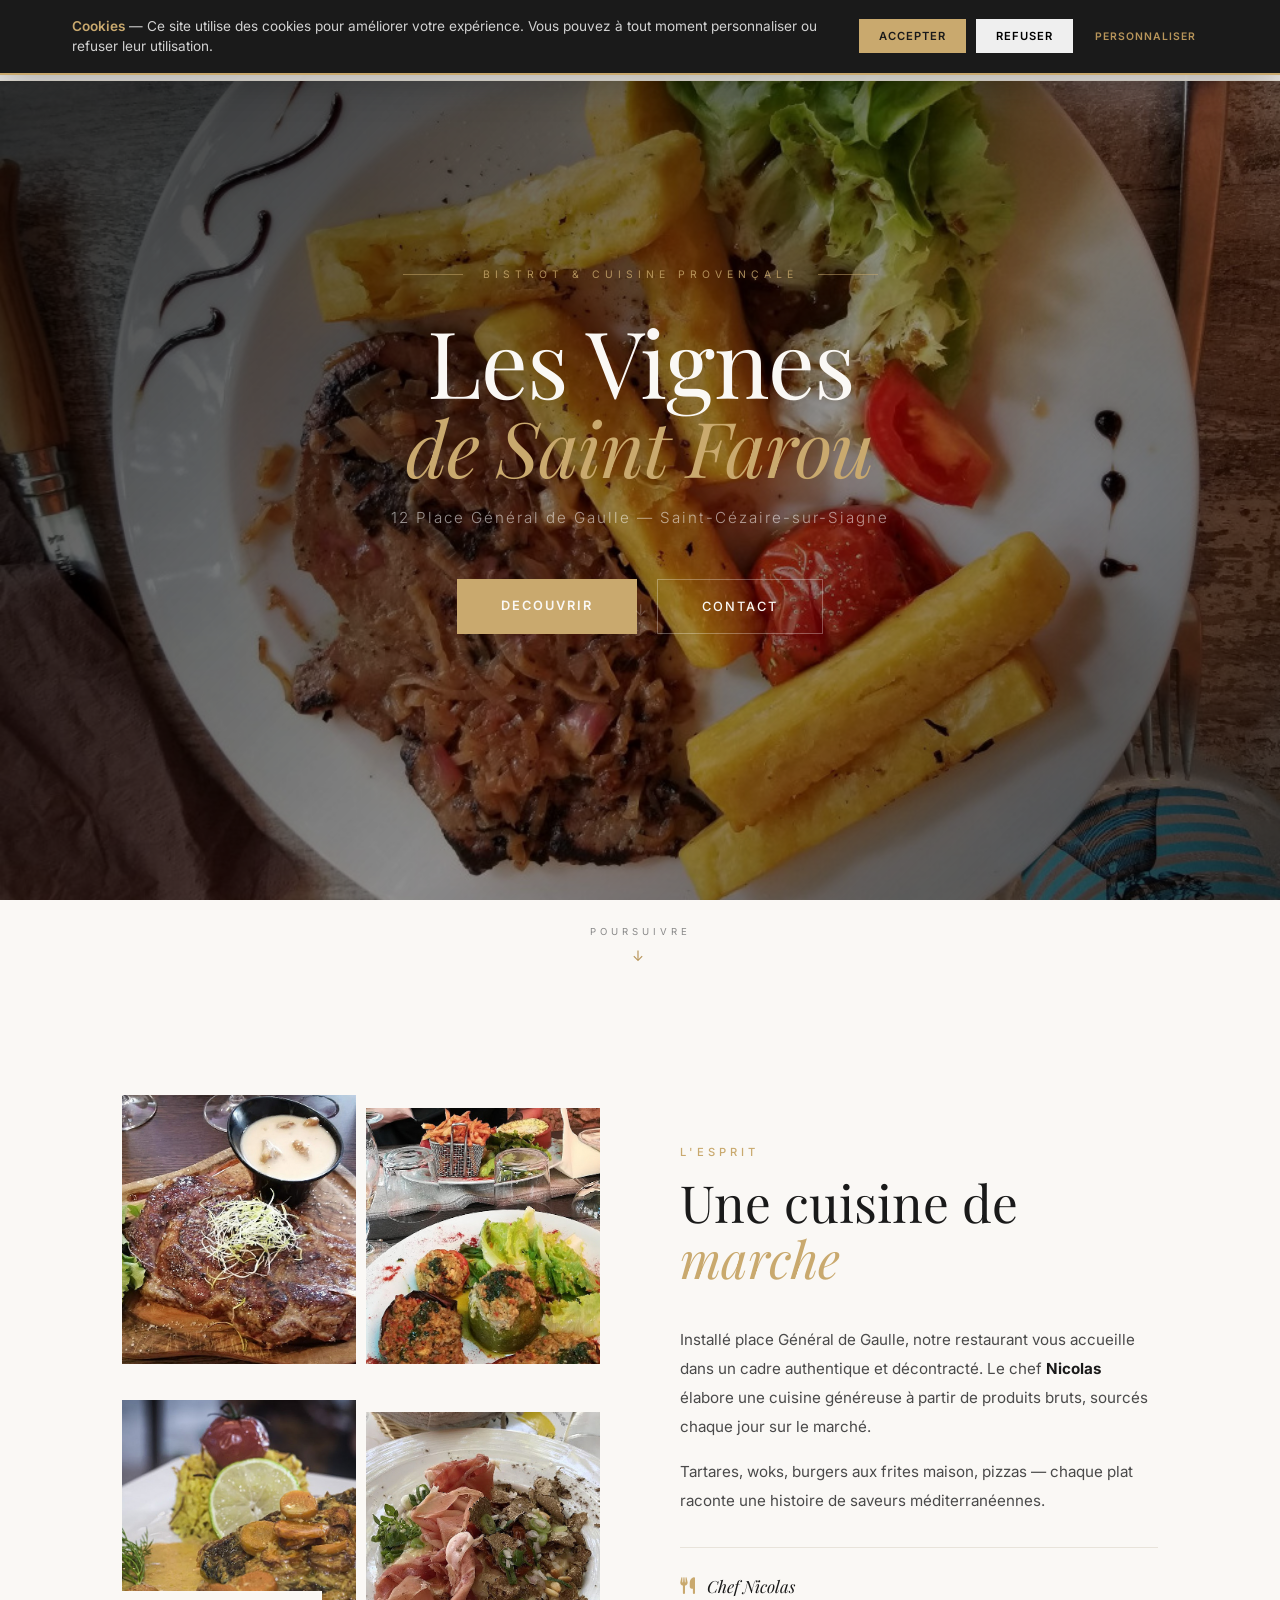
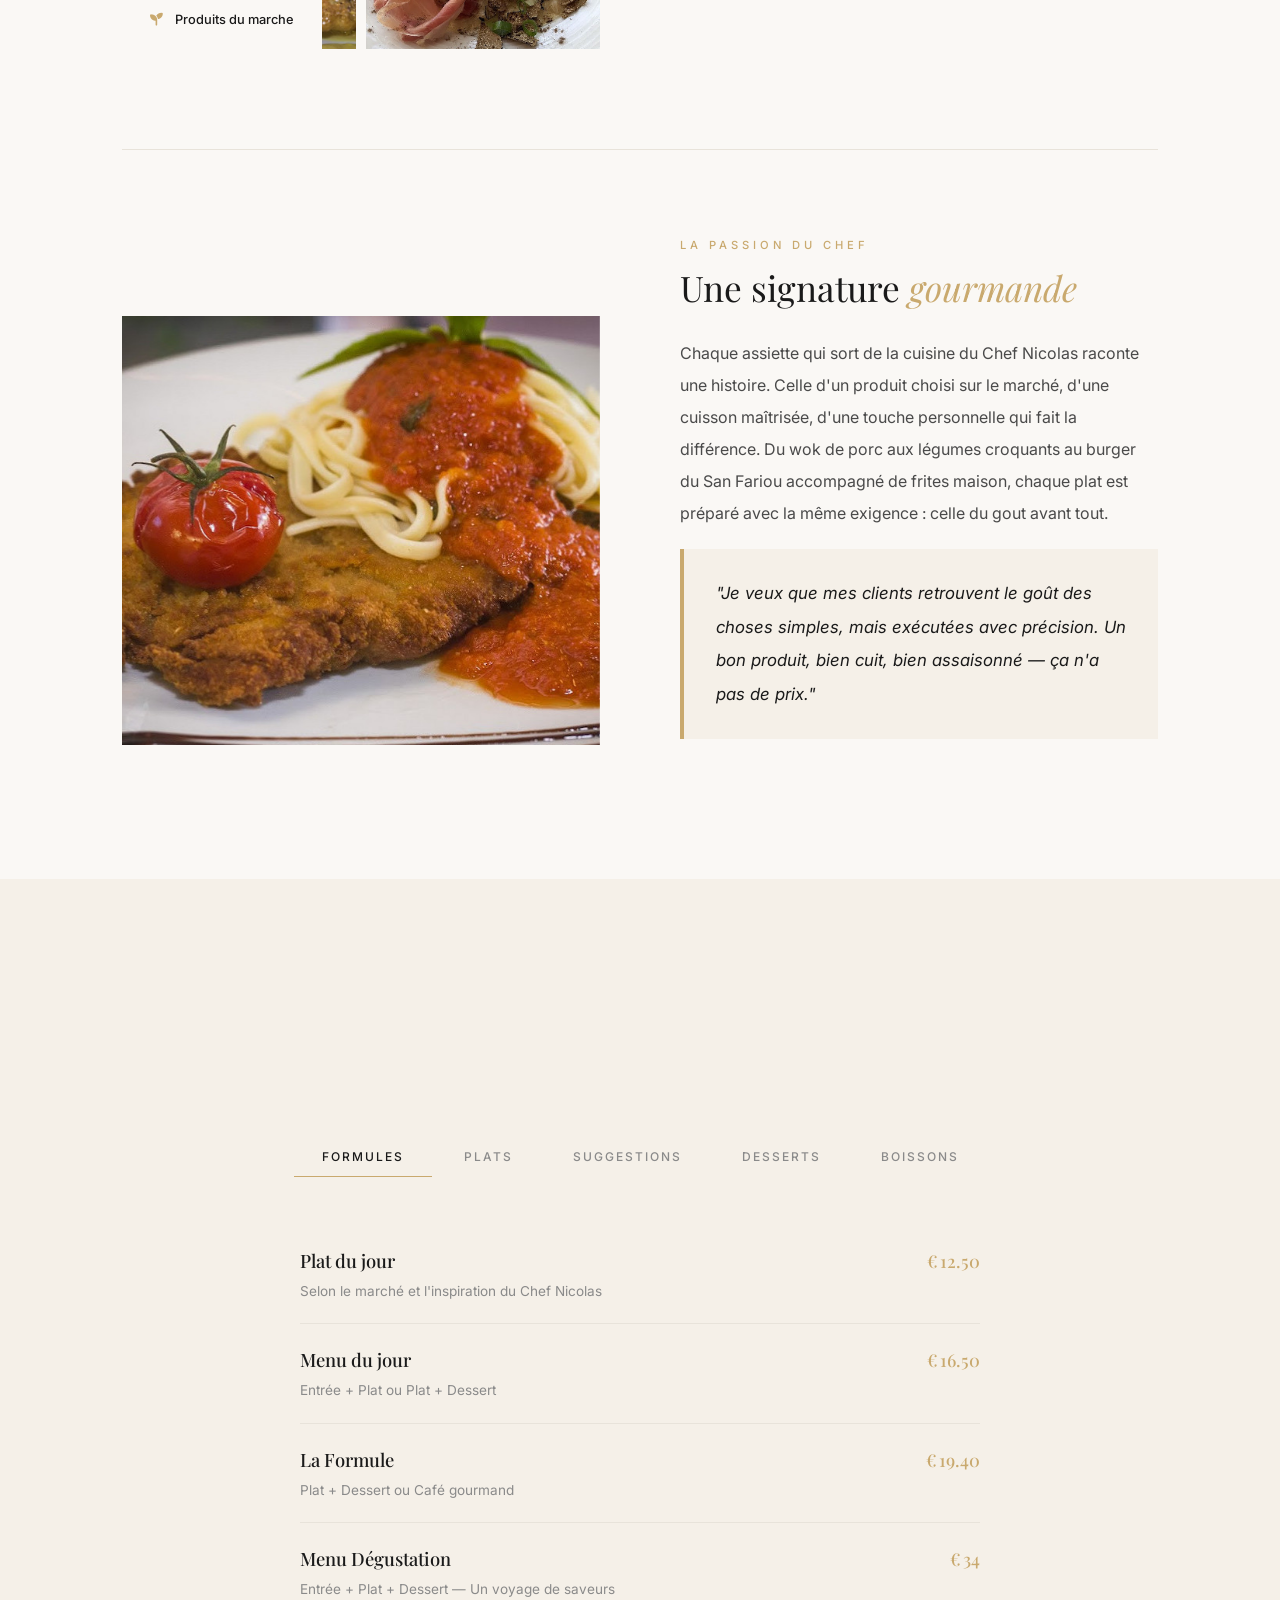
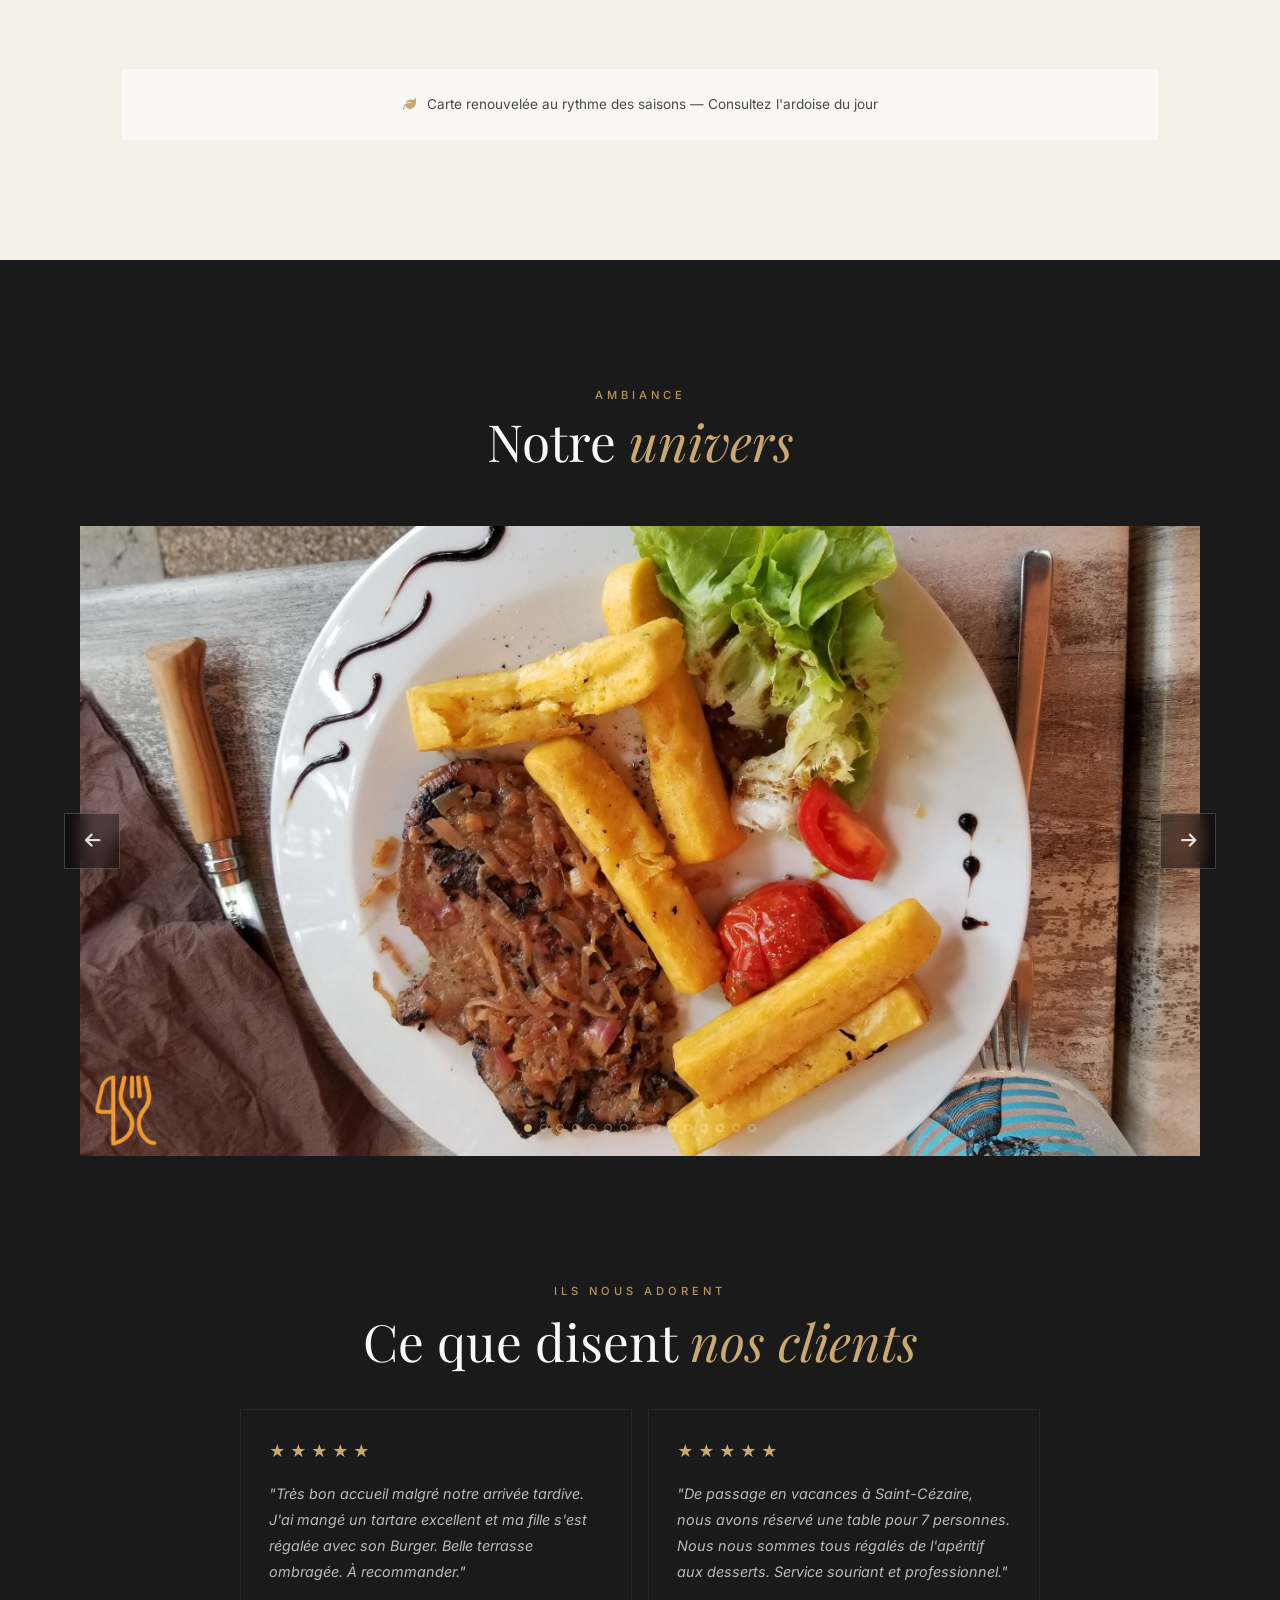
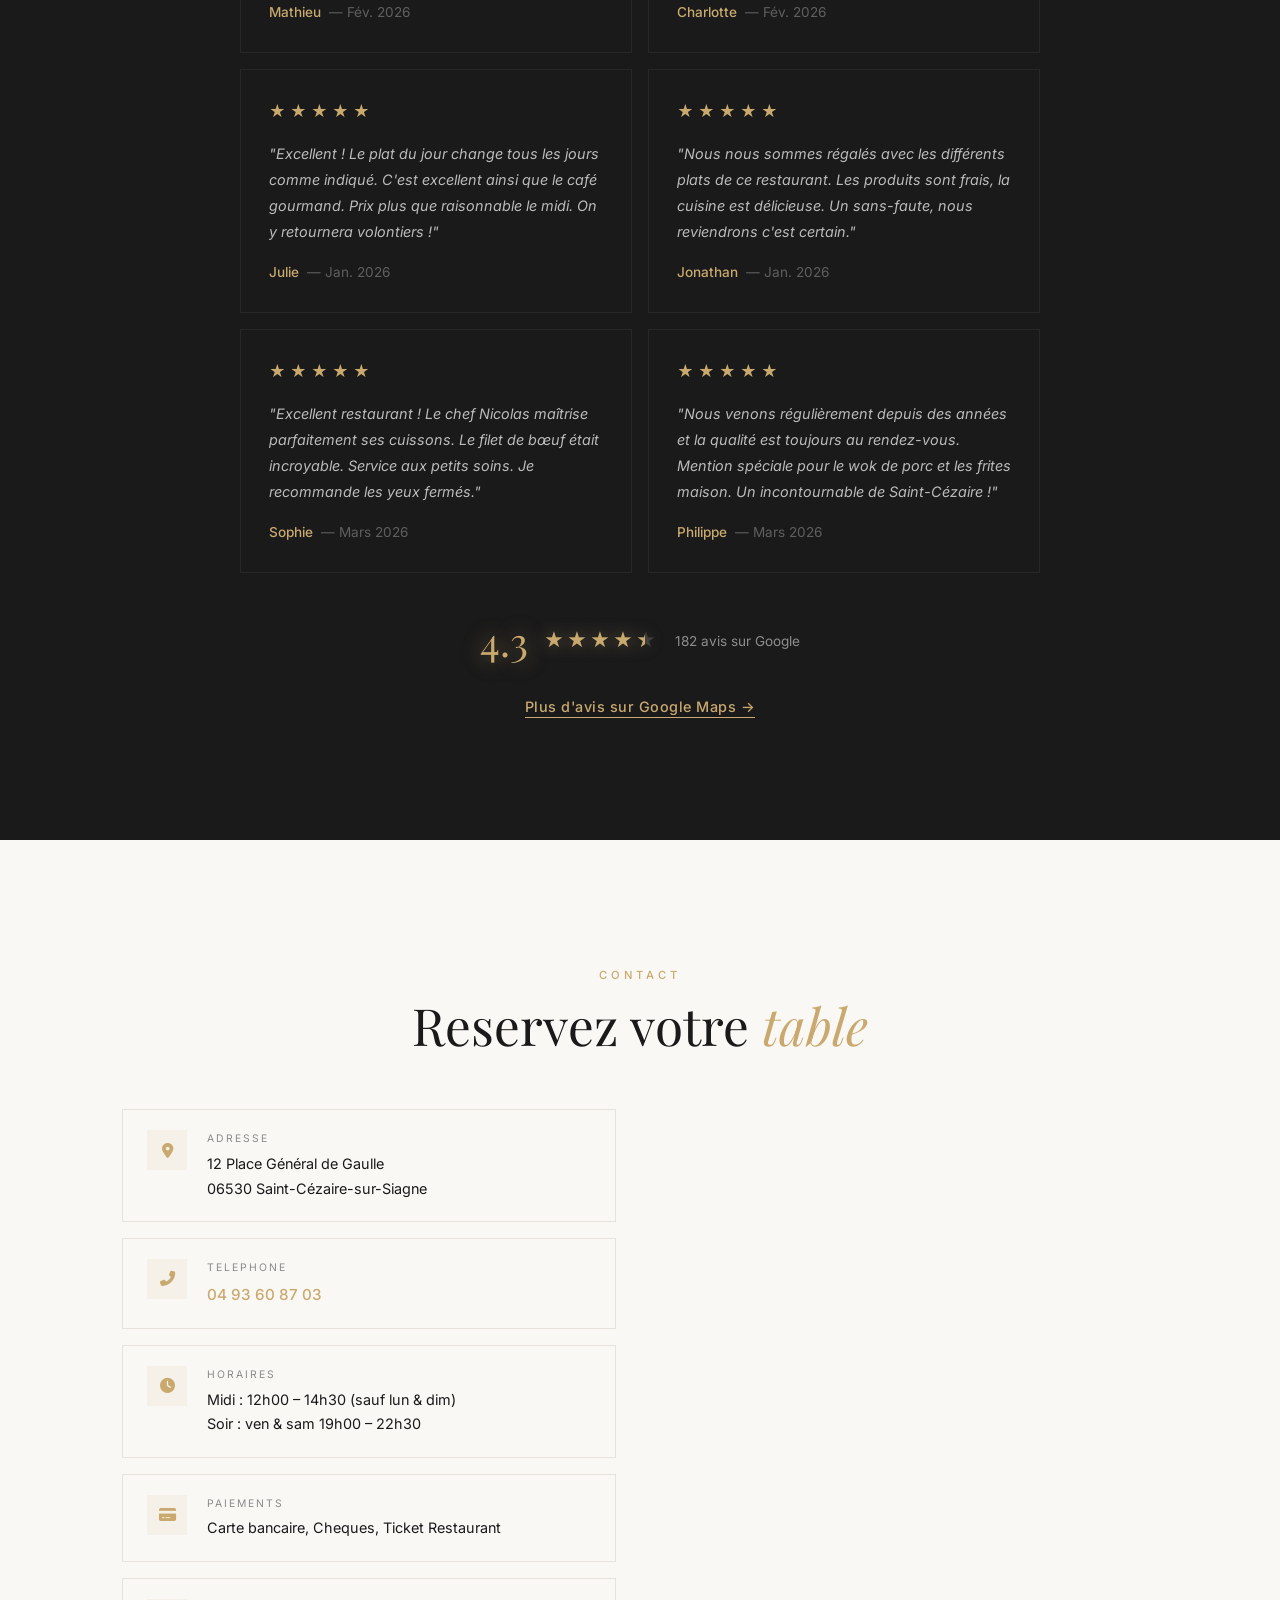
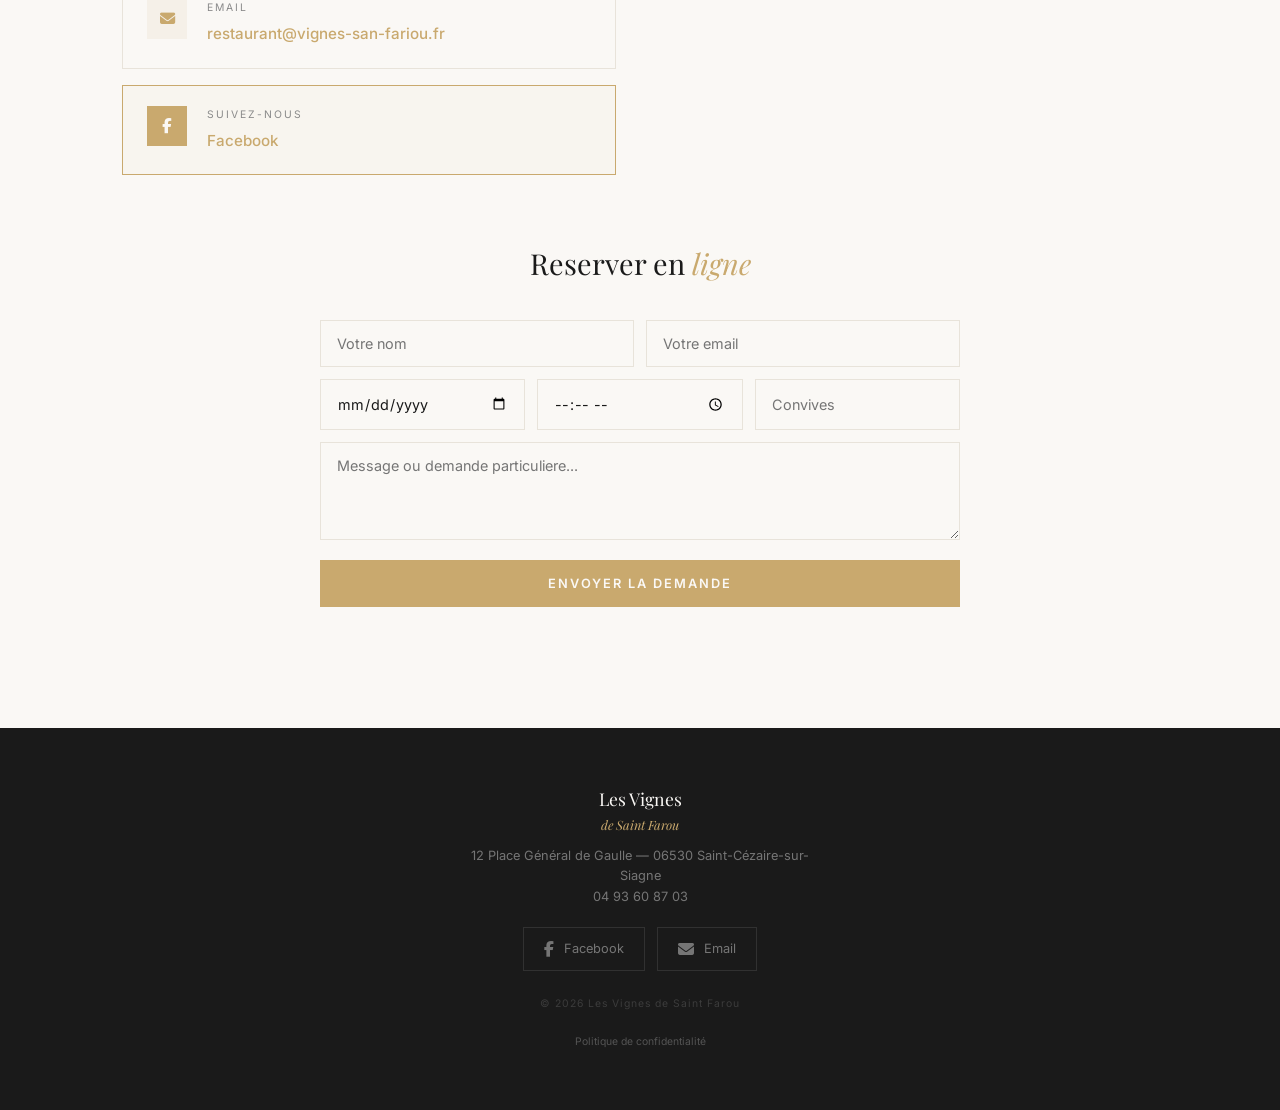
==== index.html @ 9abf5b75 "redirect formspree vers le site" ====
<!DOCTYPE html>
<html lang="fr">
<head>
  <meta charset="UTF-8">
  <meta name="viewport" content="width=device-width, initial-scale=1.0">
  <title>Les Vignes de Saint Farou — Restaurant Bistronomique à Saint-Cézaire-sur-Siagne</title>
  <meta name="description" content="Restaurant bistronomique à Saint-Cézaire-sur-Siagne. Cuisine provençale, produits frais du marché, terrasse ombragée. Menu du jour, plats faits maison, desserts gourmands.">
  <meta name="keywords" content="restaurant Saint-Cézaire, cuisine provençale, bistronomique, Nicolas, terrasse, marché, Alpes-Maritimes">

  <!-- Open Graph -->
  <meta property="og:title" content="Les Vignes de Saint Farou — Restaurant Bistronomique">
  <meta property="og:description" content="Cuisine provençale, produits frais du marché, terrasse ombragée à Saint-Cézaire-sur-Siagne.">
  <meta property="og:type" content="restaurant">
  <meta property="og:url" content="https://mrplrgaming.github.io/les-vignes-de-saint-farou/">
  <meta property="og:image" content="https://mrplrgaming.github.io/les-vignes-de-saint-farou/images/photo10.jpg">
  <meta property="og:locale" content="fr_FR">

  <!-- Twitter Card -->
  <meta name="twitter:card" content="summary_large_image">
  <meta name="twitter:title" content="Les Vignes de Saint Farou — Restaurant Bistronomique">
  <meta name="twitter:description" content="Cuisine provençale, produits frais du marché, terrasse ombragée à Saint-Cézaire-sur-Siagne.">
  <meta name="twitter:image" content="https://mrplrgaming.github.io/les-vignes-de-saint-farou/images/photo10.jpg">

  <link rel="preconnect" href="https://fonts.googleapis.com">
  <link href="https://fonts.googleapis.com/css2?family=Playfair+Display:ital,wght@0,400;0,500;0,600;0,700;1,400;1,500&family=Inter:wght@300;400;500;600&display=swap" rel="stylesheet">
  <link rel="stylesheet" href="https://cdnjs.cloudflare.com/ajax/libs/font-awesome/6.5.0/css/all.min.css">
  <link rel="stylesheet" href="css/style.css">

  <!-- Schema.org Restaurant -->
  <script type="application/ld+json">
  {
    "@context": "https://schema.org",
    "@type": "Restaurant",
    "name": "Les Vignes de Saint Farou",
    "alternateName": "Les Vignes de San Fariou",
    "description": "Restaurant bistronomique proposant une cuisine provençale élaborée à partir de produits frais du marché.",
    "url": "https://mrplrgaming.github.io/les-vignes-de-saint-farou/",
    "telephone": "+33493608703",
    "email": "restaurant@vignes-san-fariou.fr",
    "servesCuisine": "Provençale, Bistronomique",
    "priceRange": "€€",
    "image": "https://mrplrgaming.github.io/les-vignes-de-saint-farou/images/photo10.jpg",
    "address": {
      "@type": "PostalAddress",
      "streetAddress": "12 Place Général de Gaulle",
      "addressLocality": "Saint-Cézaire-sur-Siagne",
      "postalCode": "06530",
      "addressCountry": "FR"
    },
    "geo": {
      "@type": "GeoCoordinates",
      "latitude": 43.64976,
      "longitude": 6.79287
    },
    "openingHours": [
      "Tu-Th 12:00-14:30",
      "Fr-Sa 12:00-14:00, 19:00-22:30"
    ],
    "aggregateRating": {
      "@type": "AggregateRating",
      "ratingValue": "4.4",
      "reviewCount": "182",
      "bestRating": "5"
    }
  }
  </script>
</head>
<body>

  <nav id="navbar">
    <div class="nav-inner">
      <a href="#" class="nav-brand">Les Vignes <span>de Saint Farou</span></a>
      <div class="nav-right">
        <a href="#about" class="nav-link">L'Esprit</a>
        <a href="#menu" class="nav-link">Carte</a>
        <a href="#gallery" class="nav-link">Galerie</a>
        <a href="#reviews" class="nav-link">Avis</a>
        <a href="https://www.facebook.com/VignesSanFariou" target="_blank" class="nav-link nav-social" aria-label="Facebook"><i class="fab fa-facebook-f"></i></a>
        <a href="#contact" class="nav-btn">Reservez</a>
      </div>
      <button class="nav-toggle" id="navToggle" aria-label="Menu">
        <span></span><span></span>
      </button>
    </div>
  </nav>

  <section id="hero">
    <div class="hero-bg"></div>
    <div class="hero-overlay"></div>
    <div class="hero-holder">
      <div class="hero-marquee">
        <div class="hero-line"></div>
        <span>Bistrot & Cuisine Provençale</span>
        <div class="hero-line"></div>
      </div>
      <h1>Les Vignes<br><em>de Saint Farou</em></h1>
      <p class="hero-addr">12 Place Général de Gaulle — Saint-Cézaire-sur-Siagne</p>
      <div class="hero-actions">
        <a href="#menu" class="btn-primary">Decouvrir</a>
        <a href="#contact" class="btn-ghost">Contact</a>
      </div>
      <div class="hero-scroll-down">↓</div>
    </div>
  </section>

  <div class="scroll-hint">Poursuivre <span>↓</span></div>

  <section id="about" class="reveal-left">
    <div class="container">
      <div class="about-grid stagger">
        <div class="about-visual reveal-left">
          <div class="collage">
            <div class="collage-item collage-a"><img src="images/photo25.jpg" alt="" class="parallax-img"></div>
            <div class="collage-item collage-b"><img src="images/photo26.jpg" alt="" class="parallax-img"></div>
            <div class="collage-item collage-c"><img src="images/photo27.jpg" alt="" class="parallax-img"></div>
            <div class="collage-item collage-d"><img src="images/photo28.jpg" alt="" class="parallax-img"></div>
          </div>
          <div class="about-stamp">
            <i class="fas fa-seedling"></i>
            <span>Produits du marche</span>
          </div>
        </div>
        <div class="about-text reveal-right">
          <span class="label">L'Esprit</span>
          <h2>Une cuisine de <em>marche</em></h2>
          <p>
            Installé place Général de Gaulle, notre restaurant vous accueille dans un cadre authentique et décontracté. Le chef <strong>Nicolas</strong> élabore une cuisine généreuse à partir de produits bruts, sourcés chaque jour sur le marché.
          </p>
          <p>
            Tartares, woks, burgers aux frites maison, pizzas — chaque plat raconte une histoire de saveurs méditerranéennes.
          </p>
          <div class="about-sign">
            <i class="fas fa-utensils"></i>
            <span>Chef Nicolas</span>
          </div>
        </div>
      </div>
      <div class="chef-section stagger">
        <div class="chef-image reveal-left">
            <img src="images/photo22.jpg" alt="Plat signé Chef Nicolas" class="parallax-img">
        </div>
        <div class="chef-text reveal-right">
          <span class="label">La Passion du Chef</span>
          <h3>Une signature <em>gourmande</em></h3>
          <p>
            Chaque assiette qui sort de la cuisine du Chef Nicolas raconte une histoire. Celle d'un produit choisi sur le marché, d'une cuisson maîtrisée, d'une touche personnelle qui fait la différence. Du wok de porc aux légumes croquants au burger du San Fariou accompagné de frites maison, chaque plat est préparé avec la même exigence : celle du gout avant tout.
          </p>
          <p>
            "Je veux que mes clients retrouvent le goût des choses simples, mais exécutées avec précision. Un bon produit, bien cuit, bien assaisonné — ça n'a pas de prix."
          </p>
        </div>
      </div>
    </div>
  </section>

  <section id="menu" class="reveal-scale">
    <div class="container">
<div class="menu-head reveal">
      <span class="label">La Carte</span>
      <h2>Saveurs & <em>saisons</em></h2>
      </div>
      <div class="menu-tabs">
        <button class="tab active" data-tab="formules">Formules</button>
        <button class="tab" data-tab="plats">Plats</button>
        <button class="tab" data-tab="suggestions">Suggestions</button>
        <button class="tab" data-tab="desserts">Desserts</button>
        <button class="tab" data-tab="boissons">Boissons</button>
      </div>
      <div class="menu-panel active" id="panel-formules">
        <div class="menu-item">
          <div class="menu-meta">
            <h4>Plat du jour</h4>
            <span class="price">12.50</span>
          </div>
          <p>Selon le marché et l'inspiration du Chef Nicolas</p>
        </div>
        <div class="menu-item">
          <div class="menu-meta">
            <h4>Menu du jour</h4>
            <span class="price">16.50</span>
          </div>
          <p>Entrée + Plat ou Plat + Dessert</p>
        </div>
        <div class="menu-item">
          <div class="menu-meta">
            <h4>La Formule</h4>
            <span class="price">19.40</span>
          </div>
          <p>Plat + Dessert ou Café gourmand</p>
        </div>
        <div class="menu-item">
          <div class="menu-meta">
            <h4>Menu Dégustation</h4>
            <span class="price">34</span>
          </div>
          <p>Entrée + Plat + Dessert — Un voyage de saveurs</p>
        </div>
      </div>
      <div class="menu-panel" id="panel-plats">
        <div class="menu-item">
          <div class="menu-meta">
            <h4>Burger du San Fariou</h4>
            <span class="price">15</span>
          </div>
          <p>Frites maison</p>
        </div>
        <div class="menu-item">
          <div class="menu-meta">
            <h4>Filet de bœuf — Faux-filet</h4>
            <span class="price">24</span>
          </div>
          <p>Accompagnement du moment</p>
        </div>
        <div class="menu-item">
          <div class="menu-meta">
            <h4>Canard au miel et soja</h4>
            <span class="price">20</span>
          </div>
          <p>Purée de carottes maison</p>
        </div>
        <div class="menu-item">
          <div class="menu-meta">
            <h4>Wok de porc</h4>
            <span class="price">19</span>
          </div>
          <p>Légumes croquants, sauce soja</p>
        </div>
        <div class="menu-item">
          <div class="menu-meta">
            <h4>Panisse provençale</h4>
            <span class="price">13</span>
          </div>
          <p>Spécialité niçoise</p>
        </div>
        <div class="menu-item">
          <div class="menu-meta">
            <h4>Farcis végétaliens</h4>
            <span class="price">14</span>
          </div>
          <p>Légumes farcis de saison</p>
        </div>
      </div>
      <div class="menu-panel stagger" id="panel-suggestions">
        <div class="menu-item">
          <div class="menu-meta">
            <h4>Carpaccio de truffes</h4>
            <span class="price">15</span>
          </div>
          <p>Fines tranches, huile d'olive, parmesan</p>
        </div>
        <div class="menu-item">
          <div class="menu-meta">
            <h4>Gratin de légumes</h4>
            <span class="price">14</span>
          </div>
          <p>Légumes de saison gratinés au four</p>
        </div>
        <div class="menu-item">
          <div class="menu-meta">
            <h4>Viande avec sauce</h4>
            <span class="price">18</span>
          </div>
          <p>Suggestion du chef selon arrivage</p>
        </div>
        <div class="menu-item">
          <div class="menu-meta">
            <h4>Fromages affinés</h4>
            <span class="price">11</span>
          </div>
          <p>Sélection du terroir, confit de figues</p>
        </div>
      </div>
      <div class="menu-panel" id="panel-desserts">
        <div class="menu-item">
          <div class="menu-meta">
            <h4>Crème brûlée à la violette</h4>
            <span class="price">9</span>
          </div>
        </div>
        <div class="menu-item">
          <div class="menu-meta">
            <h4>Baba au limoncello</h4>
            <span class="price">10</span>
          </div>
        </div>
        <div class="menu-item">
          <div class="menu-meta">
            <h4>Panna cotta du moment</h4>
            <span class="price">9</span>
          </div>
        </div>
        <div class="menu-item">
          <div class="menu-meta">
            <h4>Café gourmand</h4>
            <span class="price">19</span>
          </div>
          <p>Café + sélection de mini-desserts</p>
        </div>
      </div>
      <div class="menu-panel" id="panel-boissons">
        <div class="menu-item">
          <div class="menu-meta">
            <h4>Vin rouge — Côtes de Provence</h4>
            <span class="price">5 / 24</span>
          </div>
          <p>Verre / Bouteille</p>
        </div>
        <div class="menu-item">
          <div class="menu-meta">
            <h4>Vin rosé — Côtes de Provence</h4>
            <span class="price">5 / 22</span>
          </div>
          <p>Verre / Bouteille</p>
        </div>
        <div class="menu-item">
          <div class="menu-meta">
            <h4>Vin blanc — Bellet AOC</h4>
            <span class="price">7 / 32</span>
          </div>
          <p>Verre / Bouteille</p>
        </div>
        <div class="menu-item">
          <div class="menu-meta">
            <h4>Bières pression & bouteille</h4>
            <span class="price">5–8</span>
          </div>
        </div>
        <div class="menu-item">
          <div class="menu-meta">
            <h4>Spritz & Cocktails</h4>
            <span class="price">8–12</span>
          </div>
        </div>
        <div class="menu-item">
          <div class="menu-meta">
            <h4>Café / Expresso</h4>
            <span class="price">2</span>
          </div>
        </div>
      </div>
      <div class="menu-note">
        <i class="fas fa-leaf"></i>
        <span>Carte renouvelée au rythme des saisons — Consultez l'ardoise du jour</span>
      </div>
    </div>
  </section>

  <section id="gallery" class="reveal-gallery">
    <div class="container">
      <div class="gallery-head">
        <span class="label light">Ambiance</span>
        <h2>Notre <em>univers</em></h2>
      </div>
    </div>
    <div class="gallery-wrap">
      <div class="gallery-track" id="galleryTrack">
        <div class="gallery-slide"><img src="images/photo10.jpg" alt=""></div>
        <div class="gallery-slide"><img src="images/photo11.jpg" alt=""></div>
        <div class="gallery-slide"><img src="images/photo12.jpg" alt=""></div>
        <div class="gallery-slide"><img src="images/photo13.jpg" alt=""></div>
        <div class="gallery-slide"><img src="images/photo14.jpg" alt=""></div>
        <div class="gallery-slide"><img src="images/photo16.jpg" alt=""></div>
        <div class="gallery-slide"><img src="images/photo18.jpg" alt=""></div>
        <div class="gallery-slide"><img src="images/photo19.jpg" alt=""></div>
        <div class="gallery-slide"><img src="images/photo22.jpg" alt=""></div>
        <div class="gallery-slide"><img src="images/photo2.jpg" alt=""></div>
        <div class="gallery-slide"><img src="images/photo5.jpg" alt=""></div>
        <div class="gallery-slide"><img src="images/photo6.jpg" alt=""></div>
        <div class="gallery-slide"><img src="images/photo7.jpg" alt=""></div>
        <div class="gallery-slide"><img src="images/photo29.jpg" alt=""></div>
        <div class="gallery-slide"><img src="images/photo30.jpg" alt=""></div>
      </div>
      <button class="gallery-btn prev" id="galleryPrev"><i class="fas fa-arrow-left"></i></button>
      <button class="gallery-btn next" id="galleryNext"><i class="fas fa-arrow-right"></i></button>
      <div class="gallery-dots" id="galleryDots"></div>
    </div>
  </section>

  <section id="reviews">
    <div class="container">
      <div class="reviews-head">
        <span class="label light">Ils nous adorent</span>
        <h2>Ce que disent <em>nos clients</em></h2>
      </div>
      <div class="reviews-grid stagger">
        <div class="review-card">
          <div class="review-stars">★★★★★</div>
          <p>"Très bon accueil malgré notre arrivée tardive. J'ai mangé un tartare excellent et ma fille s'est régalée avec son Burger. Belle terrasse ombragée. À recommander."</p>
          <div class="review-author">
            <strong>Mathieu</strong>
            <span>— Fév. 2026</span>
          </div>
        </div>
        <div class="review-card">
          <div class="review-stars">★★★★★</div>
          <p>"De passage en vacances à Saint-Cézaire, nous avons réservé une table pour 7 personnes. Nous nous sommes tous régalés de l'apéritif aux desserts. Service souriant et professionnel."</p>
          <div class="review-author">
            <strong>Charlotte</strong>
            <span>— Fév. 2026</span>
          </div>
        </div>
        <div class="review-card">
          <div class="review-stars">★★★★★</div>
          <p>"Excellent ! Le plat du jour change tous les jours comme indiqué. C'est excellent ainsi que le café gourmand. Prix plus que raisonnable le midi. On y retournera volontiers !"</p>
          <div class="review-author">
            <strong>Julie</strong>
            <span>— Jan. 2026</span>
          </div>
        </div>
        <div class="review-card">
          <div class="review-stars">★★★★★</div>
          <p>"Nous nous sommes régalés avec les différents plats de ce restaurant. Les produits sont frais, la cuisine est délicieuse. Un sans-faute, nous reviendrons c'est certain."</p>
          <div class="review-author">
            <strong>Jonathan</strong>
            <span>— Jan. 2026</span>
          </div>
        </div>
        <div class="review-card">
          <div class="review-stars">★★★★★</div>
          <p>"Excellent restaurant ! Le chef Nicolas maîtrise parfaitement ses cuissons. Le filet de bœuf était incroyable. Service aux petits soins. Je recommande les yeux fermés."</p>
          <div class="review-author">
            <strong>Sophie</strong>
            <span>— Mars 2026</span>
          </div>
        </div>
        <div class="review-card">
          <div class="review-stars">★★★★★</div>
          <p>"Nous venons régulièrement depuis des années et la qualité est toujours au rendez-vous. Mention spéciale pour le wok de porc et les frites maison. Un incontournable de Saint-Cézaire !"</p>
          <div class="review-author">
            <strong>Philippe</strong>
            <span>— Mars 2026</span>
          </div>
        </div>
      </div>
      <div class="reviews-avg">
        <span class="big"><span id="ratingNum">0</span></span>
        <div class="stars-wrap">
          <div class="stars-empty">★★★★★</div>
          <div class="stars-fill" id="starsFill" style="width:0%">★★★★★</div>
        </div>
        <span>182 avis sur Google</span>
      </div>
      <div class="reviews-more">
        <a href="https://www.google.com/maps/place/Les+Vignes+de+San+Fariou/@43.6497656,6.7928737,17z/data=!4m8!3m7!1s0x12cc21759bc28ef1:0x9fd8c637d2d4d8bc!8m2!3d43.6497656!4d6.7928737!9m1!1b1!16s%2Fg%2F1tcwbl14?entry=ttu" target="_blank" rel="noopener">Plus d'avis sur Google Maps →</a>
      </div>
    </div>
  </section>

  <section id="contact" class="reveal">
    <div class="container">
      <div class="contact-head">
        <span class="label">Contact</span>
        <h2>Reservez votre <em>table</em></h2>
      </div>
      <div class="contact-grid">
      <div class="contact-cards stagger">
        <div class="contact-item">
            <i class="fas fa-map-marker-alt"></i>
            <div>
              <small>Adresse</small>
              <p>12 Place Général de Gaulle<br>06530 Saint-Cézaire-sur-Siagne</p>
            </div>
          </div>
          <div class="contact-item">
            <i class="fas fa-phone-alt"></i>
            <div>
              <small>Telephone</small>
              <a href="tel:+33493608703">04 93 60 87 03</a>
            </div>
          </div>
          <div class="contact-item">
            <i class="fas fa-clock"></i>
            <div>
              <small>Horaires</small>
              <p>Midi : 12h00 – 14h30 (sauf lun & dim)<br>Soir : ven & sam 19h00 – 22h30</p>
            </div>
          </div>
          <div class="contact-item">
            <i class="fas fa-credit-card"></i>
            <div>
              <small>Paiements</small>
              <p>Carte bancaire, Cheques, Ticket Restaurant</p>
            </div>
          </div>
          <div class="contact-item">
            <i class="fas fa-envelope"></i>
            <div>
              <small>Email</small>
              <a href="mailto:restaurant@vignes-san-fariou.fr">restaurant@vignes-san-fariou.fr</a>
            </div>
          </div>
          <div class="contact-item contact-social">
            <i class="fab fa-facebook-f"></i>
            <div>
              <small>Suivez-nous</small>
              <a href="https://www.facebook.com/VignesSanFariou" target="_blank" rel="noopener">Facebook</a>
            </div>
          </div>
        </div>
        <div class="contact-map reveal reveal-right">
          <iframe src="https://maps.google.com/maps?q=12+Place+G%C3%A9n%C3%A9ral+de+Gaulle,+06530+Saint-C%C3%A9zaire-sur-Siagne&t=m&z=16&output=embed" width="100%" height="100%" style="border:0;" allowfullscreen="" loading="lazy" title="Carte Saint-Cézaire-sur-Siagne"></iframe>
        </div>
      </div>

      <div class="contact-form reveal">
        <h3>Reserver en <em>ligne</em></h3>
        <form action="https://formspree.io/f/xaqgvgzp" method="POST">
          <input type="text" name="_gotcha" style="display:none">
          <input type="hidden" name="_next" value="https://mrplrgaming.github.io/les-vignes-de-saint-farou/">
          <div class="form-row">
            <input type="text" name="nom" placeholder="Votre nom" required>
            <input type="email" name="email" placeholder="Votre email" required>
          </div>
          <div class="form-row">
            <input type="date" name="date" required>
            <input type="time" name="heure" required>
            <input type="number" name="convives" placeholder="Convives" min="1" max="20" required>
          </div>
          <textarea name="message" placeholder="Message ou demande particuliere..." rows="4"></textarea>
          <button type="submit" class="btn-primary">Envoyer la demande</button>
        </form>
      </div>
    </div>
  </section>

  <footer id="footer">
    <div class="container">
      <div class="footer-inner">
        <div class="footer-brand">Les Vignes <span>de Saint Farou</span></div>
        <p>12 Place Général de Gaulle — 06530 Saint-Cézaire-sur-Siagne<br>04 93 60 87 03</p>
        <div class="footer-social">
          <a href="https://www.facebook.com/VignesSanFariou" target="_blank" rel="noopener"><i class="fab fa-facebook-f"></i><span>Facebook</span></a>
          <a href="mailto:restaurant@vignes-san-fariou.fr"><i class="fas fa-envelope"></i><span>Email</span></a>
        </div>
        <div class="footer-copy">© 2026 Les Vignes de Saint Farou</div>
        <div class="footer-legal">
          <a href="confidentialite.html">Politique de confidentialité</a>
        </div>
      </div>
    </div>
  </footer>

  <div id="cookieNotice" class="cookie-notice">
    <div class="cookie-notice-inner">
      <p><strong>Cookies</strong> — Ce site utilise des cookies pour améliorer votre expérience. Vous pouvez à tout moment personnaliser ou refuser leur utilisation.</p>
      <div class="cookie-notice-actions">
        <button id="cookieOk">Accepter</button>
        <button id="cookieNope">Refuser</button>
        <button id="cookieCustomize">Personnaliser</button>
      </div>
    </div>
  </div>

  <div id="cookiePanel" class="cookie-panel">
    <div class="cookie-panel-overlay"></div>
    <div class="cookie-panel-inner">
      <div class="cookie-panel-header">
        <h3>Personnaliser les cookies</h3>
        <button id="cookiePanelClose" class="cookie-panel-x">&times;</button>
      </div>
      <div class="cookie-panel-body">
        <p class="cookie-panel-desc">
          En activant ou désactivant les catégories ci-dessous, vous contrôlez les cookies que nous sommes susceptibles d'utiliser. Votre choix sera conservé pendant 12 mois.
        </p>
        <div class="cookie-group">
          <div class="cookie-group-head">
            <div>
              <strong>Cookie de consentement (obligatoire)</strong>
              <small>Nécessaire au bon fonctionnement du site — enregistre votre préférence de consentement</small>
            </div>
            <label class="toggle disabled">
              <input type="checkbox" checked disabled>
              <span class="slider"></span>
            </label>
          </div>
        </div>
        <div class="cookie-group">
          <div class="cookie-group-head">
            <div>
              <strong>Google Maps</strong>
              <small>Affiche la carte interactive de notre restaurant. Donnée hébergée par Google Ireland Ltd.</small>
            </div>
            <label class="toggle">
              <input type="checkbox" id="mapsCheck" checked>
              <span class="slider"></span>
            </label>
          </div>
        </div>
        <div class="cookie-group">
          <div class="cookie-group-head">
            <div>
              <strong>Facebook</strong>
              <small>Permet le partage sur Facebook et l'affichage de notre page. Donnée hébergée par Meta Platforms Inc.</small>
            </div>
            <label class="toggle">
              <input type="checkbox" id="fbCheck" checked>
              <span class="slider"></span>
            </label>
          </div>
        </div>
        <div class="cookie-group">
          <div class="cookie-group-head">
            <div>
              <strong>Analytics</strong>
              <small>Nous aide à comprendre comment vous utilisez le site pour l'améliorer. Données anonymisées.</small>
            </div>
            <label class="toggle">
              <input type="checkbox" id="analyticsCheck">
              <span class="slider"></span>
            </label>
          </div>
        </div>
        <div class="cookie-group">
          <div class="cookie-group-head">
            <div>
              <strong>Polices & contenus externes (obligatoire)</strong>
              <small>Google Fonts et autres ressources nécessaires à l'affichage du site</small>
            </div>
            <label class="toggle">
              <input type="checkbox" id="fontsCheck" checked disabled>
              <span class="slider"></span>
            </label>
          </div>
        </div>
        <div class="cookie-group">
          <div class="cookie-group-head">
            <div>
              <strong>Réservation en ligne</strong>
              <small>Session nécessaire pour le formulaire de réservation de table</small>
            </div>
            <label class="toggle">
              <input type="checkbox" id="bookingCheck" checked disabled>
              <span class="slider"></span>
            </label>
          </div>
        </div>
        <div class="cookie-group">
          <div class="cookie-group-head">
            <div>
              <strong>Préférences d'affichage</strong>
              <small>Mémorise vos préférences de langue et d'affichage</small>
            </div>
            <label class="toggle">
              <input type="checkbox" id="prefsCheck" checked>
              <span class="slider"></span>
            </label>
          </div>
        </div>
        <div class="cookie-group">
          <div class="cookie-group-head">
            <div>
              <strong>Sécurité & anti-spam</strong>
              <small>Protège le site contre les accès frauduleux et les robots</small>
            </div>
            <label class="toggle">
              <input type="checkbox" id="securityCheck" checked disabled>
              <span class="slider"></span>
            </label>
          </div>
        </div>
      </div>
      <div class="cookie-panel-footer">
        <button id="panelAll" class="cookie-btn cookie-btn-primary">Tout accepter</button>
        <button id="panelSave" class="cookie-btn cookie-btn-secondary">Confirmer</button>
        <button id="panelNone" class="cookie-btn cookie-btn-ghost">Tout refuser</button>
      </div>
    </div>
  </div>

  <script src="js/script.js"></script>
</body>
</html>
---- css/style.css ----
*,
*::before,
*::after {
  margin: 0;
  padding: 0;
  box-sizing: border-box;
}

:root {
  --gold: #c9a96e;
  --gold-dim: #b8955a;
  --cream: #f5f0e8;
  --ivory: #faf8f5;
  --charcoal: #1a1a1a;
  --dark: #2a2a2a;
  --text: #4a4a4a;
  --text-light: #8a8a8a;
  --border: #e8e3da;
  --font-serif: 'Playfair Display', Georgia, serif;
  --font-sans: 'Inter', -apple-system, sans-serif;
  --transition: 0.6s cubic-bezier(0.22, 1, 0.36, 1);
  --perspective: 1000px;
}

html { scroll-behavior: smooth; perspective: var(--perspective); }

body {
  font-family: var(--font-sans);
  color: var(--text);
  background: var(--ivory);
  line-height: 1.7;
  -webkit-font-smoothing: antialiased;
  transform-style: preserve-3d;
}

/* Scroll reveal base */
.reveal {
  opacity: 0;
  transform: translateY(50px) rotateX(10deg);
  transition: opacity 0.8s cubic-bezier(0.22, 1, 0.36, 1),
              transform 0.8s cubic-bezier(0.22, 1, 0.36, 1);
  will-change: opacity, transform;
}

.reveal.visible {
  opacity: 1;
  transform: translateY(0) rotateX(0);
}

.reveal-left {
  opacity: 0;
  transform: translateX(-60px) rotateY(15deg);
  transition: opacity 0.8s cubic-bezier(0.22, 1, 0.36, 1),
              transform 0.8s cubic-bezier(0.22, 1, 0.36, 1);
}

.reveal-left.visible {
  opacity: 1;
  transform: translateX(0) rotateY(0);
}

.reveal-right {
  opacity: 0;
  transform: translateX(60px) rotateY(-15deg);
  transition: opacity 0.8s cubic-bezier(0.22, 1, 0.36, 1),
              transform 0.8s cubic-bezier(0.22, 1, 0.36, 1);
}

.reveal-right.visible {
  opacity: 1;
  transform: translateX(0) rotateY(0);
}

.reveal-scale {
  opacity: 0;
  transform: scale(0.9) rotateX(10deg);
  transition: opacity 0.8s cubic-bezier(0.22, 1, 0.36, 1),
              transform 0.8s cubic-bezier(0.22, 1, 0.36, 1);
}

.reveal-scale.visible {
  opacity: 1;
  transform: scale(1) rotateX(0);
}

.stagger > * {
  opacity: 0;
  transform: translateY(40px) rotateX(10deg);
  transition: opacity 0.6s cubic-bezier(0.22, 1, 0.36, 1),
              transform 0.6s cubic-bezier(0.22, 1, 0.36, 1);
}

.stagger.visible > * {
  opacity: 1;
  transform: translateY(0) rotateX(0);
}

.stagger.visible > *:nth-child(1) { transition-delay: 0.1s; }
.stagger.visible > *:nth-child(2) { transition-delay: 0.2s; }
.stagger.visible > *:nth-child(3) { transition-delay: 0.3s; }
.stagger.visible > *:nth-child(4) { transition-delay: 0.4s; }
.stagger.visible > *:nth-child(5) { transition-delay: 0.5s; }
.stagger.visible > *:nth-child(6) { transition-delay: 0.6s; }
.stagger.visible > *:nth-child(7) { transition-delay: 0.7s; }

.parallax-img {
  will-change: transform;
  transition: transform 0.1s linear;
}

.reveal-gallery {
  opacity: 0;
  transform: translateY(40px);
  transition: opacity 0.8s ease,
              transform 0.8s ease;
}

.reveal-gallery.visible {
  opacity: 1;
  transform: translateY(0);
}

.reveal-reviews {
  opacity: 0;
  transform: translateY(40px);
  transition: opacity 0.8s ease,
              transform 0.8s ease;
}

.reveal-reviews.visible {
  opacity: 1;
  transform: translateY(0);
}

.container { max-width: 1100px; margin: 0 auto; padding: 0 32px; }

img { max-width: 100%; height: auto; }

.label {
  display: inline-block;
  font-size: 0.7rem;
  font-weight: 500;
  letter-spacing: 4px;
  text-transform: uppercase;
  color: var(--gold);
  margin-bottom: 12px;
}

.label.light { color: var(--gold-dim); }

h2 {
  font-family: var(--font-serif);
  font-size: 3.2rem;
  font-weight: 400;
  color: var(--charcoal);
  line-height: 1.1;
  margin-bottom: 40px;
}

h2 em {
  font-style: italic;
  color: var(--gold);
}

/* Nav */
nav {
  position: fixed;
  top: 0;
  left: 0;
  right: 0;
  z-index: 1000;
  padding: 20px 0;
  transition: padding 0.4s cubic-bezier(0.22, 1, 0.36, 1),
              box-shadow 0.4s cubic-bezier(0.22, 1, 0.36, 1),
              border-color 0.4s cubic-bezier(0.22, 1, 0.36, 1);
  background: rgba(250, 248, 245, 0.92);
  backdrop-filter: blur(20px);
  border-bottom: 1px solid var(--border);
}

nav.scrolled {
  padding: 12px 0;
  box-shadow: 0 2px 30px rgba(0,0,0,0.06);
}

.nav-inner {
  max-width: 1200px;
  margin: 0 auto;
  padding: 0 32px;
  display: flex;
  align-items: center;
  justify-content: space-between;
}

.nav-brand {
  font-family: var(--font-serif);
  font-size: 1.1rem;
  color: var(--charcoal);
  text-decoration: none;
  line-height: 1.2;
}

.nav-brand span {
  display: block;
  font-size: 0.75rem;
  font-weight: 400;
  font-style: italic;
  letter-spacing: 0;
  color: var(--gold);
}

.nav-right {
  display: flex;
  align-items: center;
  gap: 28px;
}

.nav-link {
  text-decoration: none;
  color: var(--text);
  font-size: 0.8rem;
  font-weight: 500;
  letter-spacing: 1px;
  text-transform: uppercase;
  transition: var(--transition);
  position: relative;
}

.nav-link::after {
  content: '';
  position: absolute;
  bottom: -4px;
  left: 0;
  width: 0;
  height: 1px;
  background: var(--gold);
  transition: var(--transition);
}

.nav-link:hover::after { width: 100%; }
.nav-link:hover { color: var(--gold); }

.nav-social { font-size: 0.9rem !important; }
.nav-social::after { display: none !important; }
.nav-social:hover { color: var(--gold) !important; transform: scale(1.15); }

.nav-btn {
  text-decoration: none;
  font-size: 0.75rem;
  font-weight: 600;
  letter-spacing: 2px;
  text-transform: uppercase;
  color: var(--ivory);
  background: var(--gold);
  padding: 10px 24px;
  border-radius: 0;
  transition: var(--transition);
}

.nav-btn:hover {
  background: var(--charcoal);
  color: var(--ivory);
}

.nav-toggle {
  display: none;
  flex-direction: column;
  gap: 6px;
  background: none;
  border: none;
  cursor: pointer;
  padding: 4px;
  z-index: 1001;
}

.nav-toggle span {
  display: block;
  width: 26px;
  height: 1.5px;
  background: var(--charcoal);
  transition: var(--transition);
}

/* Hero */
#hero {
  position: relative;
  height: 100vh;
  min-height: 680px;
  display: flex;
  align-items: center;
  justify-content: center;
  overflow: hidden;
}

.hero-bg {
  position: absolute;
  inset: 0;
  background: url('../images/photo10.jpg') center/cover no-repeat;
  will-change: transform;
  transform: translateZ(0) scale(1);
  transform-origin: center center;
}

.hero-bg.dezoom {
  animation: heroDezoom 5s cubic-bezier(0.22, 1, 0.36, 1) forwards;
}

@keyframes heroDezoom {
  from { transform: translateZ(0) scale(1.35); }
  to { transform: translateZ(0) scale(1); }
}

.hero-overlay {
  position: absolute;
  inset: 0;
  background: linear-gradient(135deg, rgba(0,0,0,0.82) 0%, rgba(0,0,0,0.35) 60%, rgba(0,0,0,0.7) 100%);
  z-index: 1;
}

.hero-holder {
  position: relative;
  z-index: 2;
  text-align: center;
  max-width: 780px;
  padding: 0 24px;
}

.hero-marquee {
  display: flex;
  align-items: center;
  gap: 20px;
  justify-content: center;
  margin-bottom: 32px;
}

.hero-line {
  width: 60px;
  height: 1px;
  background: var(--gold);
  opacity: 0.5;
}

.hero-marquee span {
  font-size: 0.65rem;
  letter-spacing: 5px;
  text-transform: uppercase;
  color: var(--gold);
  opacity: 0.8;
}

.hero-holder h1 {
  font-family: var(--font-serif);
  font-size: 5.8rem;
  font-weight: 400;
  line-height: 1;
  color: var(--ivory);
  margin-bottom: 20px;
  letter-spacing: -1px;
}

.hero-holder h1 em {
  font-style: italic;
  color: var(--gold);
  display: block;
  font-size: 4.8rem;
}

.hero-addr {
  font-size: 0.95rem;
  color: rgba(255,255,255,0.55);
  font-weight: 300;
  letter-spacing: 2px;
  margin-bottom: 48px;
}

.hero-actions {
  display: flex;
  gap: 20px;
  justify-content: center;
}

.btn-primary {
  display: inline-block;
  padding: 16px 44px;
  background: var(--gold);
  color: var(--ivory);
  text-decoration: none;
  font-size: 0.8rem;
  font-weight: 600;
  letter-spacing: 2px;
  text-transform: uppercase;
  transition: var(--transition);
}

.btn-primary:hover {
  background: var(--ivory);
  color: var(--charcoal);
}

.btn-ghost {
  display: inline-block;
  padding: 16px 44px;
  background: transparent;
  color: var(--ivory);
  text-decoration: none;
  font-size: 0.8rem;
  font-weight: 500;
  letter-spacing: 2px;
  text-transform: uppercase;
  border: 1px solid rgba(255,255,255,0.3);
  transition: var(--transition);
}

.btn-ghost:hover {
  border-color: var(--gold);
  color: var(--gold);
}

.hero-scroll-down {
  position: absolute;
  bottom: 16px;
  left: 50%;
  transform: translateX(-50%);
  font-size: 1rem;
  color: rgba(255,255,255,0.2);
  animation: arrowBounce 2s ease-in-out infinite;
  line-height: 1;
}

@keyframes arrowBounce {
  0%, 100% { transform: translateX(-50%) translateY(0); opacity: 0.2; }
  50% { transform: translateX(-50%) translateY(4px); opacity: 0.5; }
}

.scroll-hint {
  text-align: center;
  padding: 24px 0 0;
  font-size: 0.6rem;
  letter-spacing: 4px;
  text-transform: uppercase;
  color: var(--text-light);
  display: flex;
  flex-direction: column;
  align-items: center;
  gap: 4px;
}

.scroll-hint span {
  font-size: 0.9rem;
  color: var(--gold-dim);
  animation: hintArrow 1.8s ease-in-out infinite;
}

@keyframes hintArrow {
  0%, 100% { transform: translateY(0); opacity: 0.4; }
  50% { transform: translateY(4px); opacity: 0.8; }
}

/* About */
#about { padding: 120px 0; }

.about-grid {
  display: grid;
  grid-template-columns: 1fr 1fr;
  gap: 80px;
  align-items: center;
}

.about-visual { position: relative; }

.collage {
  display: grid;
  grid-template-columns: 1fr 1fr;
  grid-template-rows: 1fr 1fr;
  gap: 10px;
  height: 560px;
}

.collage-item {
  overflow: hidden;
}

.collage-item img {
  width: 100%;
  height: 100%;
  object-fit: cover;
  display: block;
  transition: var(--transition);
}

.collage-item:hover img { transform: scale(1.06); }

.about-stamp {
  position: absolute;
  bottom: 0;
  left: 0;
  background: var(--ivory);
  padding: 18px 28px;
  display: flex;
  align-items: center;
  gap: 12px;
  font-size: 0.8rem;
  font-weight: 500;
  color: var(--charcoal);
}

.about-stamp i { color: var(--gold); }

.about-text p {
  font-size: 0.95rem;
  line-height: 1.9;
  color: var(--text);
  margin-bottom: 16px;
}

.about-text p strong { color: var(--charcoal); }

.about-sign {
  display: flex;
  align-items: center;
  gap: 12px;
  margin-top: 32px;
  padding-top: 24px;
  border-top: 1px solid var(--border);
  font-family: var(--font-serif);
  font-style: italic;
  font-size: 1.05rem;
  color: var(--charcoal);
}

.about-sign i { color: var(--gold); }

.chef-section {
  display: grid;
  grid-template-columns: 1fr 1fr;
  gap: 80px;
  align-items: center;
  margin-top: 100px;
  padding-top: 80px;
  border-top: 1px solid var(--border);
}

.chef-image {
  overflow: hidden;
}

.chef-image img {
  width: 100%;
  height: 500px;
  object-fit: cover;
  display: block;
  transition: var(--transition);
}

.chef-image:hover img { transform: scale(1.04); }

.chef-text h3 {
  font-family: var(--font-serif);
  font-size: 2.2rem;
  font-weight: 400;
  color: var(--charcoal);
  margin-bottom: 28px;
  line-height: 1.2;
}

.chef-text h3 em {
  font-style: italic;
  color: var(--gold);
}

.chef-text p {
  font-size: 1rem;
  line-height: 2;
  color: var(--text);
  margin-bottom: 20px;
}

.chef-text p:last-child {
  font-style: italic;
  padding: 28px 32px;
  background: var(--cream);
  color: var(--charcoal);
  border-left: 4px solid var(--gold);
  font-size: 1.05rem;
}

/* Menu */
#menu {
  padding: 120px 0;
  background: var(--cream);
}

.menu-head { text-align: center; }
.menu-head .label { margin-bottom: 8px; }
.menu-head h2 { margin-bottom: 48px; }

.menu-tabs {
  display: flex;
  justify-content: center;
  gap: 4px;
  margin-bottom: 48px;
  flex-wrap: wrap;
}

.tab {
  padding: 12px 28px;
  background: transparent;
  border: none;
  font-family: var(--font-sans);
  font-size: 0.75rem;
  font-weight: 500;
  letter-spacing: 2px;
  text-transform: uppercase;
  color: var(--text-light);
  cursor: pointer;
  transition: var(--transition);
  border-bottom: 1px solid transparent;
}

.tab:hover { color: var(--charcoal); }

.tab.active {
  color: var(--charcoal);
  border-bottom-color: var(--gold);
}

.menu-panel {
  display: none;
  max-width: 680px;
  margin: 0 auto;
}

.menu-panel.active { display: block; }

.menu-item {
  padding: 20px 0;
  border-bottom: 1px solid var(--border);
  transition: var(--transition);
  opacity: 0;
  transform: translateY(20px);
}

.menu-panel.active .menu-item {
  animation: menuItemIn 0.5s cubic-bezier(0.22, 1, 0.36, 1) forwards;
}

@keyframes menuItemIn {
  from { opacity: 0; transform: translateY(20px); }
  to { opacity: 1; transform: translateY(0); }
}

.menu-item:last-child { border-bottom: none; }

.menu-item:hover {
  padding-left: 12px;
  padding-right: 12px;
  background: rgba(201, 169, 110, 0.04);
  border-radius: 8px;
}

.menu-meta {
  display: flex;
  justify-content: space-between;
  align-items: baseline;
  margin-bottom: 4px;
}

.menu-meta h4 {
  font-family: var(--font-serif);
  font-size: 1.15rem;
  font-weight: 500;
  color: var(--charcoal);
  transition: var(--transition);
}

.menu-item:hover .menu-meta h4 {
  color: var(--gold);
}

.price {
  font-family: var(--font-serif);
  font-size: 1.1rem;
  color: var(--gold);
  font-weight: 500;
  white-space: nowrap;
  transition: var(--transition);
}

.menu-item:hover .price {
  transform: scale(1.05);
}

.price::before { content: '€'; margin-right: 2px; }

.menu-item p {
  font-size: 0.85rem;
  color: var(--text-light);
}

.menu-note {
  text-align: center;
  margin-top: 48px;
  padding: 24px;
  background: var(--ivory);
  display: flex;
  align-items: center;
  justify-content: center;
  gap: 10px;
  font-size: 0.85rem;
  color: var(--text);
}

.menu-note i { color: var(--gold); }

/* Gallery */
#gallery {
  padding: 120px 0 0;
  background: var(--charcoal);
}

.gallery-head { text-align: center; }
.gallery-head .label { margin-bottom: 8px; }
.gallery-head h2 { color: var(--ivory); margin-bottom: 56px; }

.gallery-wrap {
  position: relative;
  max-width: 1200px;
  margin: 0 auto;
  overflow: hidden;
}

.gallery-track { display: flex; transition: transform 0.7s cubic-bezier(0.22, 1, 0.36, 1); }

.gallery-slide {
  min-width: 100%;
  display: flex;
  align-items: center;
  justify-content: center;
  transform-style: preserve-3d;
  transition: transform 0.7s cubic-bezier(0.22, 1, 0.36, 1);
}

.gallery-slide img {
  width: 100%;
  height: auto;
  max-height: 70vh;
  object-fit: contain;
  display: block;
  transition: var(--transition);
}

.gallery-slide:hover img {
  transform: scale(1.02) rotateY(2deg);
}

.gallery-btn {
  position: absolute;
  top: 50%;
  transform: translateY(-50%) translateZ(0);
  width: 56px;
  height: 56px;
  border: 1px solid rgba(255,255,255,0.2);
  background: rgba(0,0,0,0.4);
  backdrop-filter: blur(8px);
  color: rgba(255,255,255,0.85);
  font-size: 1.1rem;
  cursor: pointer;
  transition: var(--transition);
  z-index: 2;
  display: flex;
  align-items: center;
  justify-content: center;
}

.gallery-btn:hover {
  background: var(--gold);
  border-color: var(--gold);
  color: var(--charcoal);
}

.gallery-btn.prev { left: 24px; }
.gallery-btn.next { right: 24px; }

.gallery-dots {
  position: absolute;
  bottom: 24px;
  left: 50%;
  transform: translateX(-50%);
  display: flex;
  gap: 8px;
  z-index: 2;
}

.gallery-dots button {
  width: 8px;
  height: 8px;
  border-radius: 50%;
  border: 1.5px solid rgba(255,255,255,0.4);
  background: transparent;
  cursor: pointer;
  transition: var(--transition);
  padding: 0;
}

.gallery-dots button.active {
  background: var(--gold);
  border-color: var(--gold);
}

/* Reviews */
#reviews {
  padding: 120px 0;
  background: var(--charcoal);
}

.reviews-head { text-align: center; }
.reviews-head h2 { color: var(--ivory); }

.reviews-grid {
  display: grid;
  grid-template-columns: repeat(2, 1fr);
  gap: 16px;
  max-width: 800px;
  margin: 0 auto 48px;
}

.review-card {
  padding: 28px;
  border: 1px solid rgba(255,255,255,0.06);
  transition: var(--transition);
  transform-style: preserve-3d;
  perspective: 1000px;
}

.review-card:hover {
  background: rgba(255,255,255,0.03);
  border-color: rgba(201, 169, 110, 0.3);
  transform: translateY(-8px) rotateX(3deg);
  box-shadow: 0 20px 40px rgba(0,0,0,0.3);
}

.review-stars {
  color: var(--gold);
  font-size: 1rem;
  letter-spacing: 4px;
  margin-bottom: 16px;
  transition: var(--transition);
}

.review-card:hover .review-stars {
  letter-spacing: 6px;
}

.review-card p {
  font-size: 0.9rem;
  line-height: 1.8;
  color: rgba(255,255,255,0.7);
  font-style: italic;
}

.review-author {
  display: flex;
  gap: 8px;
  margin-top: 16px;
  font-size: 0.85rem;
}

.review-author strong {
  color: var(--gold);
  font-weight: 500;
}

.review-author span { color: rgba(255,255,255,0.3); }

.reviews-avg {
  text-align: center;
  display: flex;
  align-items: center;
  justify-content: center;
  gap: 16px;
  color: rgba(255,255,255,0.5);
  font-size: 0.85rem;
}

.reviews-avg .big {
  font-family: var(--font-serif);
  font-size: 2.5rem;
  color: var(--gold);
  line-height: 1;
  text-shadow: 0 0 20px rgba(201, 169, 110, 0.6), 0 0 60px rgba(201, 169, 110, 0.2);
  animation: glowPulse 2.5s ease-in-out infinite;
}

.stars-wrap {
  position: relative;
  display: inline-block;
  font-size: 1.2rem;
  letter-spacing: 3px;
  line-height: 1;
}

.stars-empty {
  color: rgba(255,255,255,0.15);
}

.stars-fill {
  position: absolute;
  top: 0;
  left: 0;
  overflow: hidden;
  white-space: nowrap;
  color: var(--gold);
  filter: drop-shadow(0 0 8px rgba(201, 169, 110, 0.5));
  animation: shine 2s ease-in-out infinite;
}

@keyframes glowPulse {
  0%, 100% { text-shadow: 0 0 20px rgba(201, 169, 110, 0.6), 0 0 60px rgba(201, 169, 110, 0.2); }
  50% { text-shadow: 0 0 30px rgba(201, 169, 110, 0.9), 0 0 80px rgba(201, 169, 110, 0.4); }
}

@keyframes shine {
  0%, 100% { opacity: 0.9; }
  50% { opacity: 1; filter: drop-shadow(0 0 14px rgba(201, 169, 110, 0.8)); }
}

.reviews-more {
  text-align: center;
  margin-top: 32px;
}

.reviews-more a {
  color: var(--gold);
  font-size: 0.9rem;
  font-weight: 500;
  letter-spacing: 0.5px;
  text-decoration: none;
  border-bottom: 1.5px solid var(--gold);
  padding-bottom: 2px;
  transition: var(--transition);
}

.reviews-more a:hover {
  color: var(--ivory);
  border-bottom-color: var(--ivory);
}

/* Contact */
#contact { padding: 120px 0; }

.contact-head { text-align: center; }
.contact-head h2 { margin-bottom: 56px; }

.contact-grid {
  display: grid;
  grid-template-columns: 1fr 1fr;
  gap: 48px;
  align-items: stretch;
}

.contact-cards {
  display: flex;
  flex-direction: column;
  gap: 16px;
}

.contact-item {
  display: flex;
  gap: 20px;
  align-items: flex-start;
  padding: 20px 24px;
  border: 1px solid var(--border);
  transition: var(--transition);
}

.contact-item:hover { border-color: var(--gold); }

.contact-item > i {
  width: 40px;
  height: 40px;
  min-width: 40px;
  display: flex;
  align-items: center;
  justify-content: center;
  background: var(--cream);
  color: var(--gold);
  font-size: 0.95rem;
}

.contact-item small {
  display: block;
  font-size: 0.65rem;
  letter-spacing: 2px;
  text-transform: uppercase;
  color: var(--text-light);
  margin-bottom: 4px;
}

.contact-item p {
  font-size: 0.9rem;
  color: var(--charcoal);
}

.contact-item a {
  font-size: 0.95rem;
  color: var(--gold);
  text-decoration: none;
  font-weight: 500;
  transition: var(--transition);
}

.contact-item a:hover { color: var(--gold-dim); }

.contact-social {
  border-color: var(--gold) !important;
  background: rgba(201, 169, 110, 0.04);
}

.contact-social i {
  background: var(--gold) !important;
  color: var(--ivory) !important;
}

.contact-map {
  overflow: hidden;
  min-height: 400px;
  position: relative;
}

.contact-map iframe {
  position: absolute;
  inset: 0;
  width: 100%;
  height: 100%;
}

/* Contact form */
.contact-form {
  margin-top: 64px;
  max-width: 640px;
  margin-left: auto;
  margin-right: auto;
  text-align: center;
}

.contact-form h3 {
  font-family: var(--font-serif);
  font-size: 1.8rem;
  font-weight: 400;
  color: var(--charcoal);
  margin-bottom: 32px;
}

.contact-form h3 em {
  font-style: italic;
  color: var(--gold);
}

.contact-form form {
  text-align: left;
}

.form-row {
  display: flex;
  gap: 12px;
  margin-bottom: 12px;
}

.form-row input {
  flex: 1;
}

.contact-form input,
.contact-form textarea {
  width: 100%;
  padding: 14px 16px;
  border: 1px solid var(--border);
  background: var(--ivory);
  font-family: var(--font-sans);
  font-size: 0.9rem;
  color: var(--charcoal);
  transition: var(--transition);
  outline: none;
}

.contact-form input:focus,
.contact-form textarea:focus {
  border-color: var(--gold);
}

.contact-form textarea {
  margin-bottom: 12px;
  resize: vertical;
}

.contact-form .btn-primary {
  width: 100%;
  text-align: center;
  border: none;
  cursor: pointer;
  font-family: inherit;
}

/* Footer */
#footer {
  padding: 56px 0;
  background: var(--charcoal);
  text-align: center;
}

.footer-inner {
  max-width: 360px;
  margin: 0 auto;
}

.footer-brand {
  font-family: var(--font-serif);
  font-size: 1.1rem;
  color: var(--ivory);
  margin-bottom: 10px;
}

.footer-brand span {
  display: block;
  font-size: 0.8rem;
  font-style: italic;
  color: var(--gold);
  font-weight: 400;
}

#footer p {
  font-size: 0.8rem;
  color: rgba(255,255,255,0.4);
  line-height: 1.6;
  margin-bottom: 20px;
}

.footer-social {
  display: flex;
  justify-content: center;
  align-items: center;
  gap: 12px;
  margin-bottom: 24px;
}

.footer-social a {
  display: inline-flex;
  align-items: center;
  gap: 10px;
  padding: 10px 20px;
  border: 1px solid rgba(255,255,255,0.1);
  color: rgba(255,255,255,0.4);
  text-decoration: none;
  font-size: 0.85rem;
  transition: var(--transition);
}

.footer-social a i {
  font-size: 1rem;
}

.footer-social a span {
  font-size: 0.8rem;
}

.footer-social a:hover {
  border-color: var(--gold);
  color: var(--gold);
  background: rgba(201, 169, 110, 0.06);
}

.footer-social .social-label {
  display: inline;
}

.footer-copy {
  font-size: 0.65rem;
  color: rgba(255,255,255,0.15);
  letter-spacing: 1px;
}

/* Cookie notice */
.cookie-notice {
  position: fixed;
  top: 0;
  left: 0;
  right: 0;
  z-index: 9999;
  background: var(--charcoal);
  border-bottom: 2px solid var(--gold);
  transform: translateY(-100%);
  transition: transform 0.5s cubic-bezier(0.22, 1, 0.36, 1);
  box-shadow: 0 4px 40px rgba(0,0,0,0.3);
}

.cookie-notice.show { transform: translateY(0); }

.cookie-notice-inner {
  max-width: 1200px;
  margin: 0 auto;
  padding: 16px 32px;
  display: flex;
  align-items: center;
  justify-content: space-between;
  gap: 24px;
}

.cookie-notice p {
  font-size: 0.85rem;
  color: rgba(255,255,255,0.8);
  margin: 0;
  line-height: 1.5;
}

.cookie-notice p strong {
  color: var(--gold);
  font-weight: 600;
}

.cookie-notice-actions {
  display: flex;
  gap: 10px;
  flex-shrink: 0;
}

.cookie-notice-actions button {
  font-size: 0.7rem;
  font-weight: 600;
  letter-spacing: 1px;
  text-transform: uppercase;
  border: none;
  padding: 10px 20px;
  cursor: pointer;
  transition: var(--transition);
  font-family: inherit;
  white-space: nowrap;
}

.cookie-notice-actions button:first-child {
  background: var(--gold);
  color: var(--charcoal);
}

.cookie-notice-actions button:first-child:hover {
  background: var(--ivory);
}

.cookie-notice-actions button:last-child {
  background: transparent;
  color: rgba(255,255,255,0.5);
  border: 1px solid rgba(255,255,255,0.15);
}

.cookie-notice-actions button:last-child:hover {
  color: var(--ivory);
  border-color: rgba(255,255,255,0.3);
}

.cookie-notice-actions #cookieCustomize {
  background: none;
  border: none;
  color: var(--gold-dim);
  font-size: 0.65rem;
  padding: 10px 12px;
}

.cookie-notice-actions #cookieCustomize:hover {
  color: var(--gold);
}

/* Cookie panel */
.cookie-panel {
  position: fixed;
  inset: 0;
  z-index: 10000;
  display: none;
}

.cookie-panel.open { display: block; }

.cookie-panel-overlay {
  position: absolute;
  inset: 0;
  background: rgba(0,0,0,0.5);
}

.cookie-panel-inner {
  position: absolute;
  top: 0;
  right: 0;
  bottom: 0;
  width: 100%;
  max-width: 540px;
  background: var(--ivory);
  display: flex;
  flex-direction: column;
  transform: translateX(100%);
  transition: transform 0.4s cubic-bezier(0.22, 1, 0.36, 1);
  box-shadow: -10px 0 40px rgba(0,0,0,0.15);
}

.cookie-panel.open .cookie-panel-inner {
  transform: translateX(0);
}

.cookie-panel-header {
  display: flex;
  justify-content: space-between;
  align-items: center;
  padding: 32px 32px 0;
}

.cookie-panel-header h3 {
  font-family: var(--font-serif);
  font-size: 1.2rem;
  color: var(--charcoal);
}

.cookie-panel-x {
  background: none;
  border: none;
  font-size: 1.5rem;
  color: var(--text-light);
  cursor: pointer;
  padding: 0 4px;
  line-height: 1;
}

.cookie-panel-x:hover { color: var(--charcoal); }

.cookie-panel-desc {
  font-size: 0.8rem;
  color: var(--text-light);
  line-height: 1.6;
  margin-bottom: 8px;
  grid-column: 1 / -1;
}

.cookie-panel-body {
  padding: 24px 32px;
  flex: 1;
  overflow-y: auto;
  display: grid;
  grid-template-columns: 1fr 1fr;
  gap: 6px 24px;
  align-content: start;
}

.cookie-group {
  padding: 12px 0;
  border-bottom: 1px solid var(--border);
}

.cookie-panel-body > .cookie-group:nth-last-child(-n+2) { border-bottom: none; }

.cookie-group:last-of-type { border-bottom: none; }

.cookie-group-head {
  display: flex;
  align-items: center;
  justify-content: space-between;
  gap: 16px;
}

.cookie-group-head strong {
  display: block;
  font-size: 0.85rem;
  color: var(--charcoal);
}

.cookie-group-head small {
  display: block;
  font-size: 0.75rem;
  color: var(--text-light);
  margin-top: 2px;
}

/* Toggle switch */
.toggle {
  position: relative;
  display: inline-block;
  width: 42px;
  height: 24px;
  flex-shrink: 0;
}

.toggle input { opacity: 0; width: 0; height: 0; }

.toggle .slider {
  position: absolute;
  inset: 0;
  cursor: pointer;
  background: #ccc;
  border-radius: 24px;
  transition: 0.25s;
}

.toggle .slider::before {
  content: '';
  position: absolute;
  left: 3px;
  top: 3px;
  width: 18px;
  height: 18px;
  background: #fff;
  border-radius: 50%;
  transition: 0.25s;
}

.toggle input:checked + .slider { background: var(--gold); }

.toggle input:checked + .slider::before { transform: translateX(18px); }

.toggle.disabled { opacity: 0.4; }

.toggle.disabled .slider { cursor: default; }

.cookie-panel-footer {
  padding: 24px 32px 32px;
  display: flex;
  flex-direction: column;
  gap: 8px;
  border-top: 1px solid var(--border);
}

.cookie-btn {
  padding: 12px 20px;
  font-size: 0.7rem;
  font-weight: 600;
  letter-spacing: 1.5px;
  text-transform: uppercase;
  border: none;
  cursor: pointer;
  font-family: inherit;
  transition: var(--transition);
  text-align: center;
}

.cookie-btn-primary {
  background: var(--gold);
  color: var(--charcoal);
}

.cookie-btn-primary:hover { background: var(--gold-dim); }

.cookie-btn-secondary {
  background: transparent;
  color: var(--text);
  border: 1px solid var(--border);
}

.cookie-btn-secondary:hover { border-color: var(--gold); color: var(--gold); }

.cookie-btn-ghost {
  background: none;
  color: var(--text-light);
  font-size: 0.65rem;
  letter-spacing: 1px;
}

.cookie-btn-ghost:hover { color: var(--charcoal); }

/* Footer legal */

/* Footer legal */
.footer-legal { margin-top: 14px; }

.footer-legal button {
  background: none;
  border: none;
  font-size: 0.65rem;
  color: rgba(255,255,255,0.25);
  cursor: pointer;
  font-family: inherit;
  transition: var(--transition);
}

.footer-legal button:hover { color: var(--gold); }

.footer-legal a {
  background: none;
  border: none;
  font-size: 0.65rem;
  color: rgba(255,255,255,0.25);
  cursor: pointer;
  font-family: inherit;
  transition: var(--transition);
  text-decoration: none;
}

.footer-legal a:hover { color: var(--gold); }

/* Responsive */
@media (max-width: 968px) {
  .about-grid,
  .contact-grid {
    grid-template-columns: 1fr;
    gap: 48px;
  }

  .hero-holder h1 { font-size: 4rem; letter-spacing: 0; }
  .hero-holder h1 em { font-size: 3.2rem; }
  h2 { font-size: 2.5rem; }

  .collage { height: 400px; }
  .chef-section { gap: 48px; }
  .chef-image img { height: 360px; }
}

@media (max-width: 768px) {
  .container { padding: 0 24px; }

  .nav-right {
    position: fixed;
    top: 0;
    right: -100%;
    width: 260px;
    height: 100vh;
    background: var(--ivory);
    flex-direction: column;
    padding: 100px 32px 32px;
    gap: 20px;
    align-items: flex-start;
    transition: var(--transition);
    box-shadow: -10px 0 40px rgba(0,0,0,0.08);
  }

  .nav-right.open { right: 0; }
  .nav-btn { width: 100%; text-align: center; }
  .nav-toggle { display: flex; }

  .nav-toggle.open span:nth-child(1) { transform: rotate(45deg) translate(5px, 5px); }
  .nav-toggle.open span:nth-child(2) { transform: rotate(-45deg) translate(5px, -5px); }

  .hero-holder h1 { font-size: 3rem; }
  .hero-holder h1 em { font-size: 2.5rem; }
  .hero-actions { flex-direction: column; align-items: center; }
  .hero-addr { font-size: 0.8rem; }

  #about, #menu, #contact { padding: 80px 0; }
  #gallery { padding: 80px 0 0; }
  #reviews { padding: 80px 0; }

  h2 { font-size: 2rem; margin-bottom: 32px; }

  .reviews-grid { grid-template-columns: 1fr; }

  .gallery-btn { width: 44px; height: 44px; font-size: 0.9rem; }
  .gallery-btn.prev { left: 12px; }
  .gallery-btn.next { right: 12px; }

  .contact-map { min-height: 280px; }
  .contact-form { margin-top: 40px; }
  .form-row { flex-direction: column; gap: 8px; }

  .collage { height: 300px; gap: 6px; }
  .chef-section { gap: 40px; }
  .chef-image img { height: 280px; }
  .chef-text h3 { font-size: 1.8rem; }
  .chef-text p { font-size: 0.9rem; line-height: 1.8; }
  .chef-text p:last-child { padding: 20px; font-size: 0.9rem; }

  .menu-meta h4 { font-size: 1rem; }
  .price { font-size: 1rem; }

  .cookie-notice-inner { flex-direction: column; gap: 12px; padding: 16px 20px; }
  .cookie-notice p { font-size: 0.8rem; }
  .cookie-notice-actions { width: 100%; }
  .cookie-notice-actions button { flex: 1; text-align: center; }
}

@media (max-width: 480px) {
  .container { padding: 0 16px; }

  .hero-holder h1 { font-size: 2.4rem; }
  .hero-holder h1 em { font-size: 2rem; }

  .btn-primary, .btn-ghost { padding: 14px 32px; font-size: 0.75rem; }

  .tab { padding: 10px 16px; font-size: 0.65rem; }

  .chef-image img { height: 260px; }
  .chef-text h3 { font-size: 1.5rem; }
  .chef-text p { font-size: 0.85rem; }
  .chef-text p:last-child { padding: 16px; font-size: 0.85rem; }
}
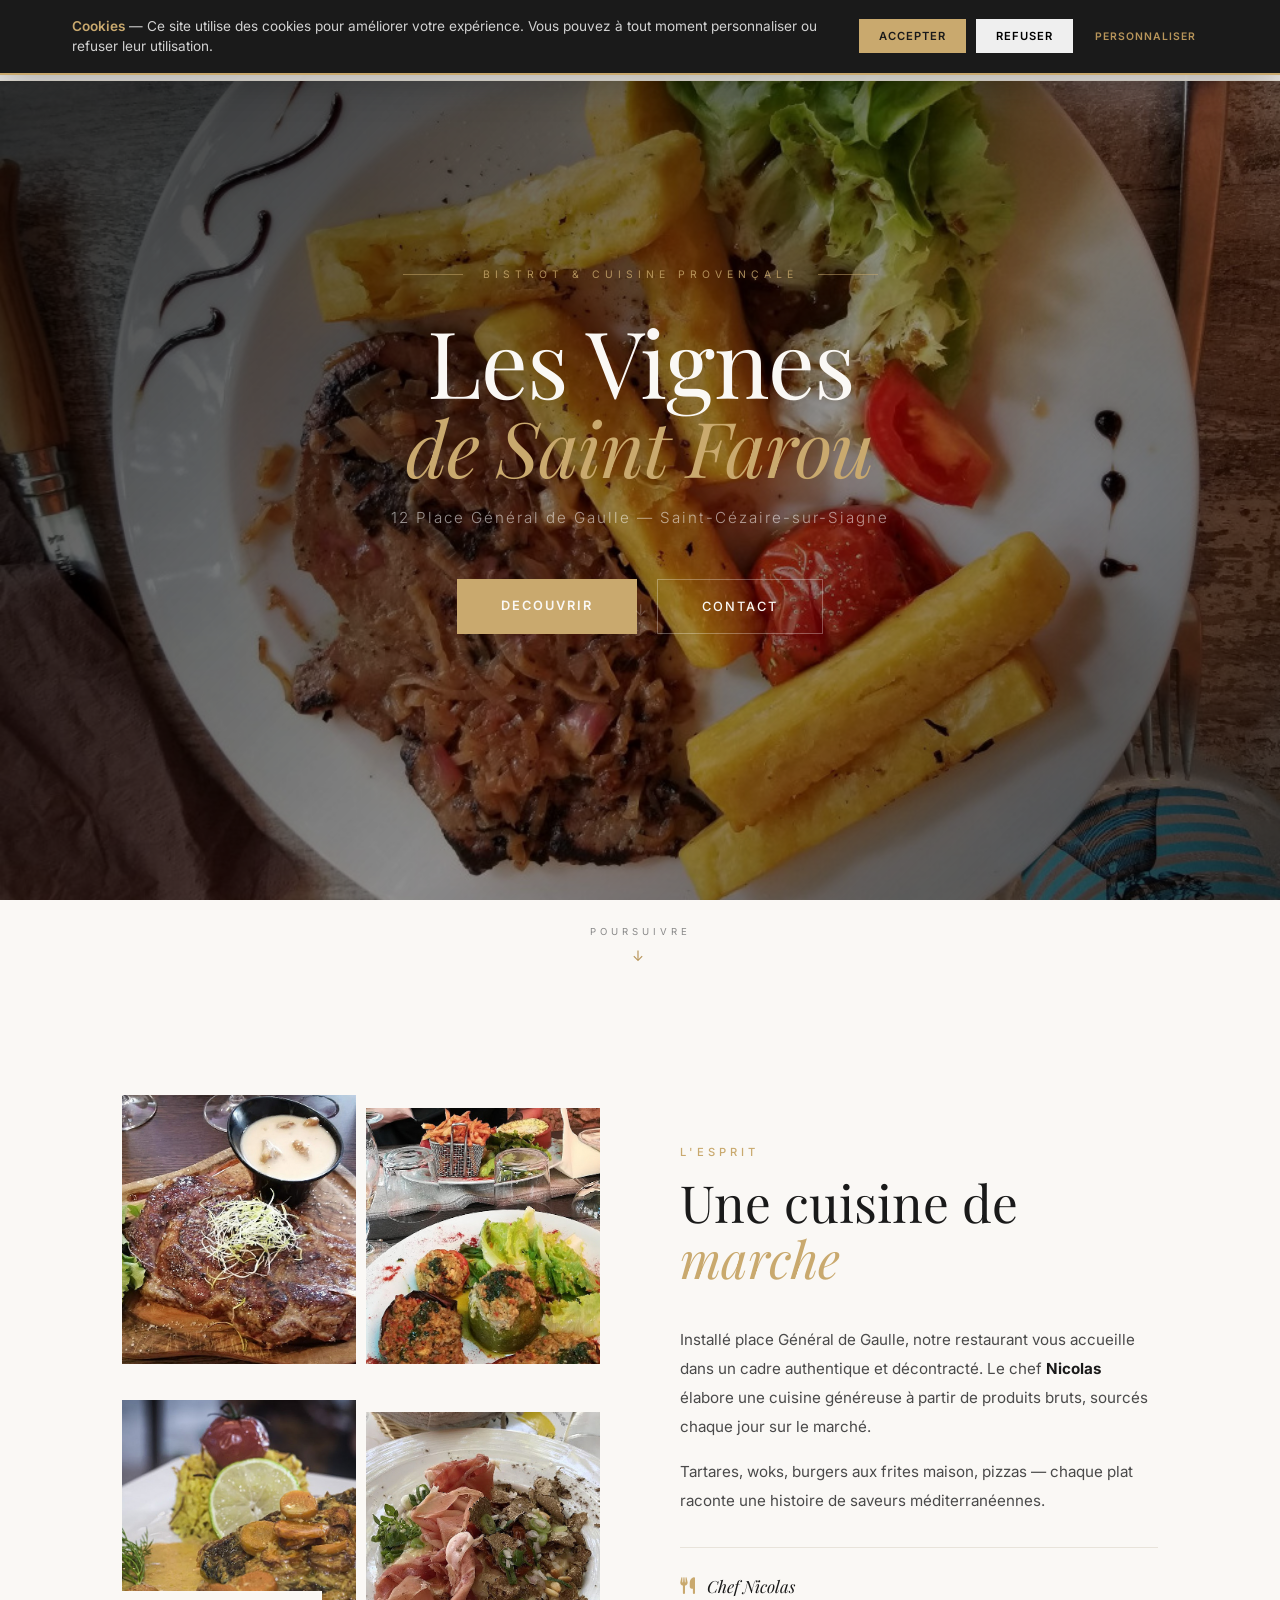
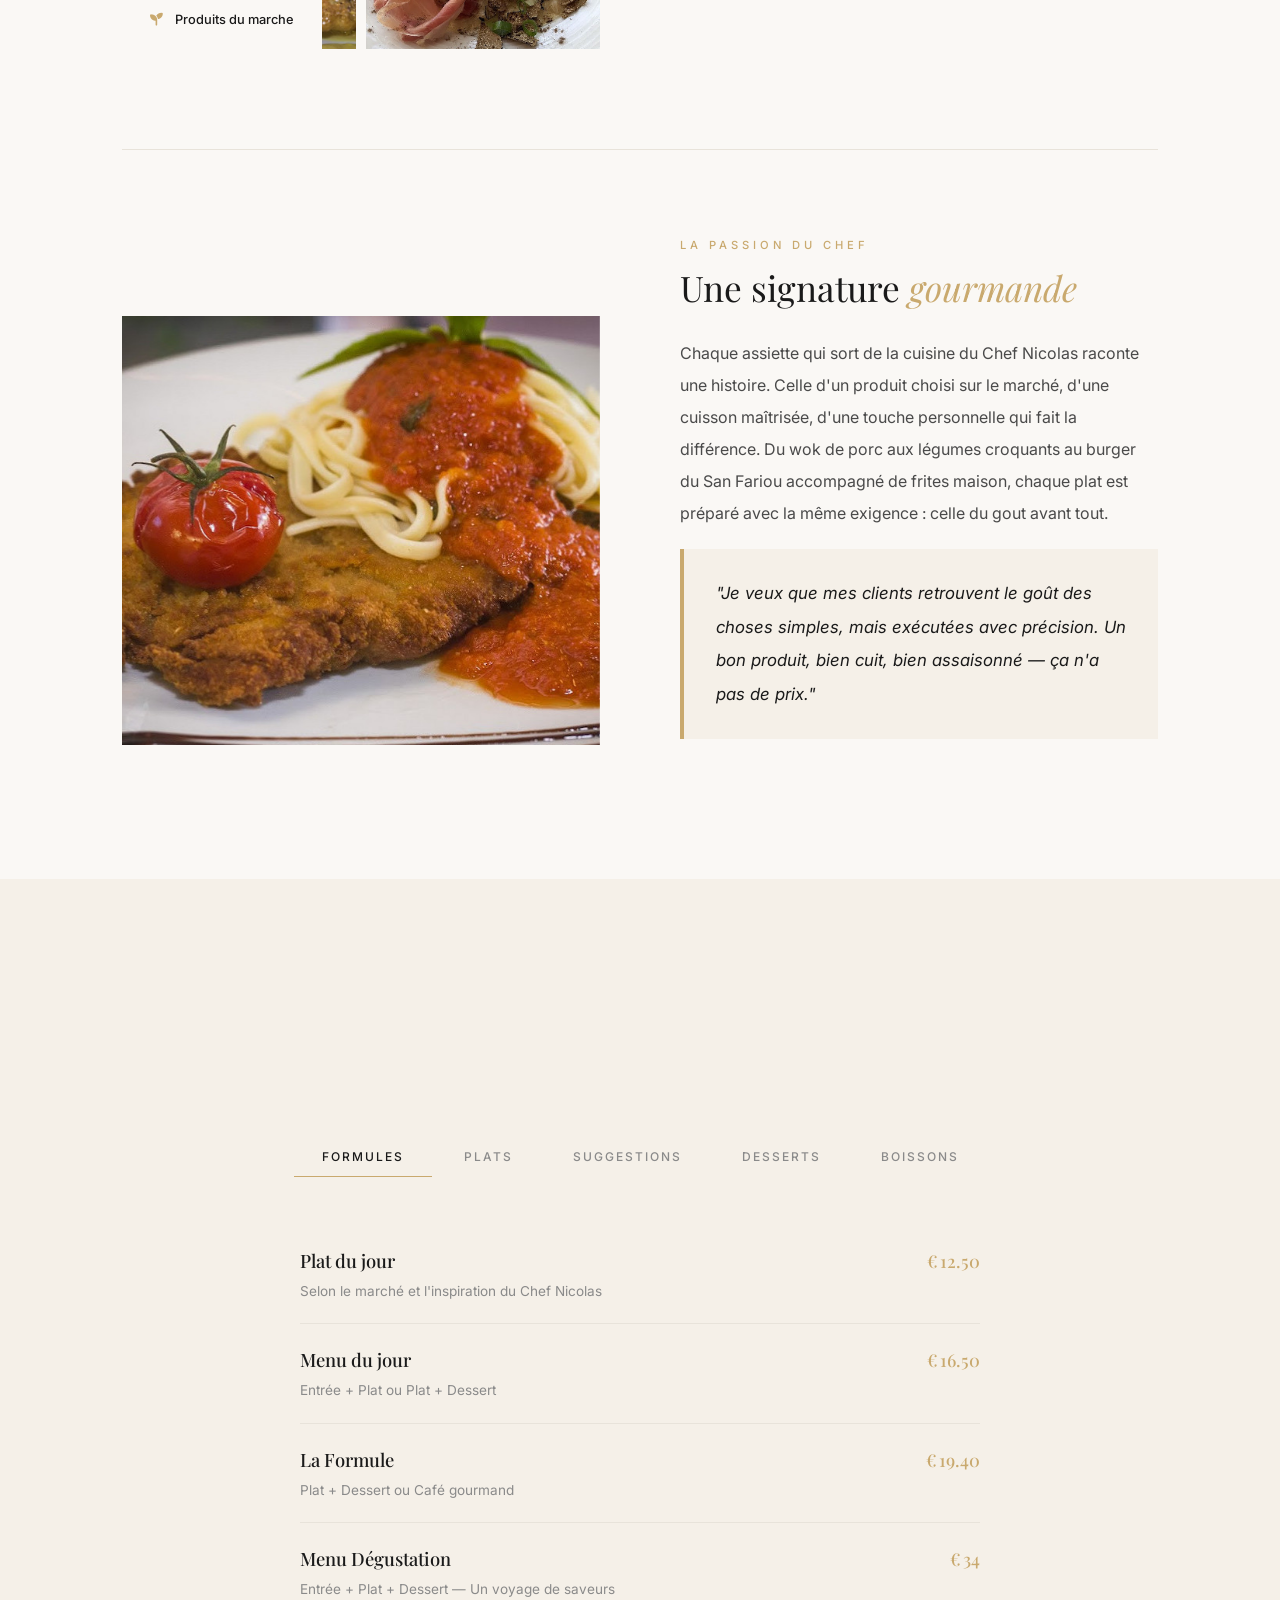
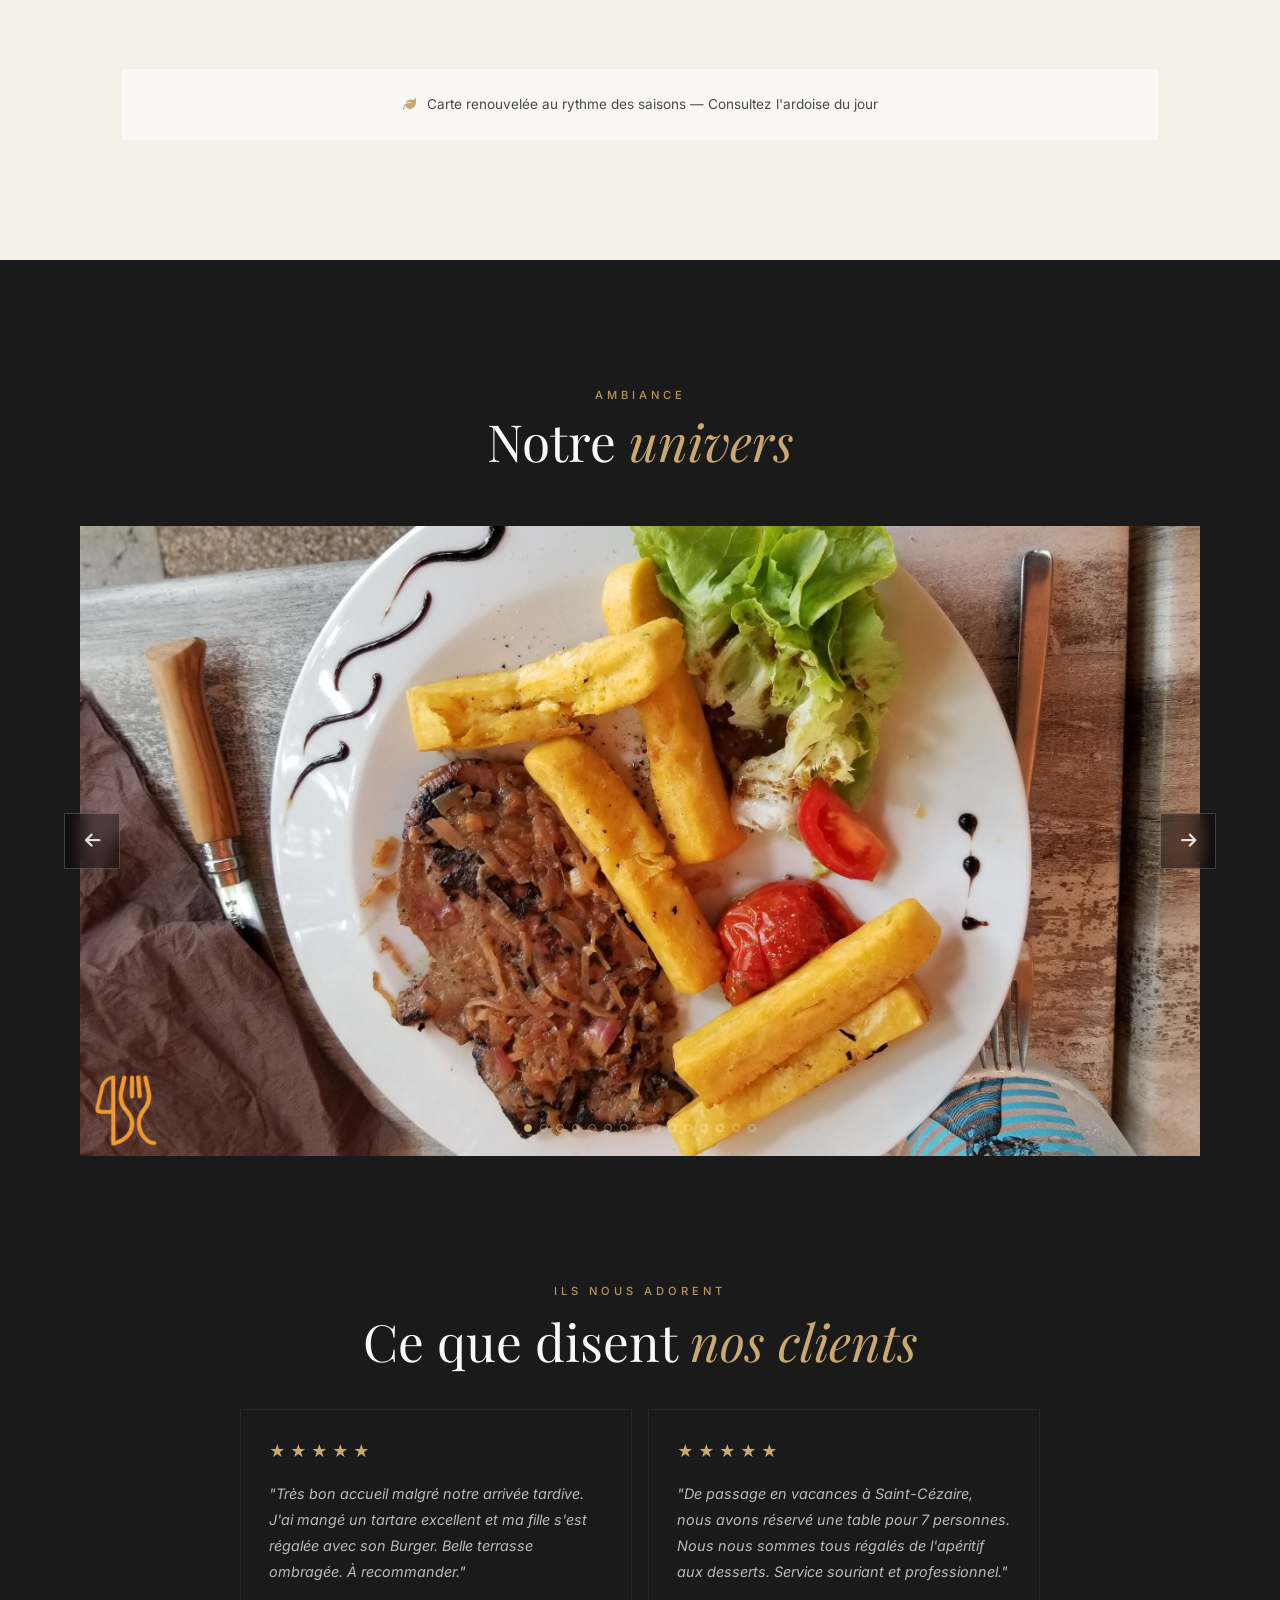
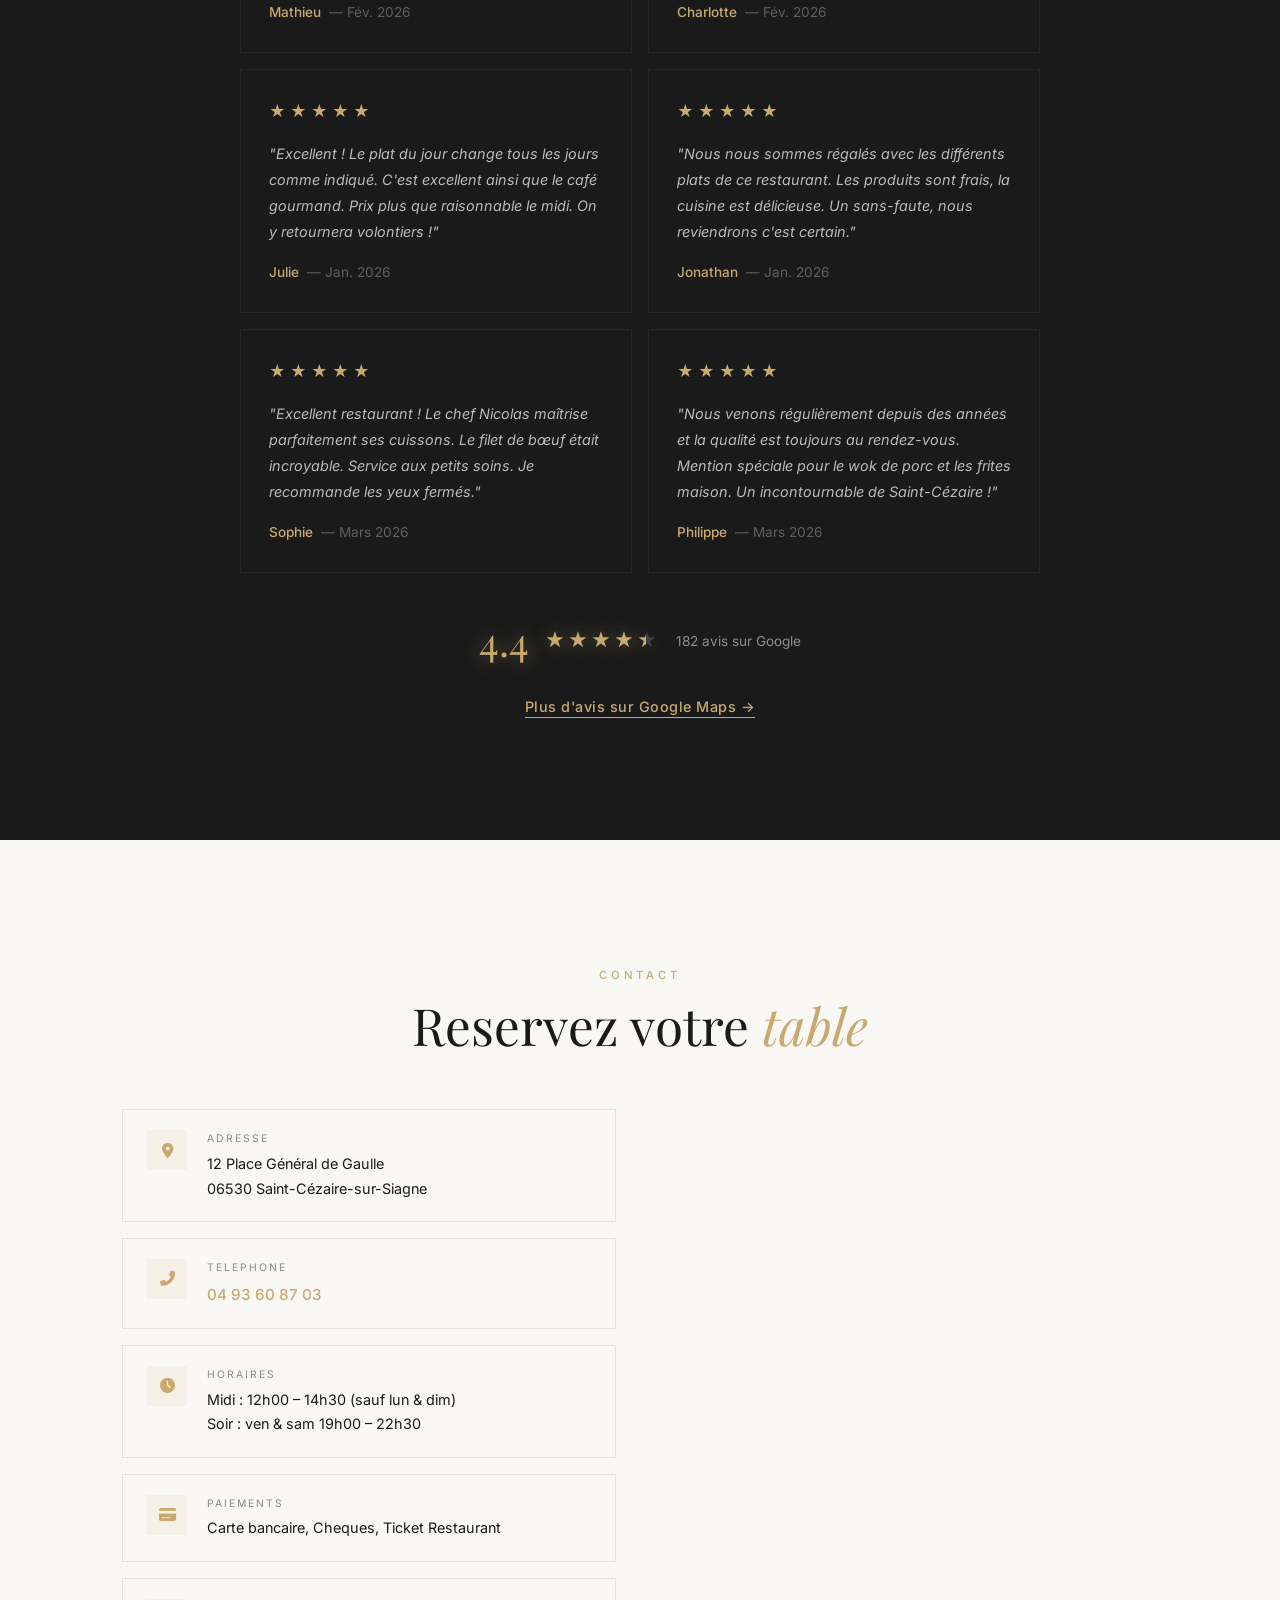
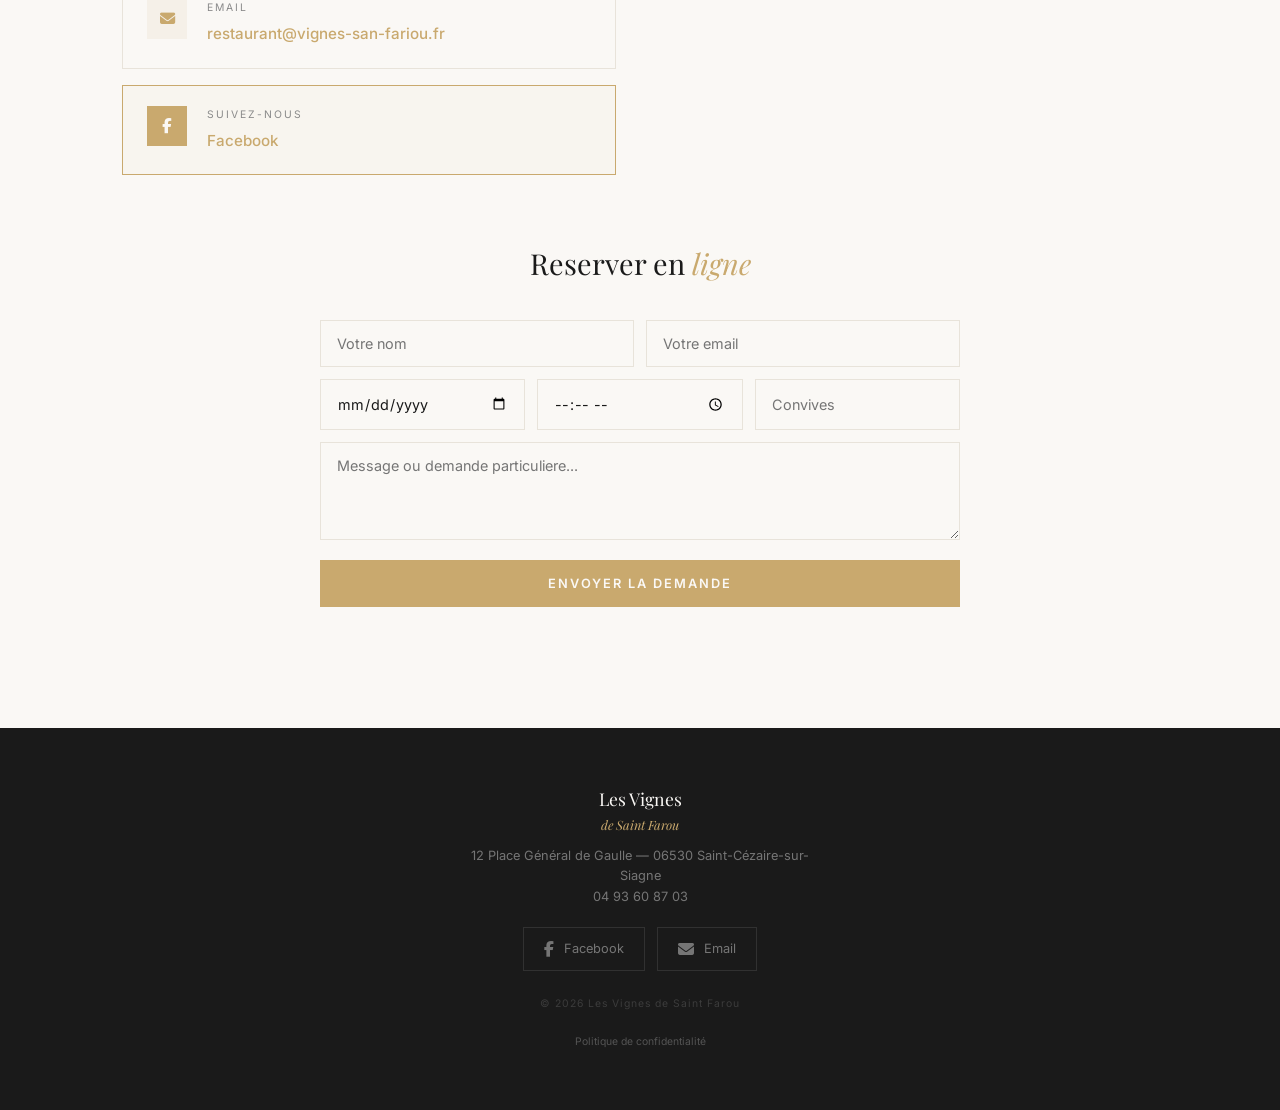
==== commit 5cbbccde: "envoi AJAX + message confirmation sans rechargement" ====
--- a/index.html
+++ b/index.html
@@ -504,9 +504,7 @@
 
       <div class="contact-form reveal">
         <h3>Reserver en <em>ligne</em></h3>
-        <form action="https://formspree.io/f/xaqgvgzp" method="POST">
-          <input type="text" name="_gotcha" style="display:none">
-          <input type="hidden" name="_next" value="https://mrplrgaming.github.io/les-vignes-de-saint-farou/">
+        <form id="reservationForm">
           <div class="form-row">
             <input type="text" name="nom" placeholder="Votre nom" required>
             <input type="email" name="email" placeholder="Votre email" required>
@@ -517,7 +515,8 @@
             <input type="number" name="convives" placeholder="Convives" min="1" max="20" required>
           </div>
           <textarea name="message" placeholder="Message ou demande particuliere..." rows="4"></textarea>
-          <button type="submit" class="btn-primary">Envoyer la demande</button>
+          <button type="submit" class="btn-primary" id="formSubmit">Envoyer la demande</button>
+          <div id="formSuccess" class="form-success">✓ Demande envoyee ! Nous vous repondrons dans les plus brefs delais.</div>
         </form>
       </div>
     </div>
--- a/css/style.css
+++ b/css/style.css
@@ -1101,6 +1101,24 @@
   font-family: inherit;
 }
 
+.form-success {
+  display: none;
+  margin-top: 16px;
+  padding: 16px 20px;
+  background: #eaf7e6;
+  border-left: 4px solid #4caf50;
+  font-size: 0.85rem;
+  color: #2e7d32;
+  animation: fadeInUp 0.5s ease;
+}
+
+.form-success.show { display: block; }
+
+@keyframes fadeInUp {
+  from { opacity: 0; transform: translateY(10px); }
+  to { opacity: 1; transform: translateY(0); }
+}
+
 /* Footer */
 #footer {
   padding: 56px 0;
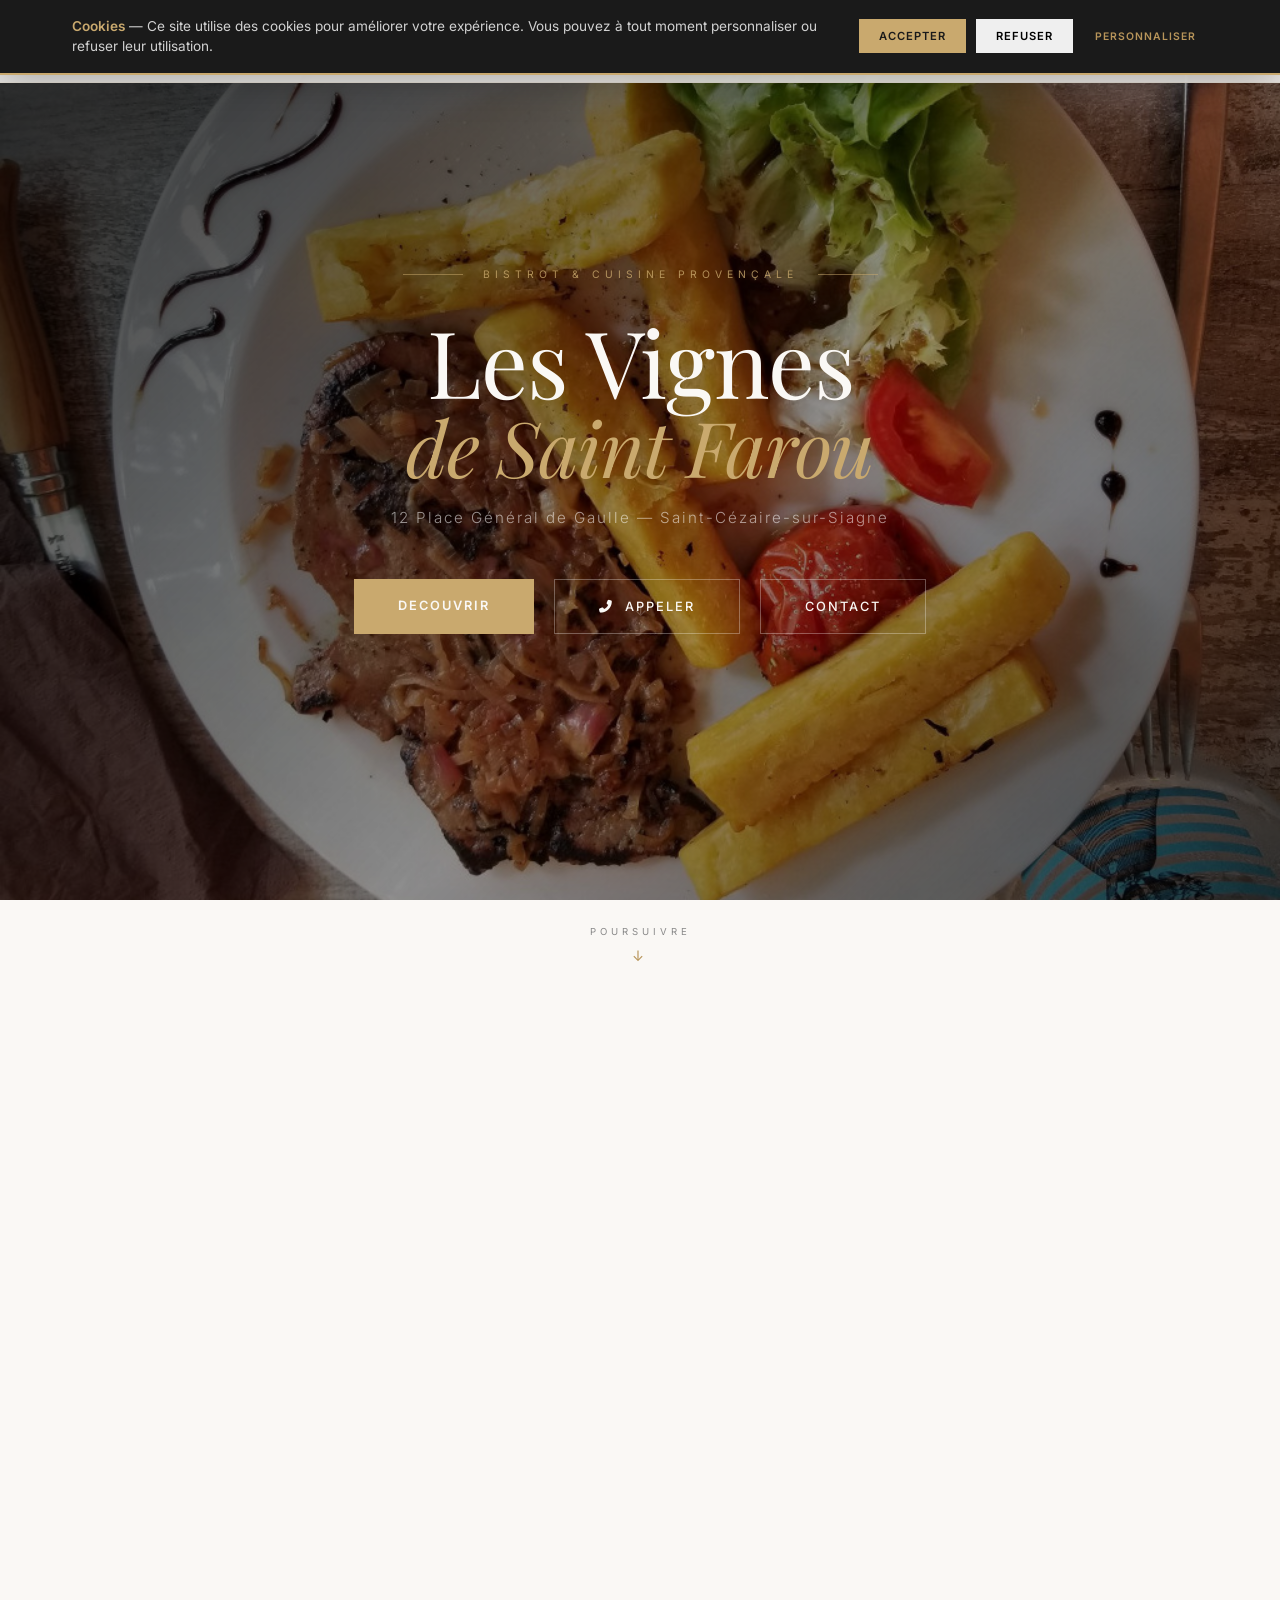
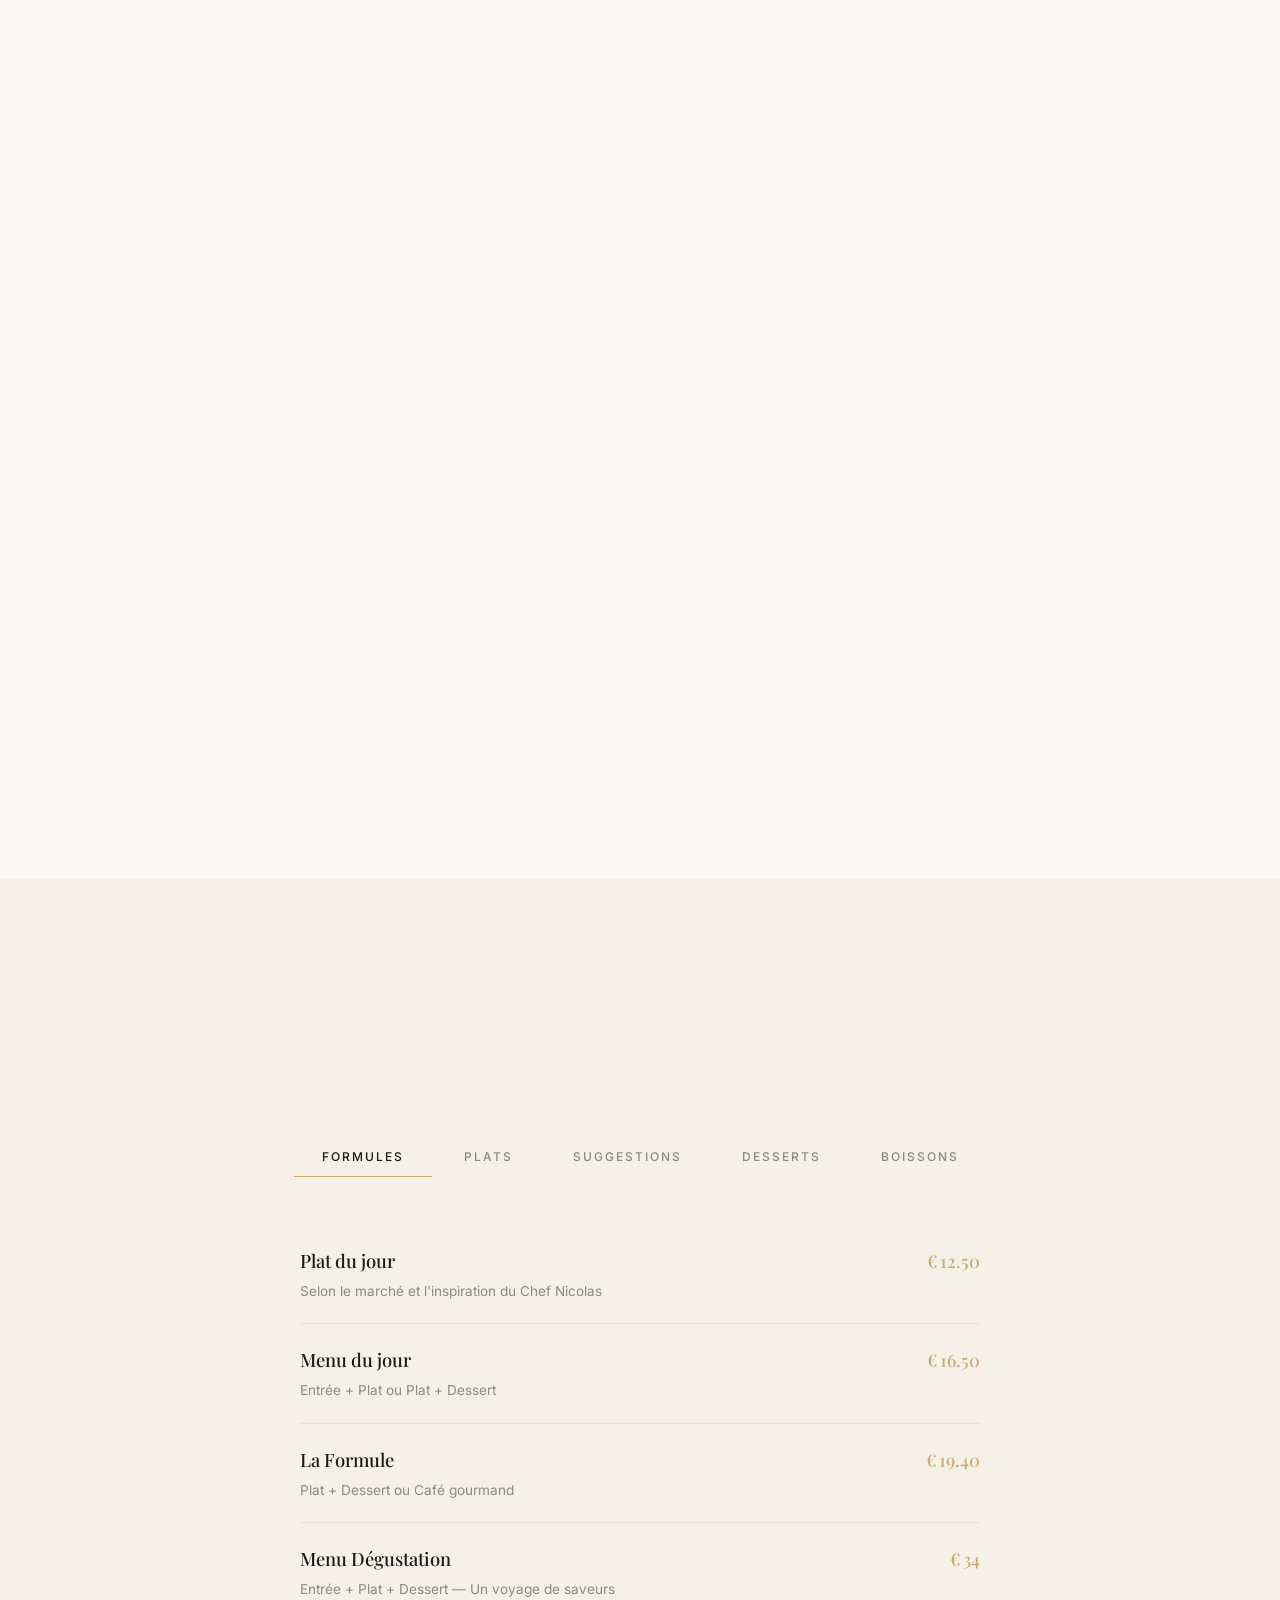
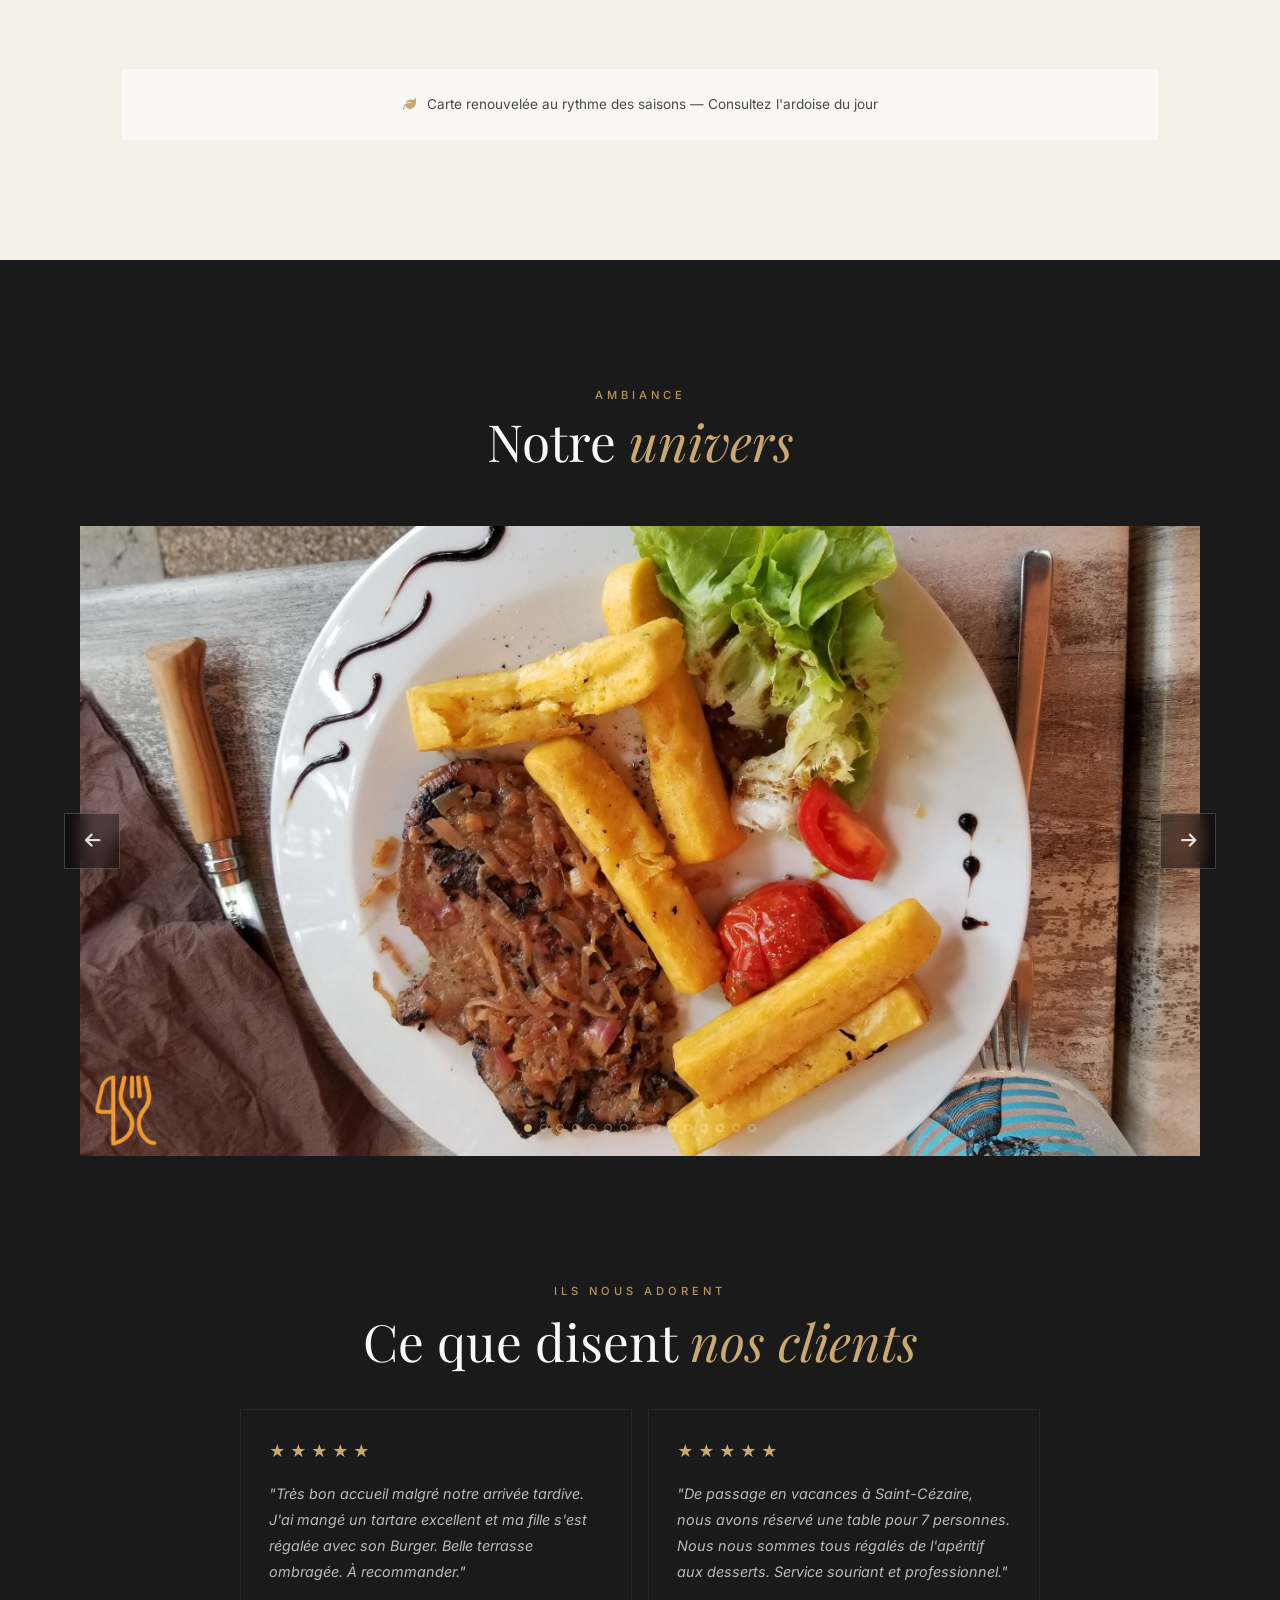
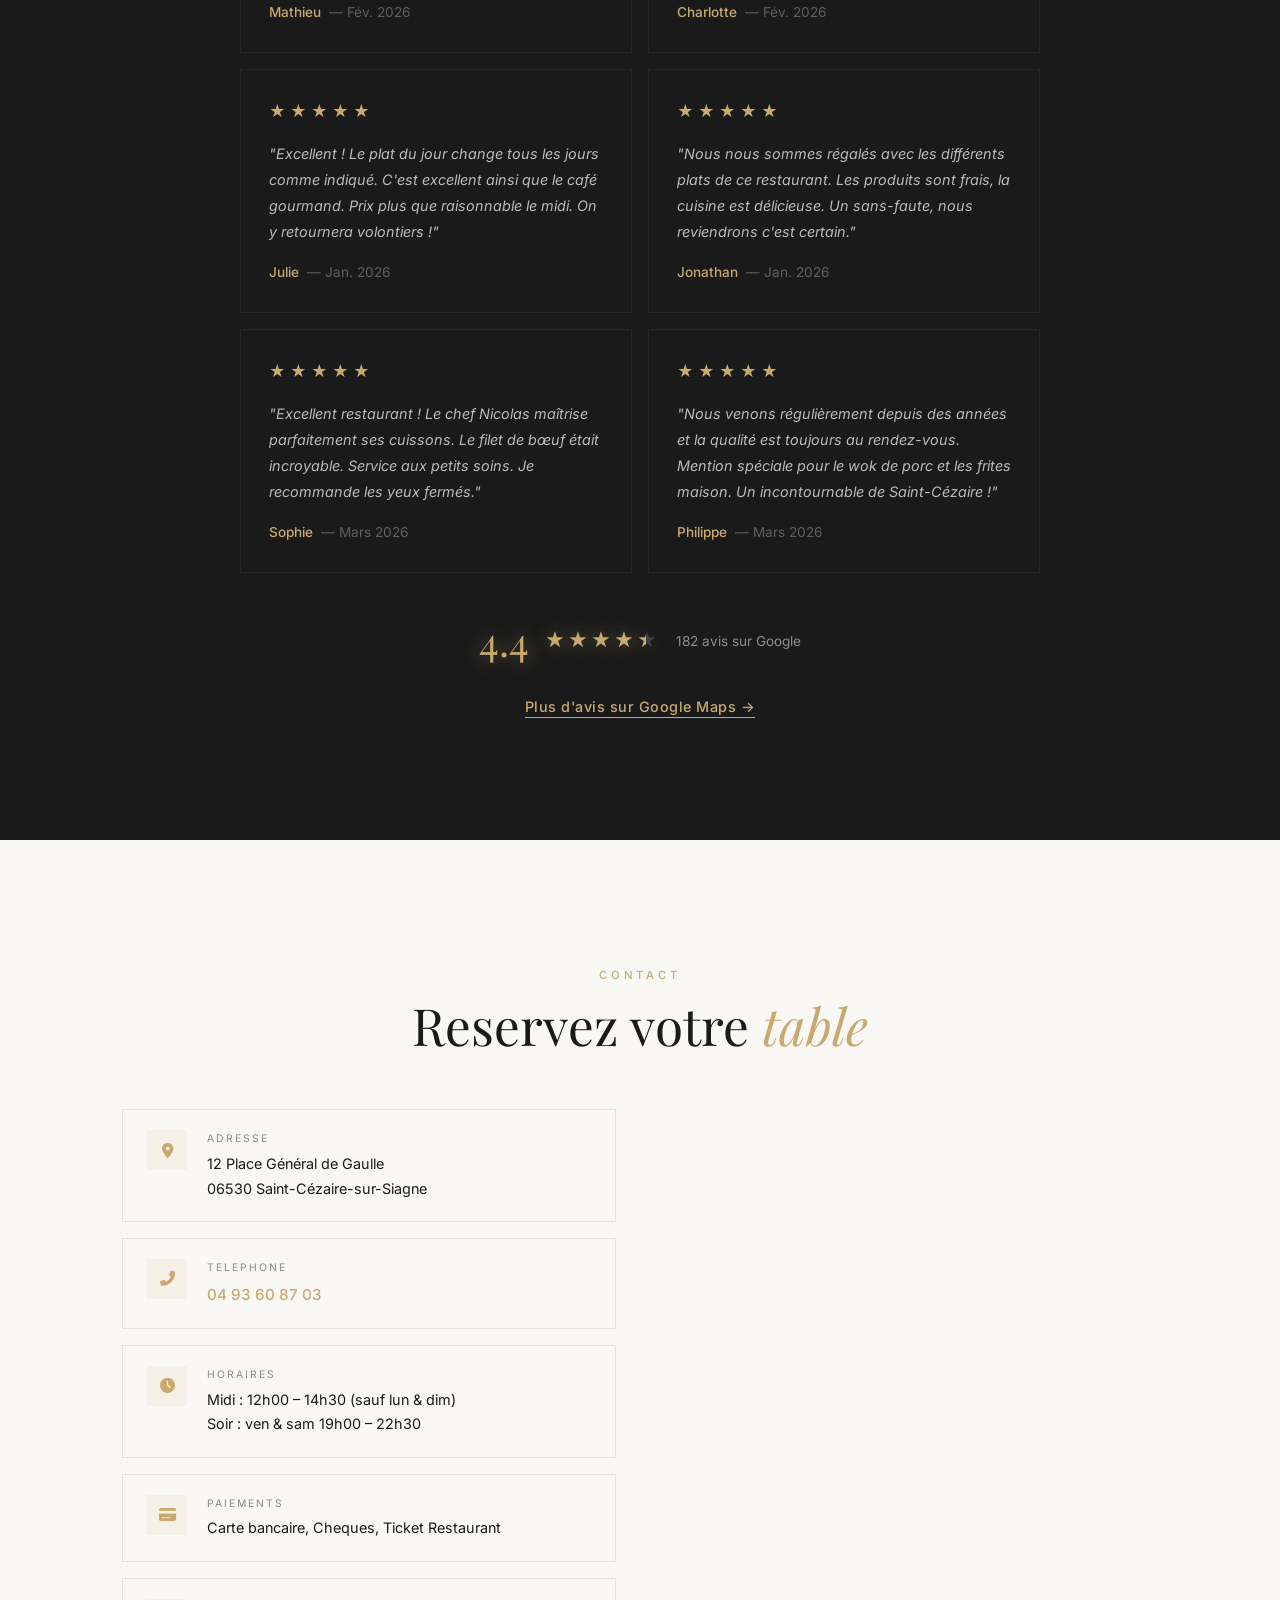
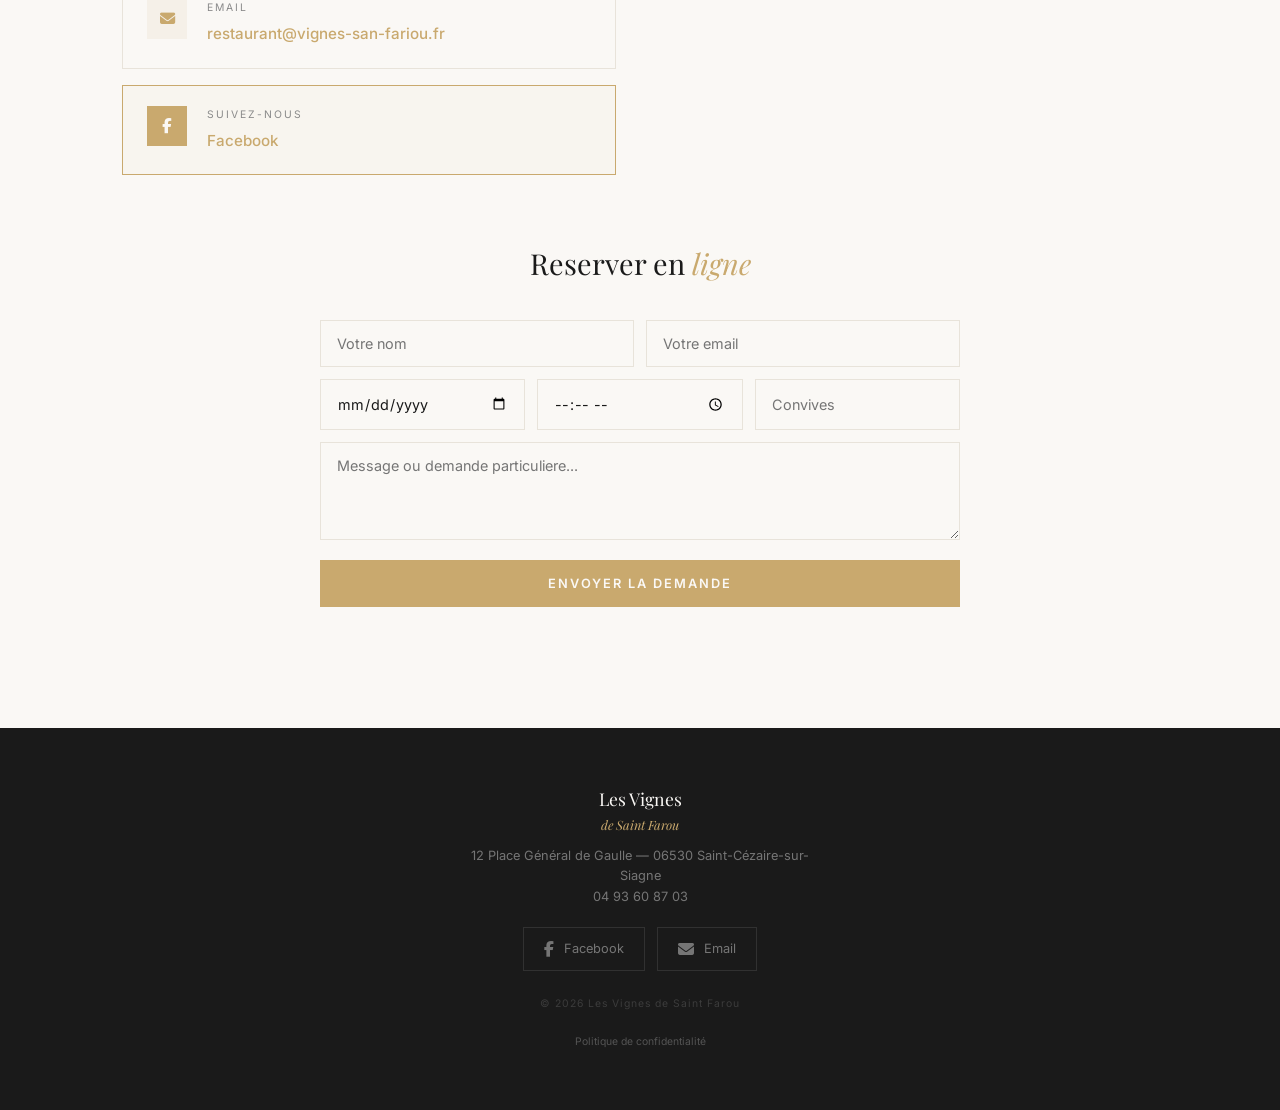
==== commit 351e105c: "bouton Appeler dans navbar + hero" ====
--- a/index.html
+++ b/index.html
@@ -77,6 +77,7 @@
         <a href="#reviews" class="nav-link">Avis</a>
         <a href="https://www.facebook.com/VignesSanFariou" target="_blank" class="nav-link nav-social" aria-label="Facebook"><i class="fab fa-facebook-f"></i></a>
         <a href="#contact" class="nav-btn">Reservez</a>
+        <a href="tel:+33493608703" class="nav-btn nav-call" aria-label="Appeler">Appeler</a>
       </div>
       <button class="nav-toggle" id="navToggle" aria-label="Menu">
         <span></span><span></span>
@@ -97,6 +98,7 @@
       <p class="hero-addr">12 Place Général de Gaulle — Saint-Cézaire-sur-Siagne</p>
       <div class="hero-actions">
         <a href="#menu" class="btn-primary">Decouvrir</a>
+        <a href="tel:+33493608703" class="btn-ghost btn-call"><i class="fas fa-phone-alt"></i> Appeler</a>
         <a href="#contact" class="btn-ghost">Contact</a>
       </div>
       <div class="hero-scroll-down">↓</div>
@@ -505,6 +507,7 @@
       <div class="contact-form reveal">
         <h3>Reserver en <em>ligne</em></h3>
         <form id="reservationForm">
+          <input type="text" name="_gotcha" style="display:none">
           <div class="form-row">
             <input type="text" name="nom" placeholder="Votre nom" required>
             <input type="email" name="email" placeholder="Votre email" required>
--- a/css/style.css
+++ b/css/style.css
@@ -262,6 +262,17 @@
   color: var(--ivory);
 }
 
+.nav-call {
+  background: transparent !important;
+  color: var(--gold) !important;
+  border: 1px solid var(--gold) !important;
+}
+
+.nav-call:hover {
+  background: var(--gold) !important;
+  color: var(--charcoal) !important;
+}
+
 .nav-toggle {
   display: none;
   flex-direction: column;
@@ -415,6 +426,9 @@
   border-color: var(--gold);
   color: var(--gold);
 }
+
+.btn-call i { margin-right: 6px; }
+.btn-call:hover i { color: var(--gold); }
 
 .hero-scroll-down {
   position: absolute;
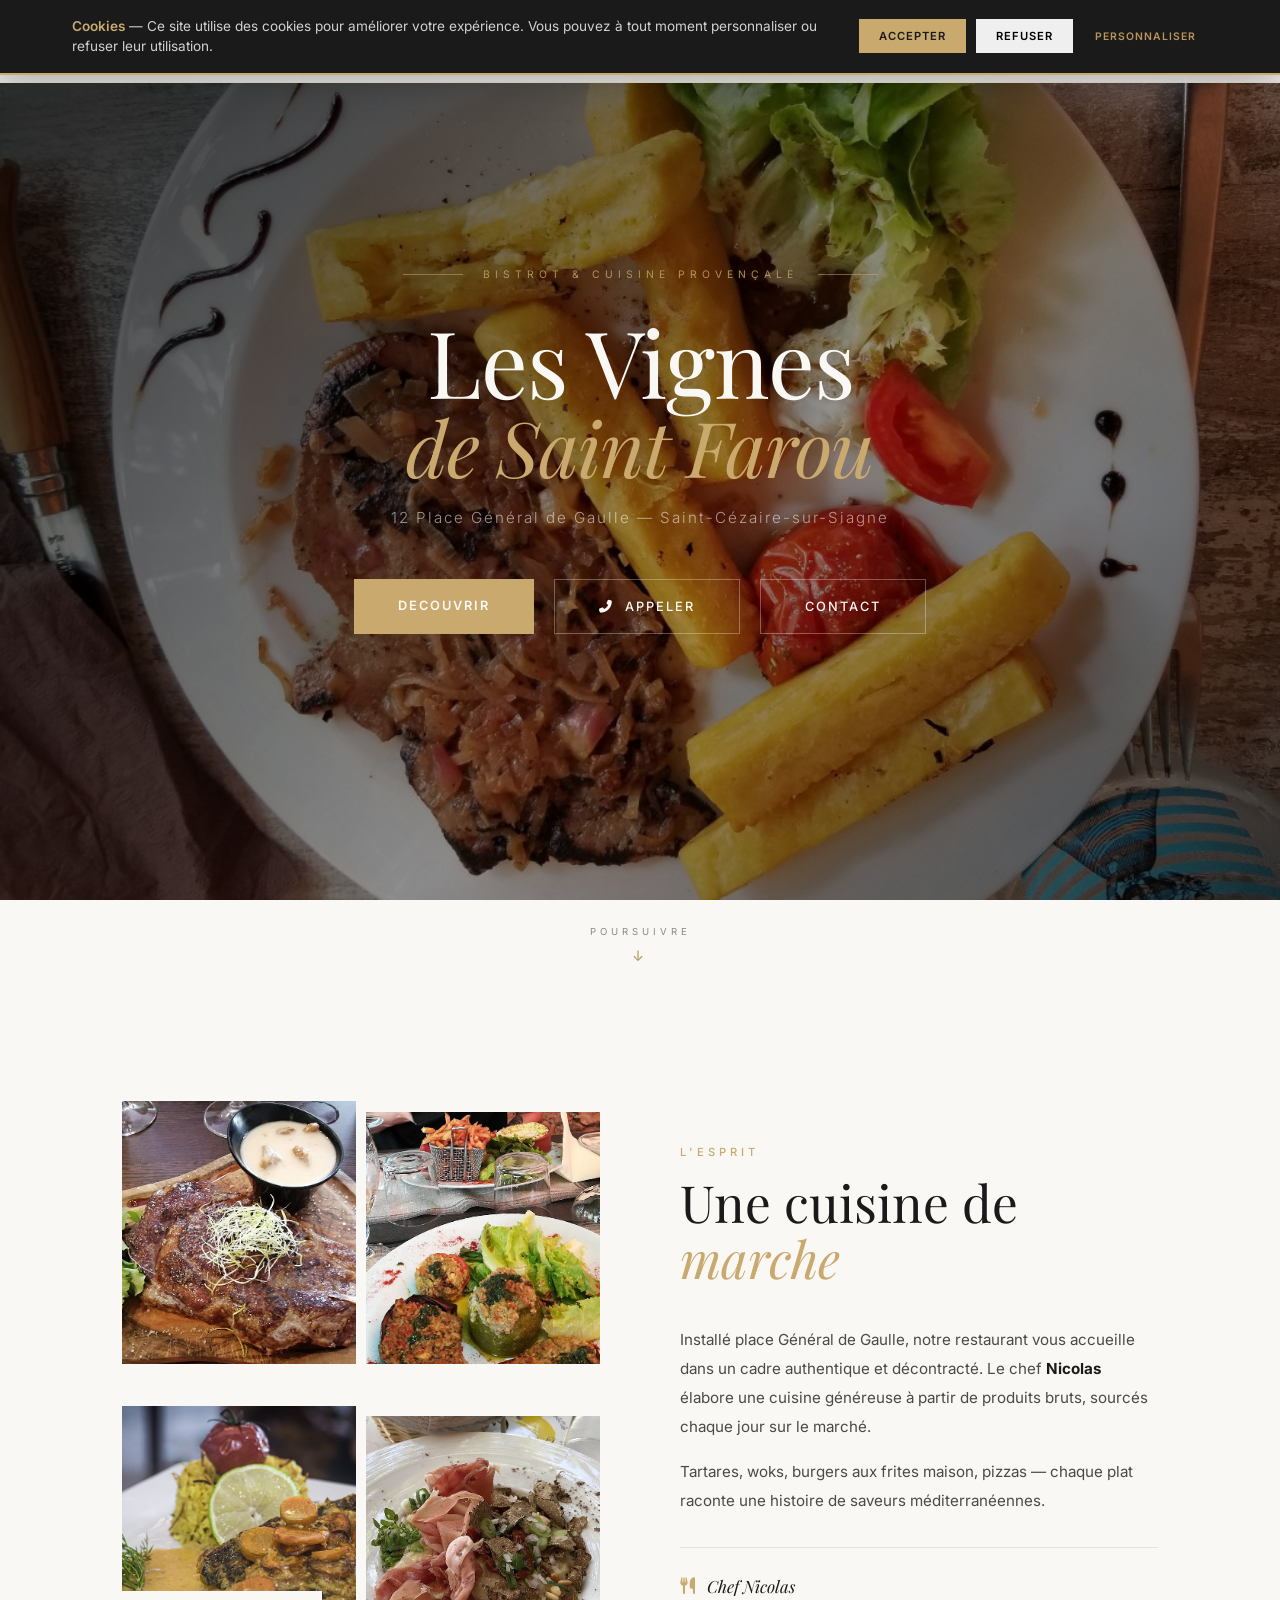
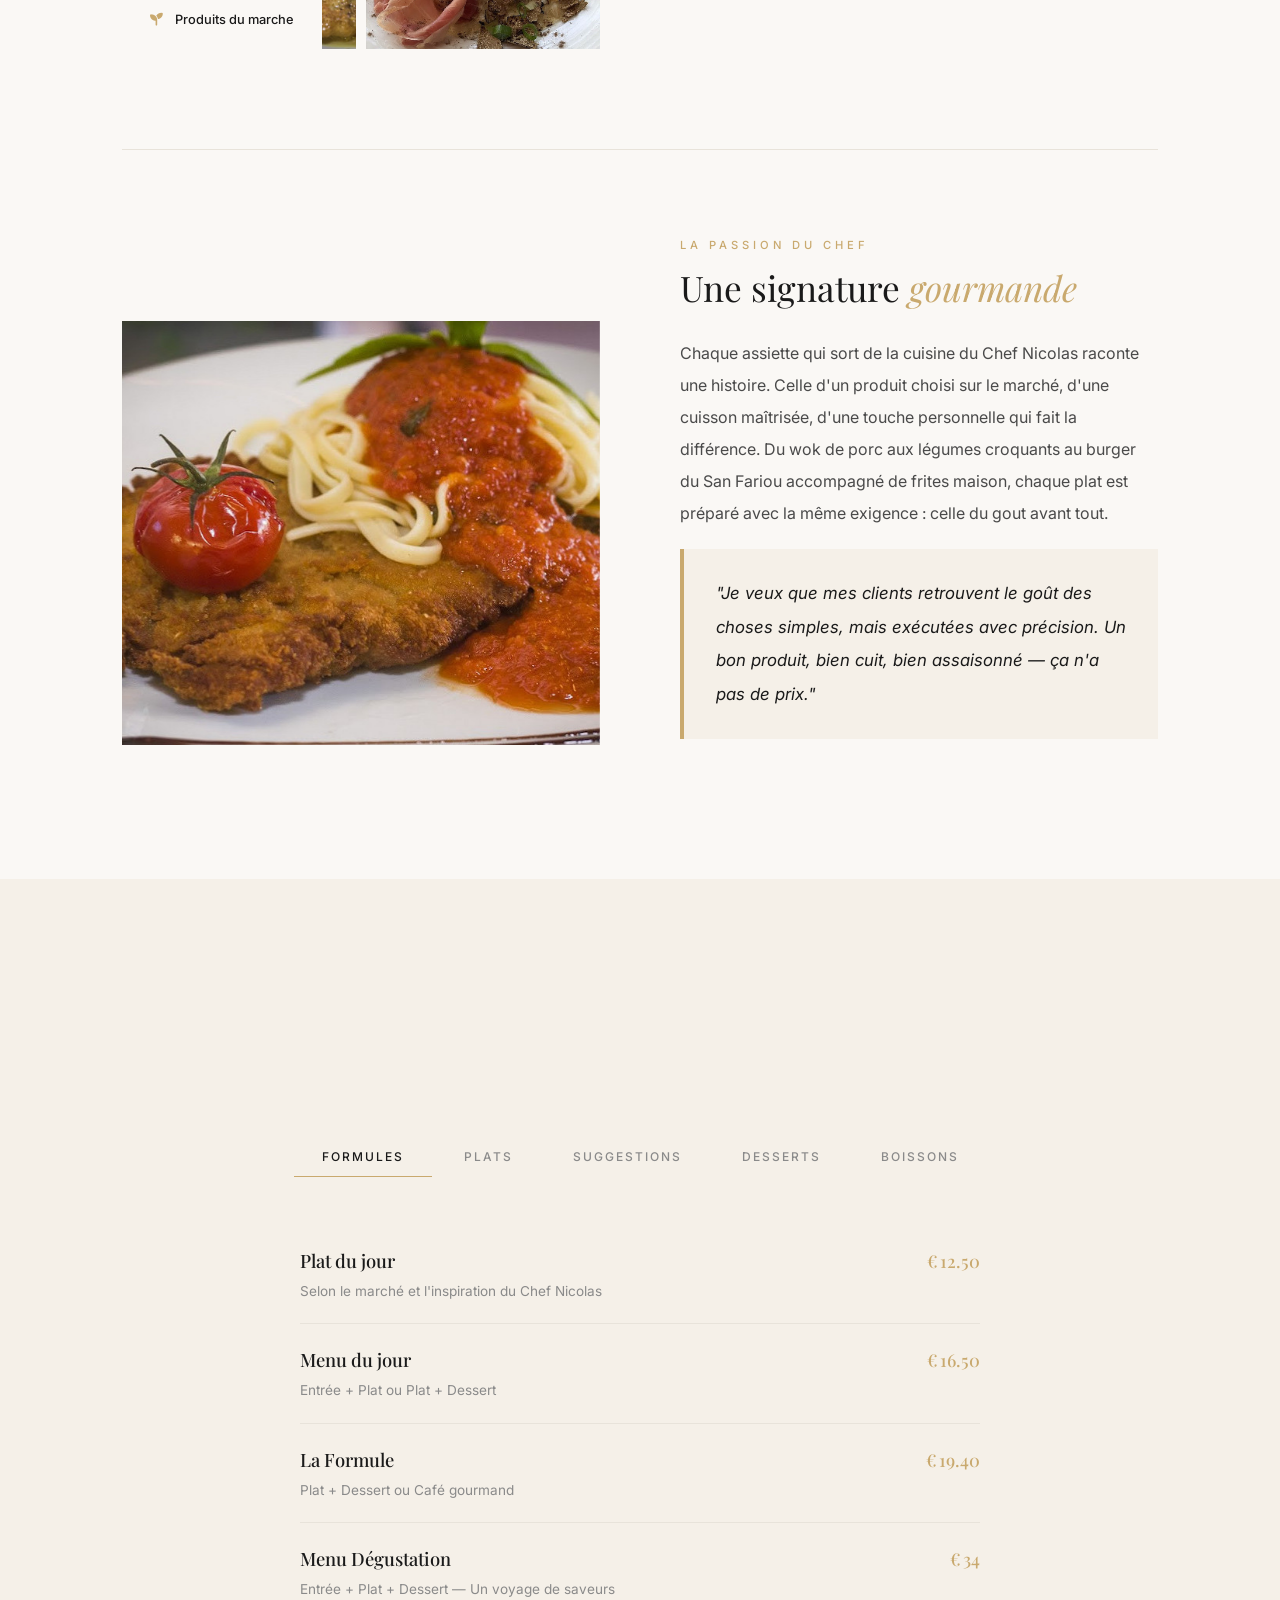
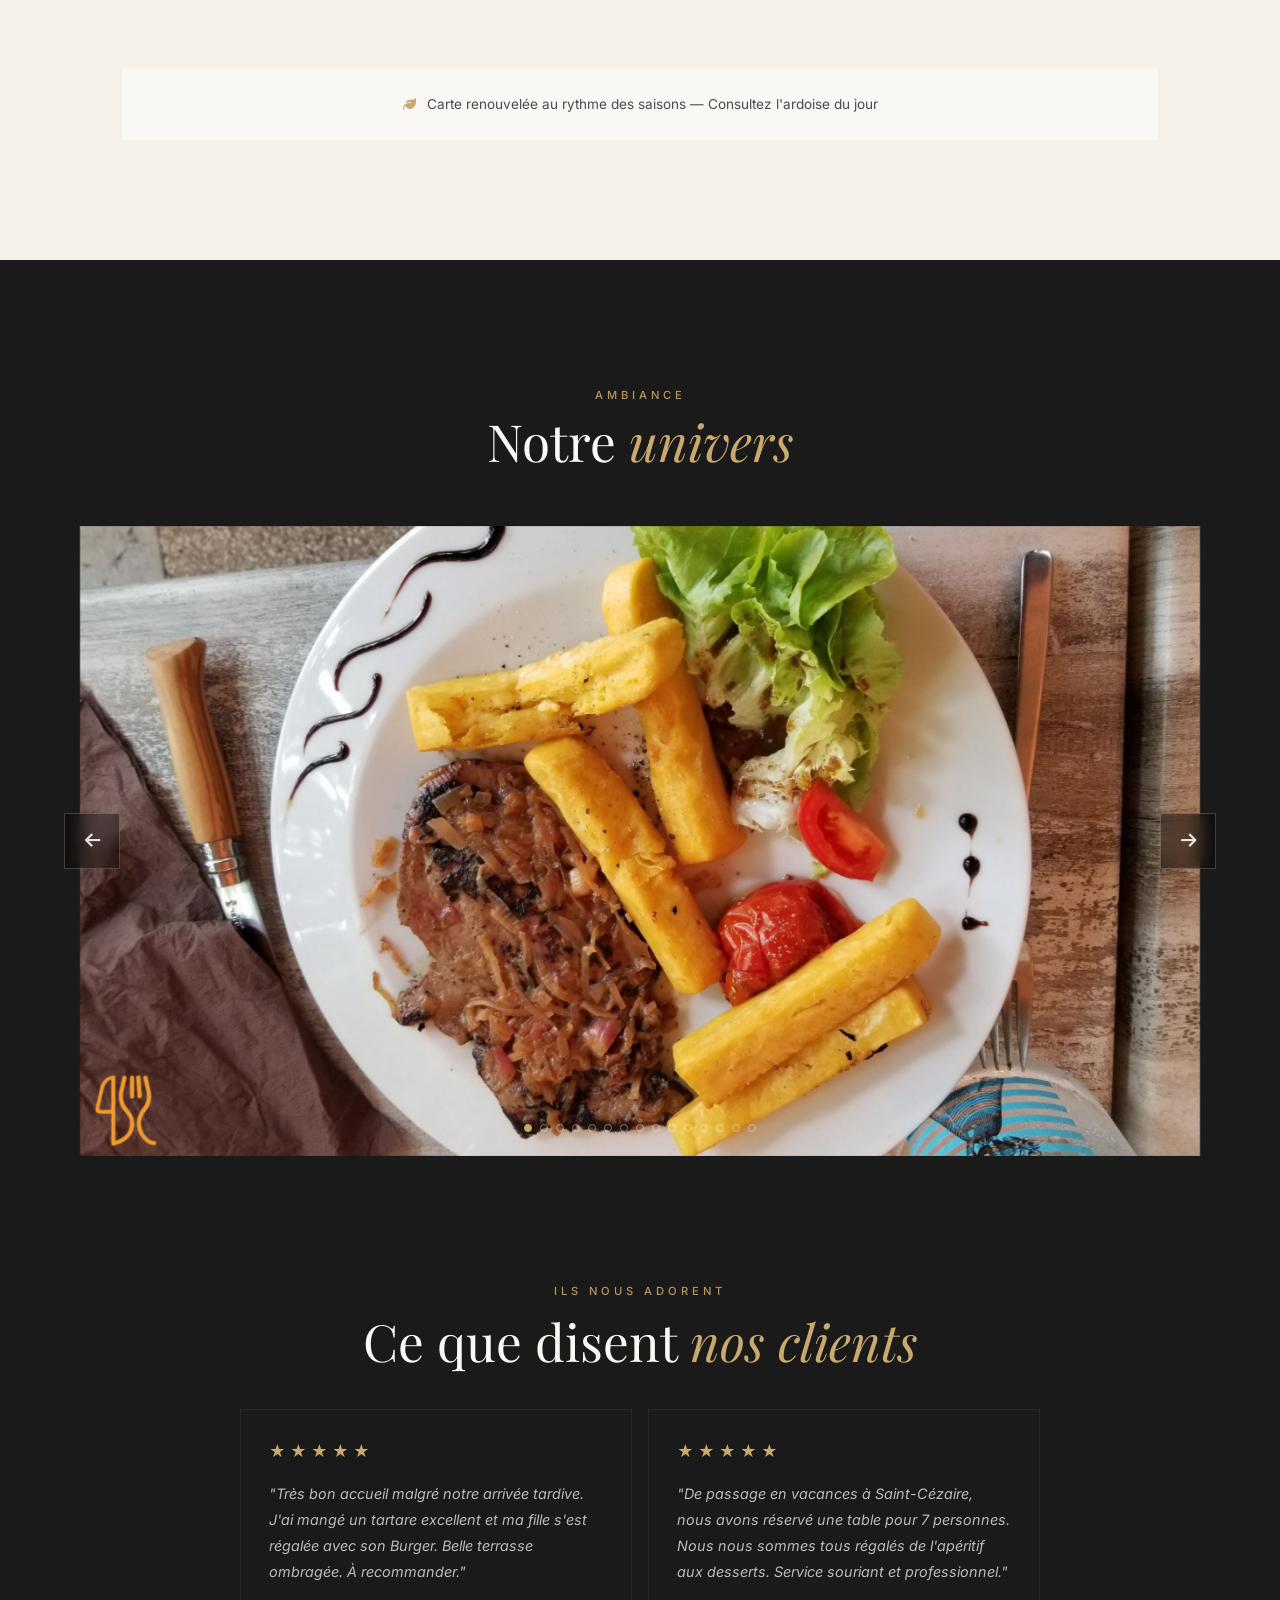
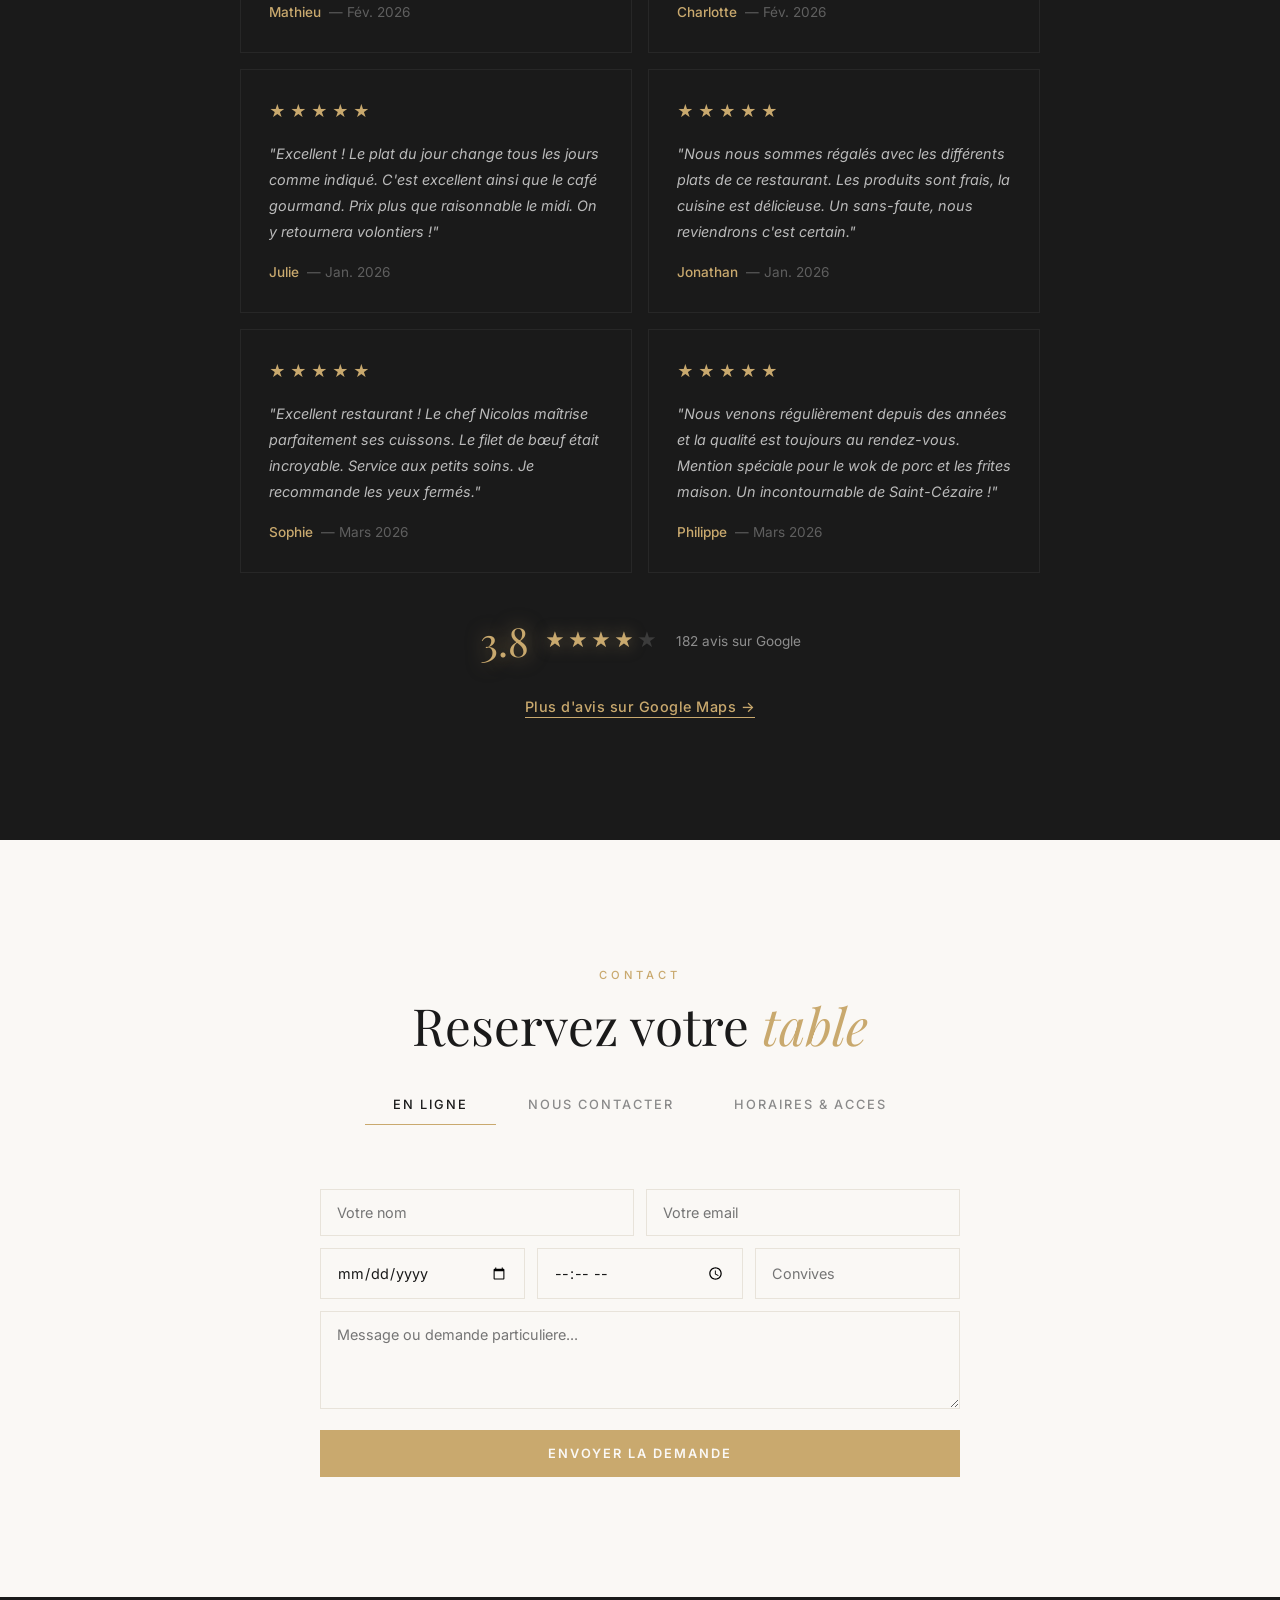
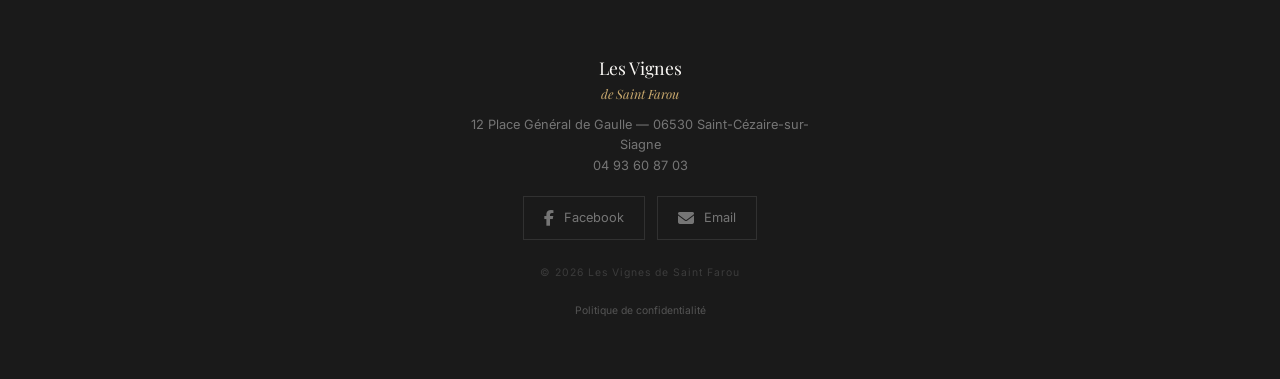
==== commit a84536bd: "contact section reorganisee en 3 onglets" ====
--- a/index.html
+++ b/index.html
@@ -454,15 +454,35 @@
         <span class="label">Contact</span>
         <h2>Reservez votre <em>table</em></h2>
       </div>
-      <div class="contact-grid">
-      <div class="contact-cards stagger">
-        <div class="contact-item">
-            <i class="fas fa-map-marker-alt"></i>
-            <div>
-              <small>Adresse</small>
-              <p>12 Place Général de Gaulle<br>06530 Saint-Cézaire-sur-Siagne</p>
-            </div>
-          </div>
+
+      <div class="contact-tabs">
+        <button class="ctab active" data-ctab="enligne">En ligne</button>
+        <button class="ctab" data-ctab="contact">Nous contacter</button>
+        <button class="ctab" data-ctab="horaires">Horaires & acces</button>
+      </div>
+
+      <div class="contact-panel active" id="cpanel-enligne">
+        <div class="contact-form">
+          <form id="reservationForm">
+            <input type="text" name="_gotcha" style="display:none">
+            <div class="form-row">
+              <input type="text" name="nom" placeholder="Votre nom" required>
+              <input type="email" name="email" placeholder="Votre email" required>
+            </div>
+            <div class="form-row">
+              <input type="date" name="date" required>
+              <input type="time" name="heure" required>
+              <input type="number" name="convives" placeholder="Convives" min="1" max="20" required>
+            </div>
+            <textarea name="message" placeholder="Message ou demande particuliere..." rows="4"></textarea>
+            <button type="submit" class="btn-primary" id="formSubmit">Envoyer la demande</button>
+            <div id="formSuccess" class="form-success">Demande envoyee ! Nous vous repondrons dans les plus brefs delais.</div>
+          </form>
+        </div>
+      </div>
+
+      <div class="contact-panel" id="cpanel-contact">
+        <div class="contact-cards stagger">
           <div class="contact-item">
             <i class="fas fa-phone-alt"></i>
             <div>
@@ -471,6 +491,32 @@
             </div>
           </div>
           <div class="contact-item">
+            <i class="fas fa-envelope"></i>
+            <div>
+              <small>Email</small>
+              <a href="mailto:restaurant@vignes-san-fariou.fr">restaurant@vignes-san-fariou.fr</a>
+            </div>
+          </div>
+          <div class="contact-item contact-social">
+            <i class="fab fa-facebook-f"></i>
+            <div>
+              <small>Suivez-nous</small>
+              <a href="https://www.facebook.com/VignesSanFariou" target="_blank" rel="noopener">Facebook</a>
+            </div>
+          </div>
+        </div>
+      </div>
+
+      <div class="contact-panel" id="cpanel-horaires">
+        <div class="contact-cards stagger">
+          <div class="contact-item">
+            <i class="fas fa-map-marker-alt"></i>
+            <div>
+              <small>Adresse</small>
+              <p>12 Place General de Gaulle<br>06530 Saint-Cezaire-sur-Siagne</p>
+            </div>
+          </div>
+          <div class="contact-item">
             <i class="fas fa-clock"></i>
             <div>
               <small>Horaires</small>
@@ -484,43 +530,10 @@
               <p>Carte bancaire, Cheques, Ticket Restaurant</p>
             </div>
           </div>
-          <div class="contact-item">
-            <i class="fas fa-envelope"></i>
-            <div>
-              <small>Email</small>
-              <a href="mailto:restaurant@vignes-san-fariou.fr">restaurant@vignes-san-fariou.fr</a>
-            </div>
-          </div>
-          <div class="contact-item contact-social">
-            <i class="fab fa-facebook-f"></i>
-            <div>
-              <small>Suivez-nous</small>
-              <a href="https://www.facebook.com/VignesSanFariou" target="_blank" rel="noopener">Facebook</a>
-            </div>
-          </div>
         </div>
         <div class="contact-map reveal reveal-right">
-          <iframe src="https://maps.google.com/maps?q=12+Place+G%C3%A9n%C3%A9ral+de+Gaulle,+06530+Saint-C%C3%A9zaire-sur-Siagne&t=m&z=16&output=embed" width="100%" height="100%" style="border:0;" allowfullscreen="" loading="lazy" title="Carte Saint-Cézaire-sur-Siagne"></iframe>
-        </div>
-      </div>
-
-      <div class="contact-form reveal">
-        <h3>Reserver en <em>ligne</em></h3>
-        <form id="reservationForm">
-          <input type="text" name="_gotcha" style="display:none">
-          <div class="form-row">
-            <input type="text" name="nom" placeholder="Votre nom" required>
-            <input type="email" name="email" placeholder="Votre email" required>
-          </div>
-          <div class="form-row">
-            <input type="date" name="date" required>
-            <input type="time" name="heure" required>
-            <input type="number" name="convives" placeholder="Convives" min="1" max="20" required>
-          </div>
-          <textarea name="message" placeholder="Message ou demande particuliere..." rows="4"></textarea>
-          <button type="submit" class="btn-primary" id="formSubmit">Envoyer la demande</button>
-          <div id="formSuccess" class="form-success">✓ Demande envoyee ! Nous vous repondrons dans les plus brefs delais.</div>
-        </form>
+          <iframe src="https://maps.google.com/maps?q=12+Place+G%C3%A9n%C3%A9ral+de+Gaulle,+06530+Saint-C%C3%A9zaire-sur-Siagne&t=m&z=16&output=embed" width="100%" height="100%" style="border:0;" allowfullscreen="" loading="lazy" title="Carte Saint-Cezaire-sur-Siagne"></iframe>
+        </div>
       </div>
     </div>
   </section>
--- a/css/style.css
+++ b/css/style.css
@@ -963,19 +963,53 @@
 #contact { padding: 120px 0; }
 
 .contact-head { text-align: center; }
-.contact-head h2 { margin-bottom: 56px; }
-
-.contact-grid {
-  display: grid;
-  grid-template-columns: 1fr 1fr;
-  gap: 48px;
-  align-items: stretch;
-}
+.contact-head h2 { margin-bottom: 32px; }
+
+/* Contact tabs */
+.contact-tabs {
+  display: flex;
+  justify-content: center;
+  gap: 4px;
+  margin-bottom: 40px;
+  flex-wrap: wrap;
+}
+
+.ctab {
+  padding: 12px 28px;
+  background: transparent;
+  border: none;
+  font-family: var(--font-sans);
+  font-size: 0.8rem;
+  font-weight: 500;
+  letter-spacing: 2px;
+  text-transform: uppercase;
+  color: var(--text-light);
+  cursor: pointer;
+  transition: var(--transition);
+  border-bottom: 1px solid transparent;
+}
+
+.ctab:hover { color: var(--charcoal); }
+
+.ctab.active {
+  color: var(--charcoal);
+  border-bottom-color: var(--gold);
+}
+
+.contact-panel {
+  display: none;
+  max-width: 800px;
+  margin: 0 auto;
+}
+
+.contact-panel.active { display: block; }
 
 .contact-cards {
   display: flex;
   flex-direction: column;
   gap: 16px;
+  max-width: 480px;
+  margin: 0 auto;
 }
 
 .contact-item {
@@ -1524,8 +1558,7 @@
 
 /* Responsive */
 @media (max-width: 968px) {
-  .about-grid,
-  .contact-grid {
+  .about-grid {
     grid-template-columns: 1fr;
     gap: 48px;
   }
@@ -1595,6 +1628,9 @@
   .menu-meta h4 { font-size: 1rem; }
   .price { font-size: 1rem; }
 
+  .ctab { font-size: 0.7rem; padding: 10px 16px; }
+  .contact-map { min-height: 280px; }
+
   .cookie-notice-inner { flex-direction: column; gap: 12px; padding: 16px 20px; }
   .cookie-notice p { font-size: 0.8rem; }
   .cookie-notice-actions { width: 100%; }
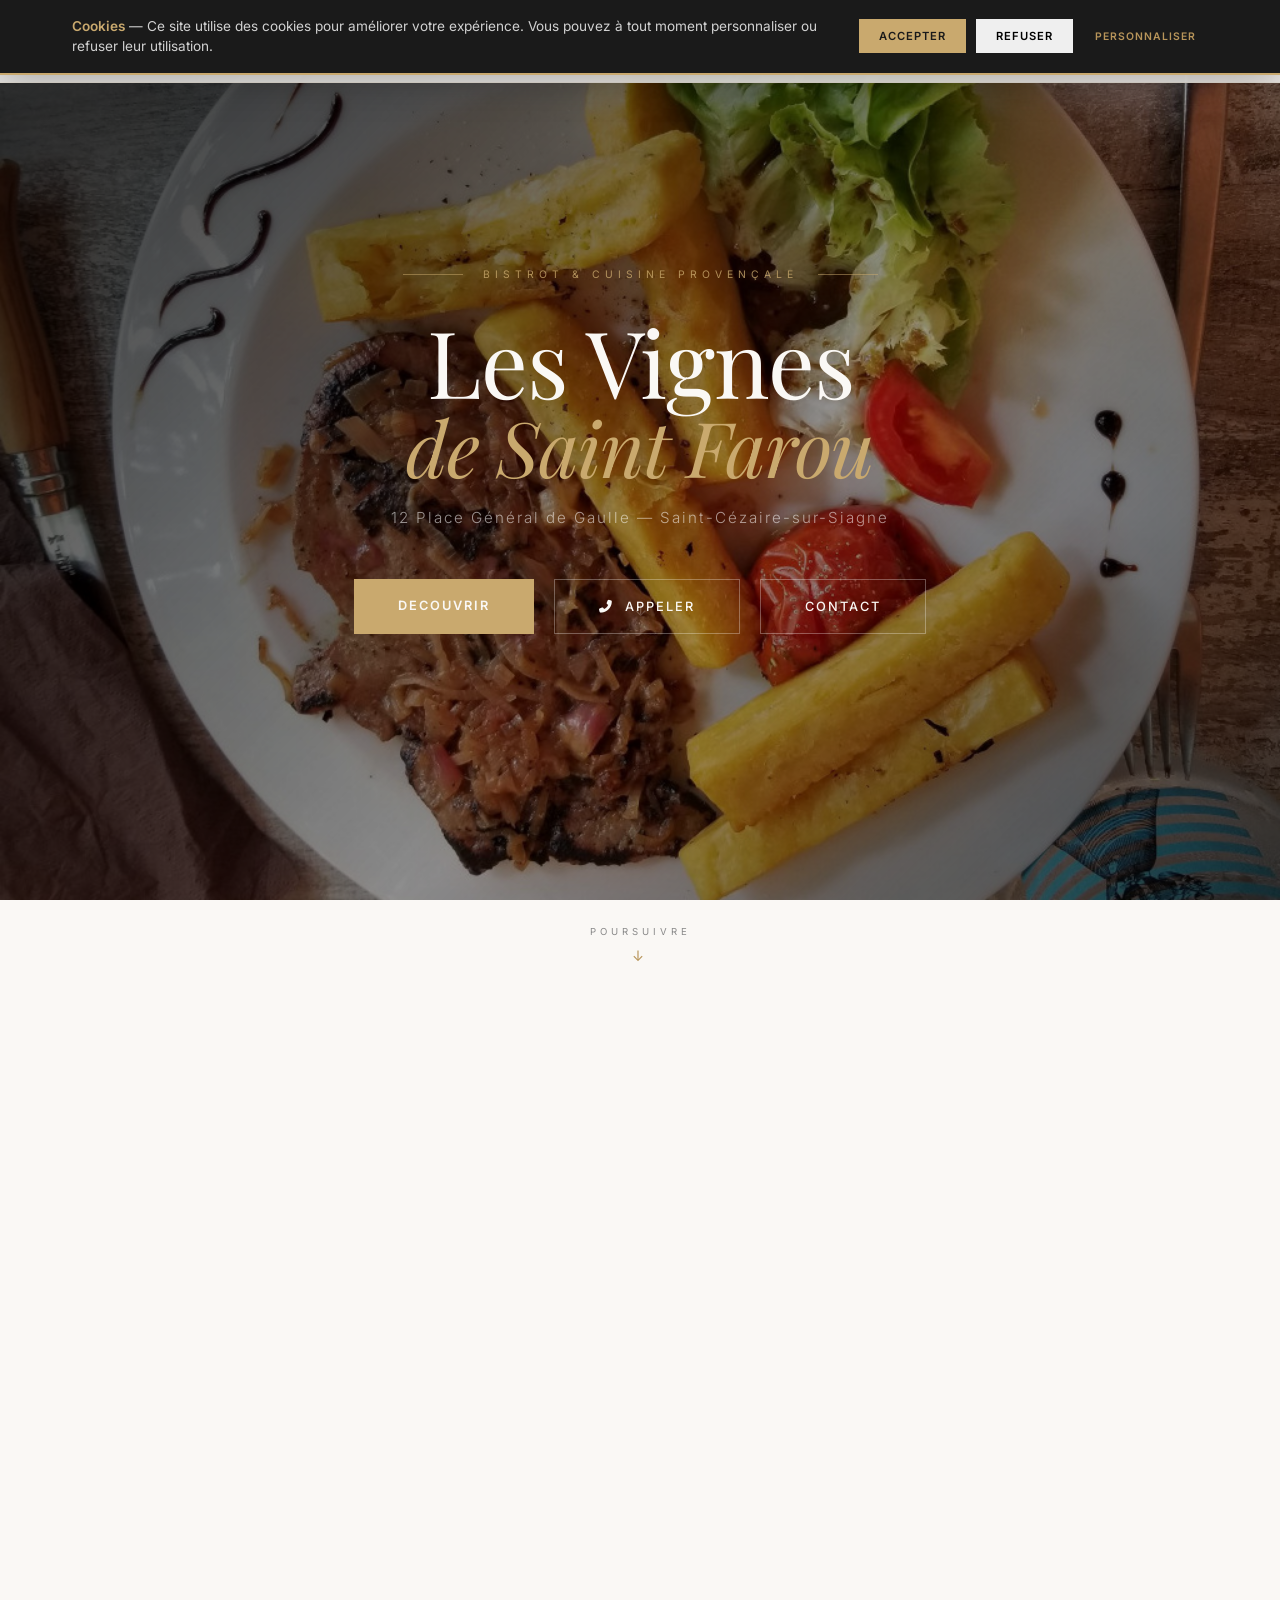
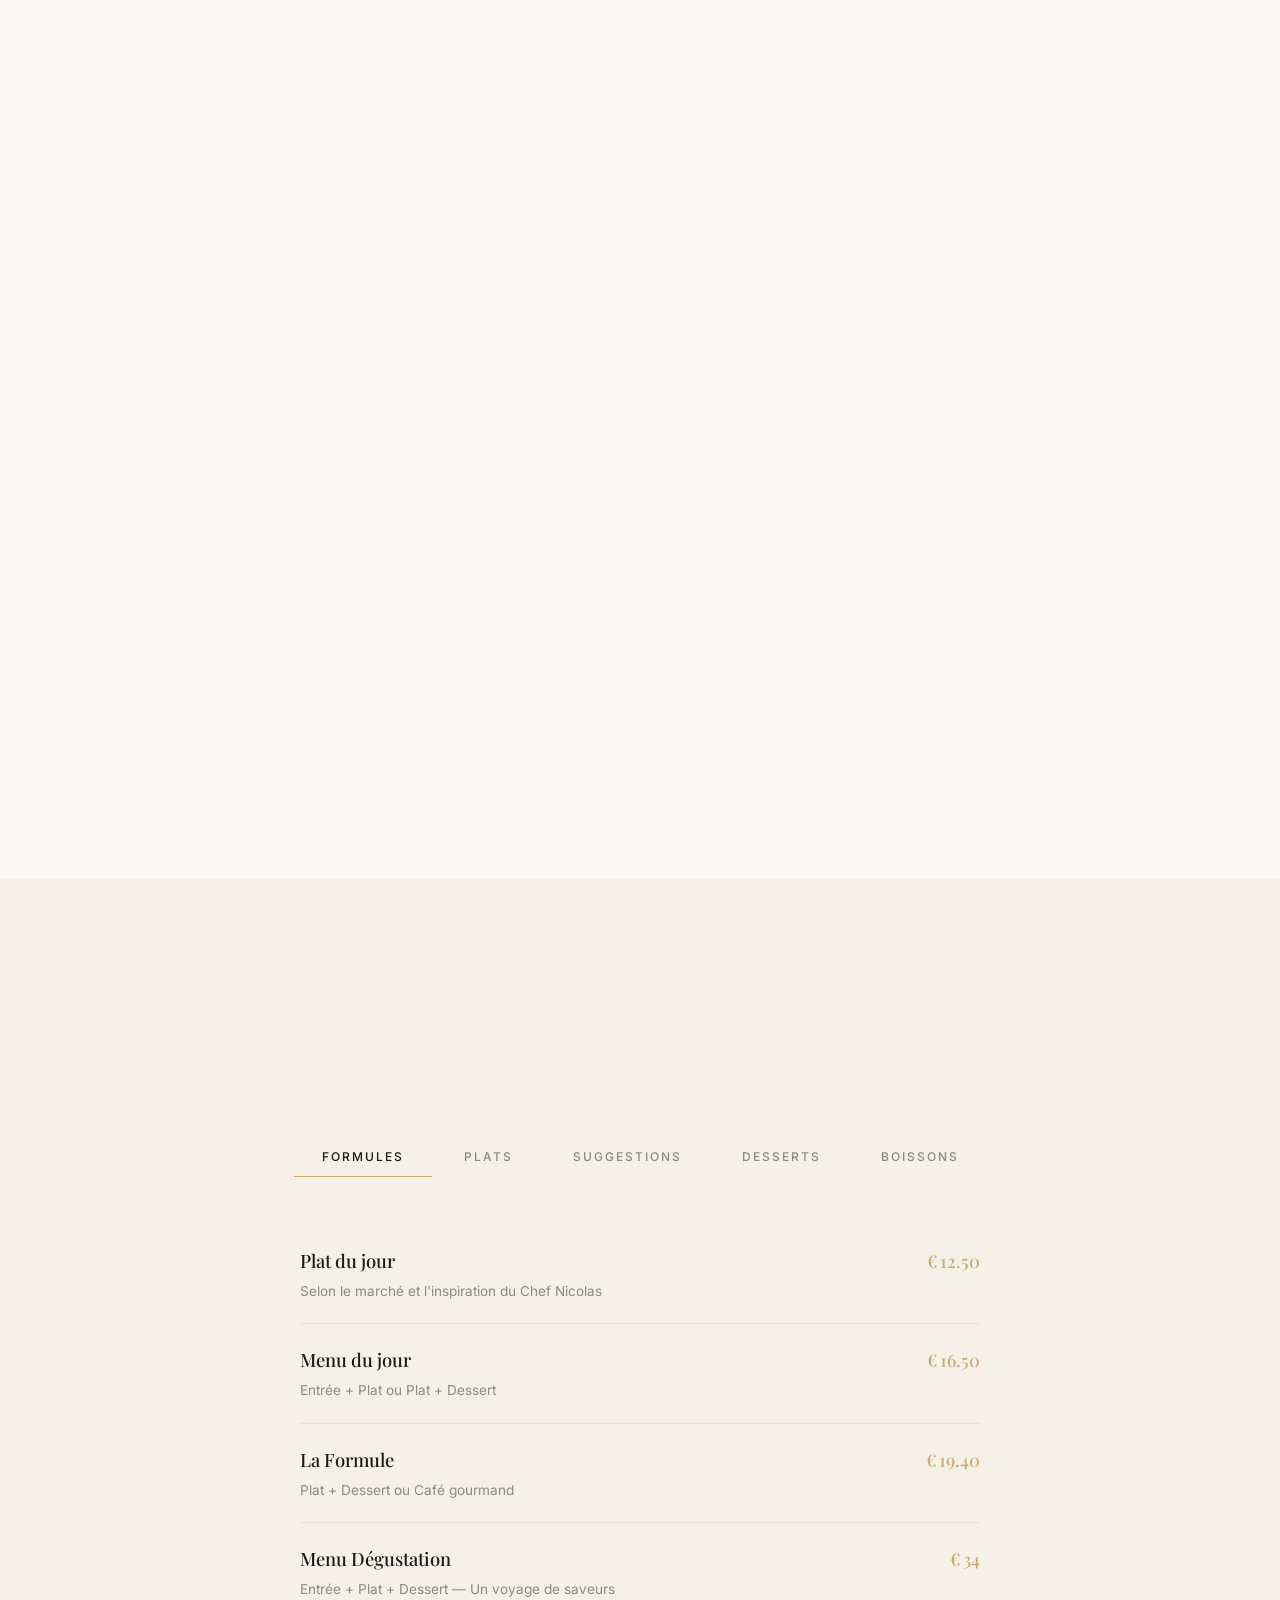
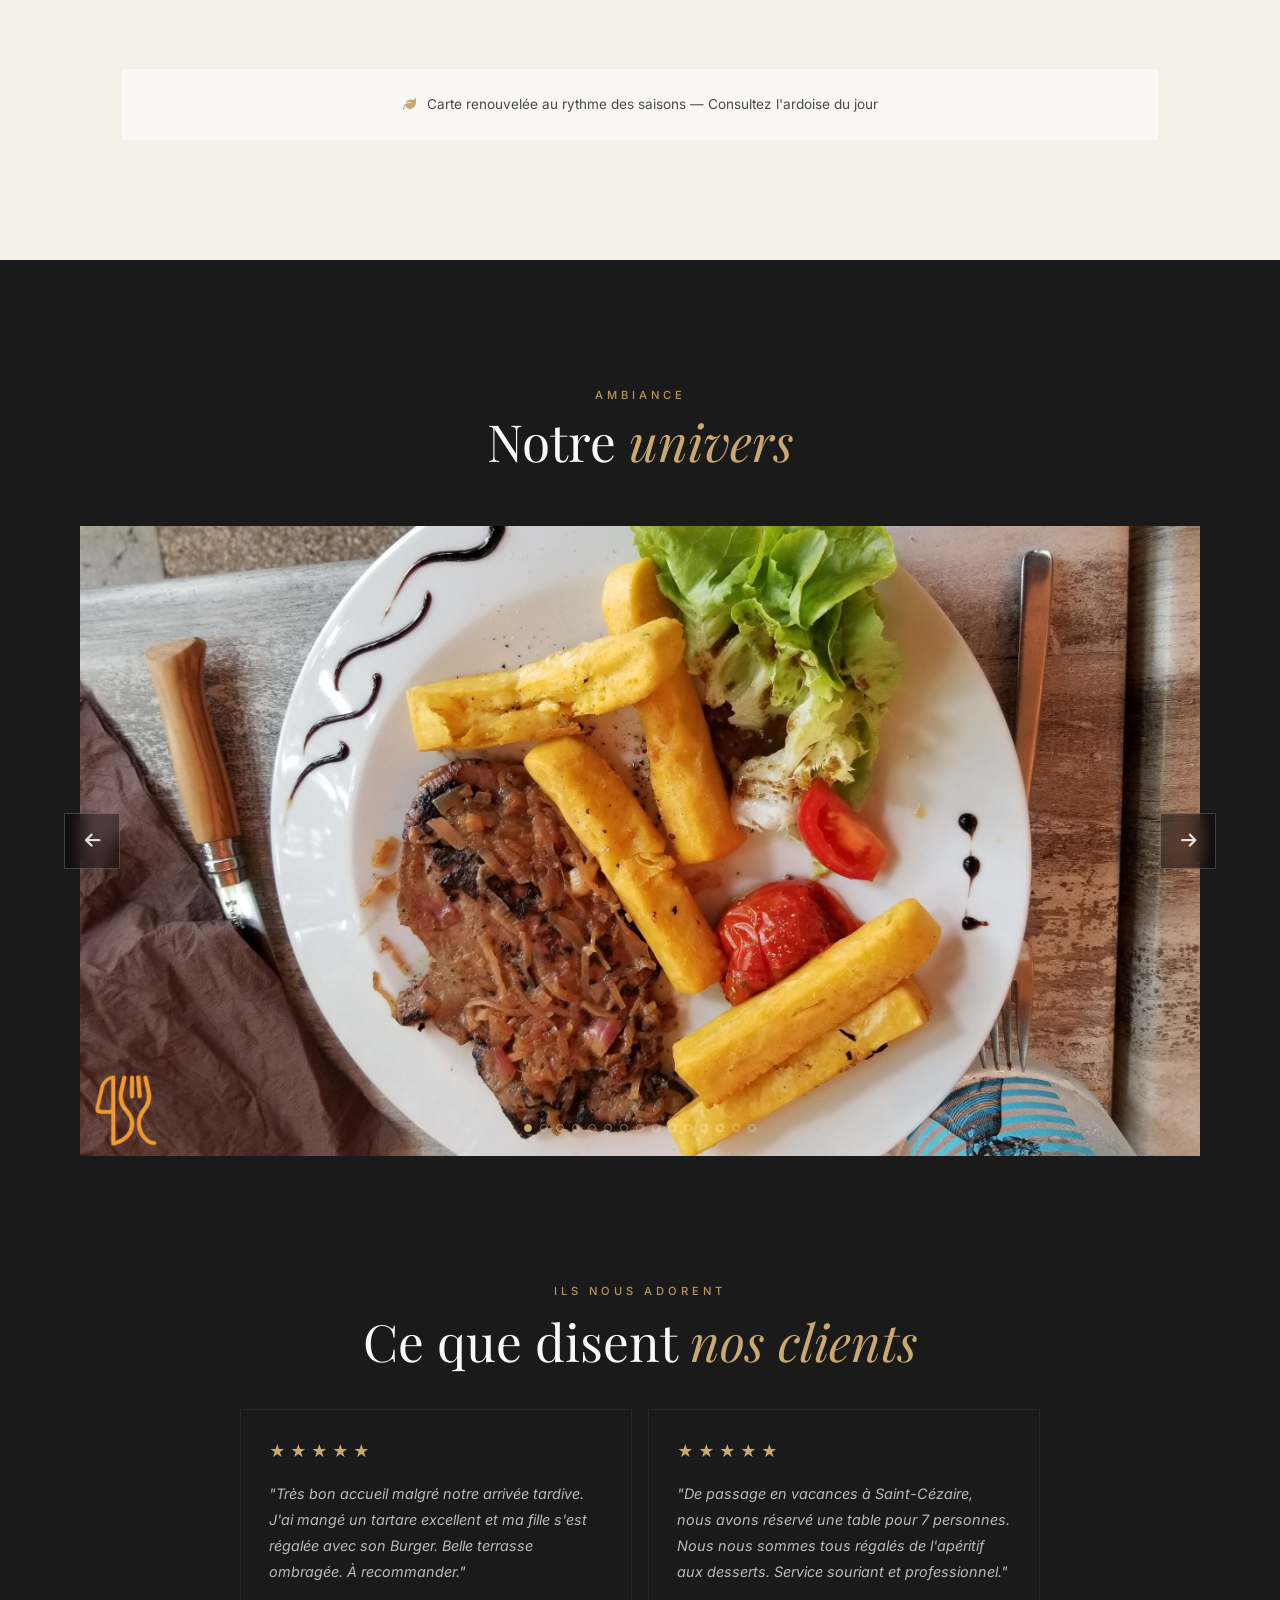
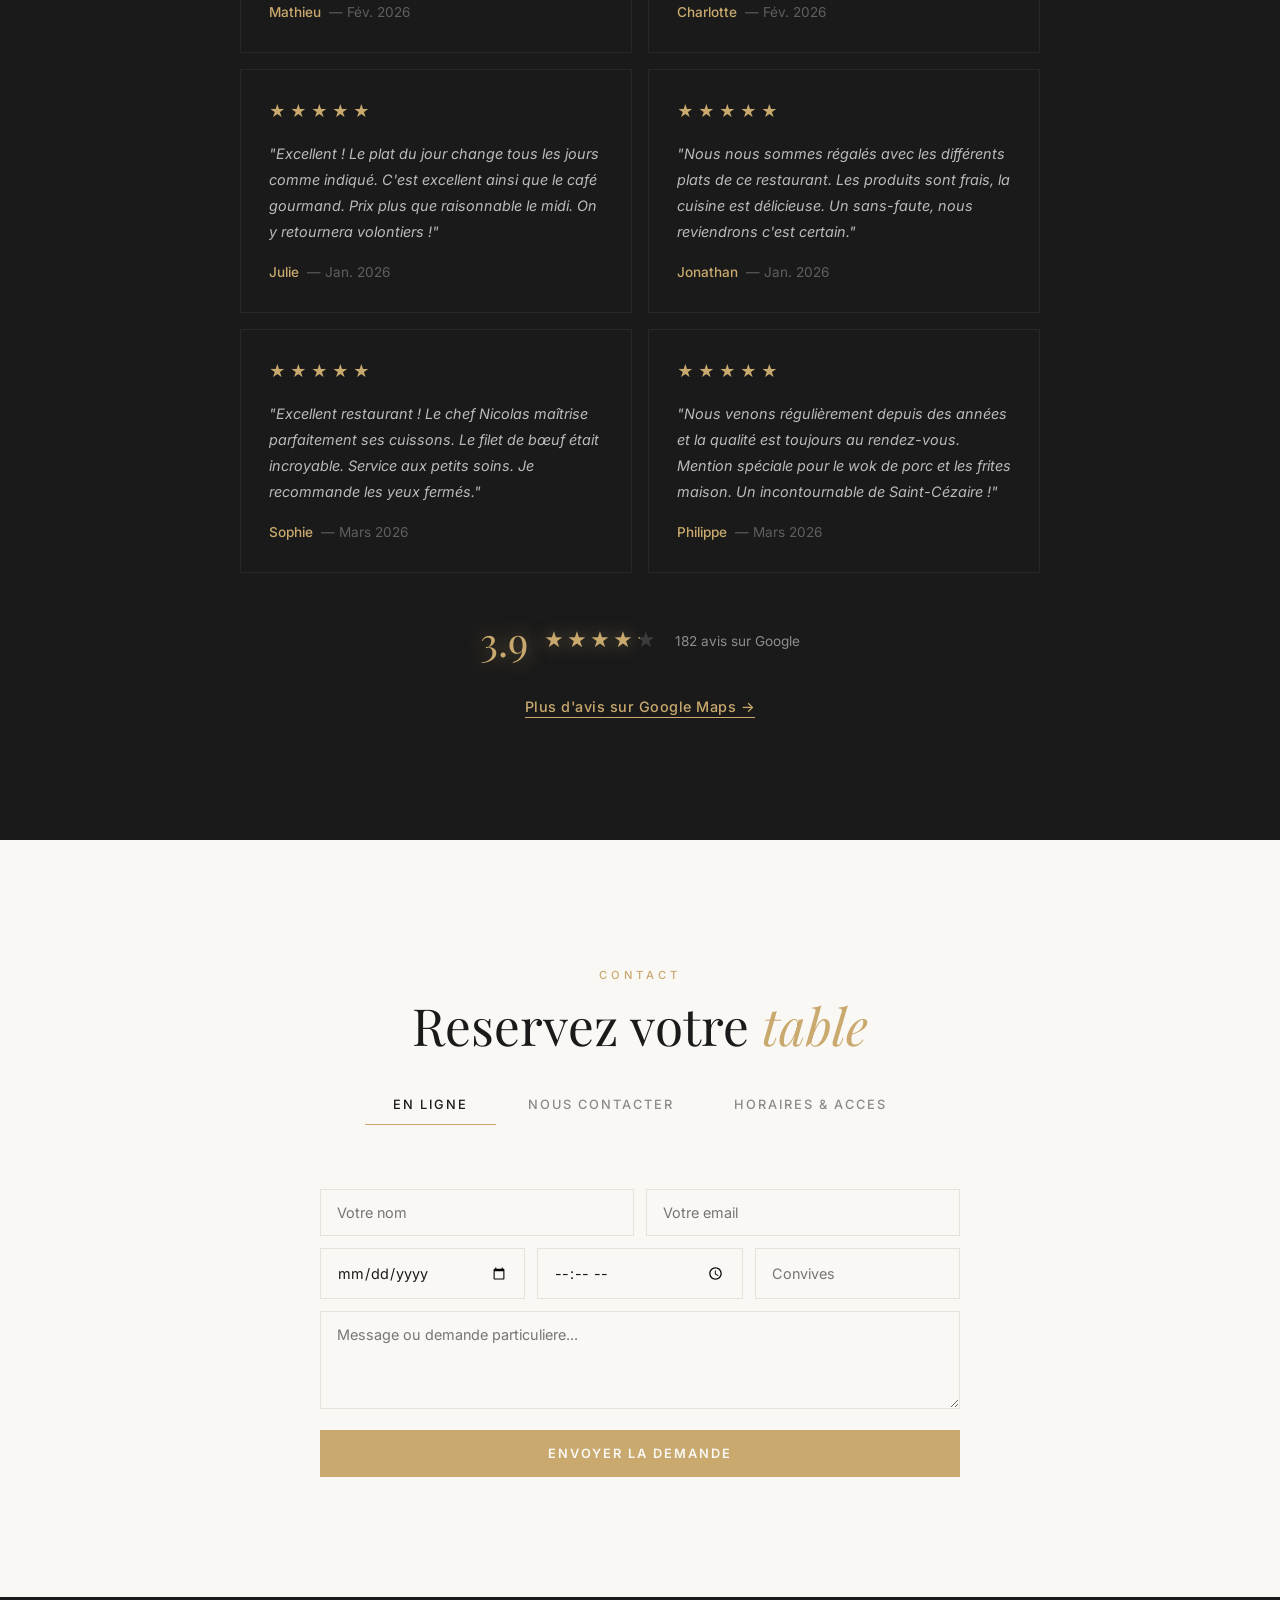
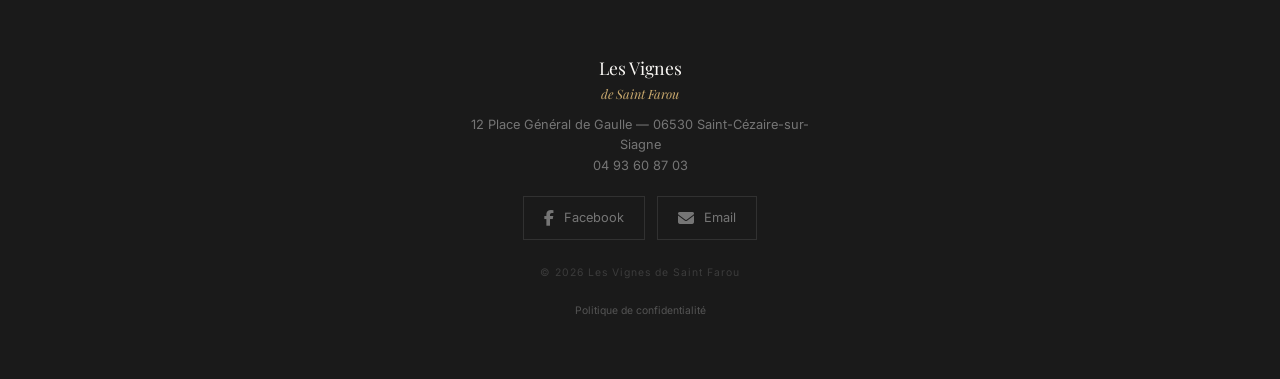
==== commit 16e14308: "Initial commit: Les Vignes de Saint Farou site" ====
--- a/index.html
+++ b/index.html
@@ -6,6 +6,9 @@
   <title>Les Vignes de Saint Farou — Restaurant Bistronomique à Saint-Cézaire-sur-Siagne</title>
   <meta name="description" content="Restaurant bistronomique à Saint-Cézaire-sur-Siagne. Cuisine provençale, produits frais du marché, terrasse ombragée. Menu du jour, plats faits maison, desserts gourmands.">
   <meta name="keywords" content="restaurant Saint-Cézaire, cuisine provençale, bistronomique, Nicolas, terrasse, marché, Alpes-Maritimes">
+  <meta name="robots" content="index, follow">
+  <link rel="canonical" href="https://mrplrgaming.github.io/les-vignes-de-saint-farou/">
+  <link rel="icon" type="image/jpeg" href="images/photo2.jpg">
 
   <!-- Open Graph -->
   <meta property="og:title" content="Les Vignes de Saint Farou — Restaurant Bistronomique">
@@ -64,6 +67,17 @@
     }
   }
   </script>
+
+  <!-- BreadcrumbList -->
+  <script type="application/ld+json">
+  {
+    "@context": "https://schema.org",
+    "@type": "BreadcrumbList",
+    "itemListElement": [
+      { "@type": "ListItem", "position": 1, "name": "Accueil", "item": "https://mrplrgaming.github.io/les-vignes-de-saint-farou/" }
+    ]
+  }
+  </script>
 </head>
 <body>
 
@@ -112,10 +126,10 @@
       <div class="about-grid stagger">
         <div class="about-visual reveal-left">
           <div class="collage">
-            <div class="collage-item collage-a"><img src="images/photo25.jpg" alt="" class="parallax-img"></div>
-            <div class="collage-item collage-b"><img src="images/photo26.jpg" alt="" class="parallax-img"></div>
-            <div class="collage-item collage-c"><img src="images/photo27.jpg" alt="" class="parallax-img"></div>
-            <div class="collage-item collage-d"><img src="images/photo28.jpg" alt="" class="parallax-img"></div>
+            <div class="collage-item collage-a"><img loading="lazy" src="images/photo25.jpg" alt="" class="parallax-img"></div>
+            <div class="collage-item collage-b"><img loading="lazy" src="images/photo26.jpg" alt="" class="parallax-img"></div>
+            <div class="collage-item collage-c"><img loading="lazy" src="images/photo27.jpg" alt="" class="parallax-img"></div>
+            <div class="collage-item collage-d"><img loading="lazy" src="images/photo28.jpg" alt="" class="parallax-img"></div>
           </div>
           <div class="about-stamp">
             <i class="fas fa-seedling"></i>
@@ -139,7 +153,7 @@
       </div>
       <div class="chef-section stagger">
         <div class="chef-image reveal-left">
-            <img src="images/photo22.jpg" alt="Plat signé Chef Nicolas" class="parallax-img">
+            <img loading="lazy" src="images/photo22.jpg" alt="Plat signé Chef Nicolas" class="parallax-img">
         </div>
         <div class="chef-text reveal-right">
           <span class="label">La Passion du Chef</span>
@@ -356,21 +370,21 @@
     </div>
     <div class="gallery-wrap">
       <div class="gallery-track" id="galleryTrack">
-        <div class="gallery-slide"><img src="images/photo10.jpg" alt=""></div>
-        <div class="gallery-slide"><img src="images/photo11.jpg" alt=""></div>
-        <div class="gallery-slide"><img src="images/photo12.jpg" alt=""></div>
-        <div class="gallery-slide"><img src="images/photo13.jpg" alt=""></div>
-        <div class="gallery-slide"><img src="images/photo14.jpg" alt=""></div>
-        <div class="gallery-slide"><img src="images/photo16.jpg" alt=""></div>
-        <div class="gallery-slide"><img src="images/photo18.jpg" alt=""></div>
-        <div class="gallery-slide"><img src="images/photo19.jpg" alt=""></div>
-        <div class="gallery-slide"><img src="images/photo22.jpg" alt=""></div>
-        <div class="gallery-slide"><img src="images/photo2.jpg" alt=""></div>
-        <div class="gallery-slide"><img src="images/photo5.jpg" alt=""></div>
-        <div class="gallery-slide"><img src="images/photo6.jpg" alt=""></div>
-        <div class="gallery-slide"><img src="images/photo7.jpg" alt=""></div>
-        <div class="gallery-slide"><img src="images/photo29.jpg" alt=""></div>
-        <div class="gallery-slide"><img src="images/photo30.jpg" alt=""></div>
+        <div class="gallery-slide"><img loading="lazy" src="images/photo10.jpg" alt=""></div>
+        <div class="gallery-slide"><img loading="lazy" src="images/photo11.jpg" alt=""></div>
+        <div class="gallery-slide"><img loading="lazy" src="images/photo12.jpg" alt=""></div>
+        <div class="gallery-slide"><img loading="lazy" src="images/photo13.jpg" alt=""></div>
+        <div class="gallery-slide"><img loading="lazy" src="images/photo14.jpg" alt=""></div>
+        <div class="gallery-slide"><img loading="lazy" src="images/photo16.jpg" alt=""></div>
+        <div class="gallery-slide"><img loading="lazy" src="images/photo18.jpg" alt=""></div>
+        <div class="gallery-slide"><img loading="lazy" src="images/photo19.jpg" alt=""></div>
+        <div class="gallery-slide"><img loading="lazy" src="images/photo22.jpg" alt=""></div>
+        <div class="gallery-slide"><img loading="lazy" src="images/photo2.jpg" alt=""></div>
+        <div class="gallery-slide"><img loading="lazy" src="images/photo5.jpg" alt=""></div>
+        <div class="gallery-slide"><img loading="lazy" src="images/photo6.jpg" alt=""></div>
+        <div class="gallery-slide"><img loading="lazy" src="images/photo7.jpg" alt=""></div>
+        <div class="gallery-slide"><img loading="lazy" src="images/photo29.jpg" alt=""></div>
+        <div class="gallery-slide"><img loading="lazy" src="images/photo30.jpg" alt=""></div>
       </div>
       <button class="gallery-btn prev" id="galleryPrev"><i class="fas fa-arrow-left"></i></button>
       <button class="gallery-btn next" id="galleryNext"><i class="fas fa-arrow-right"></i></button>
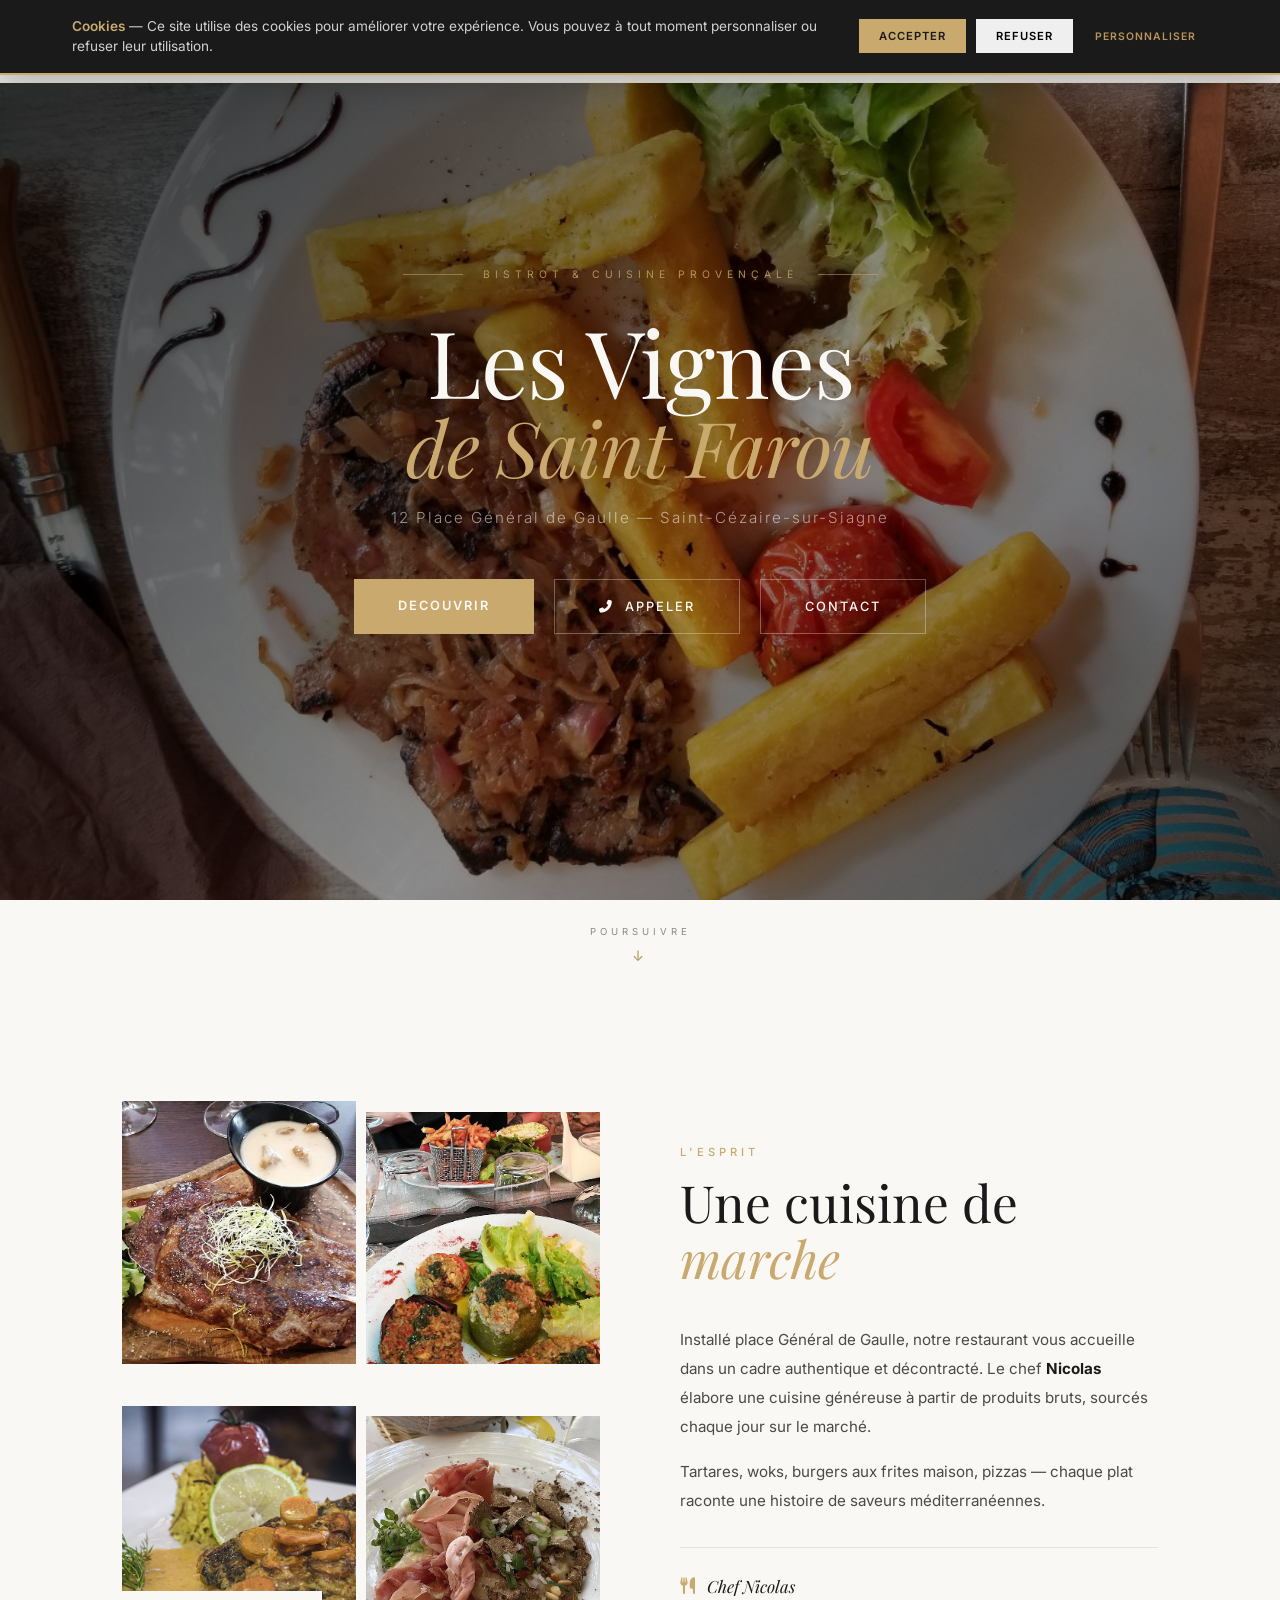
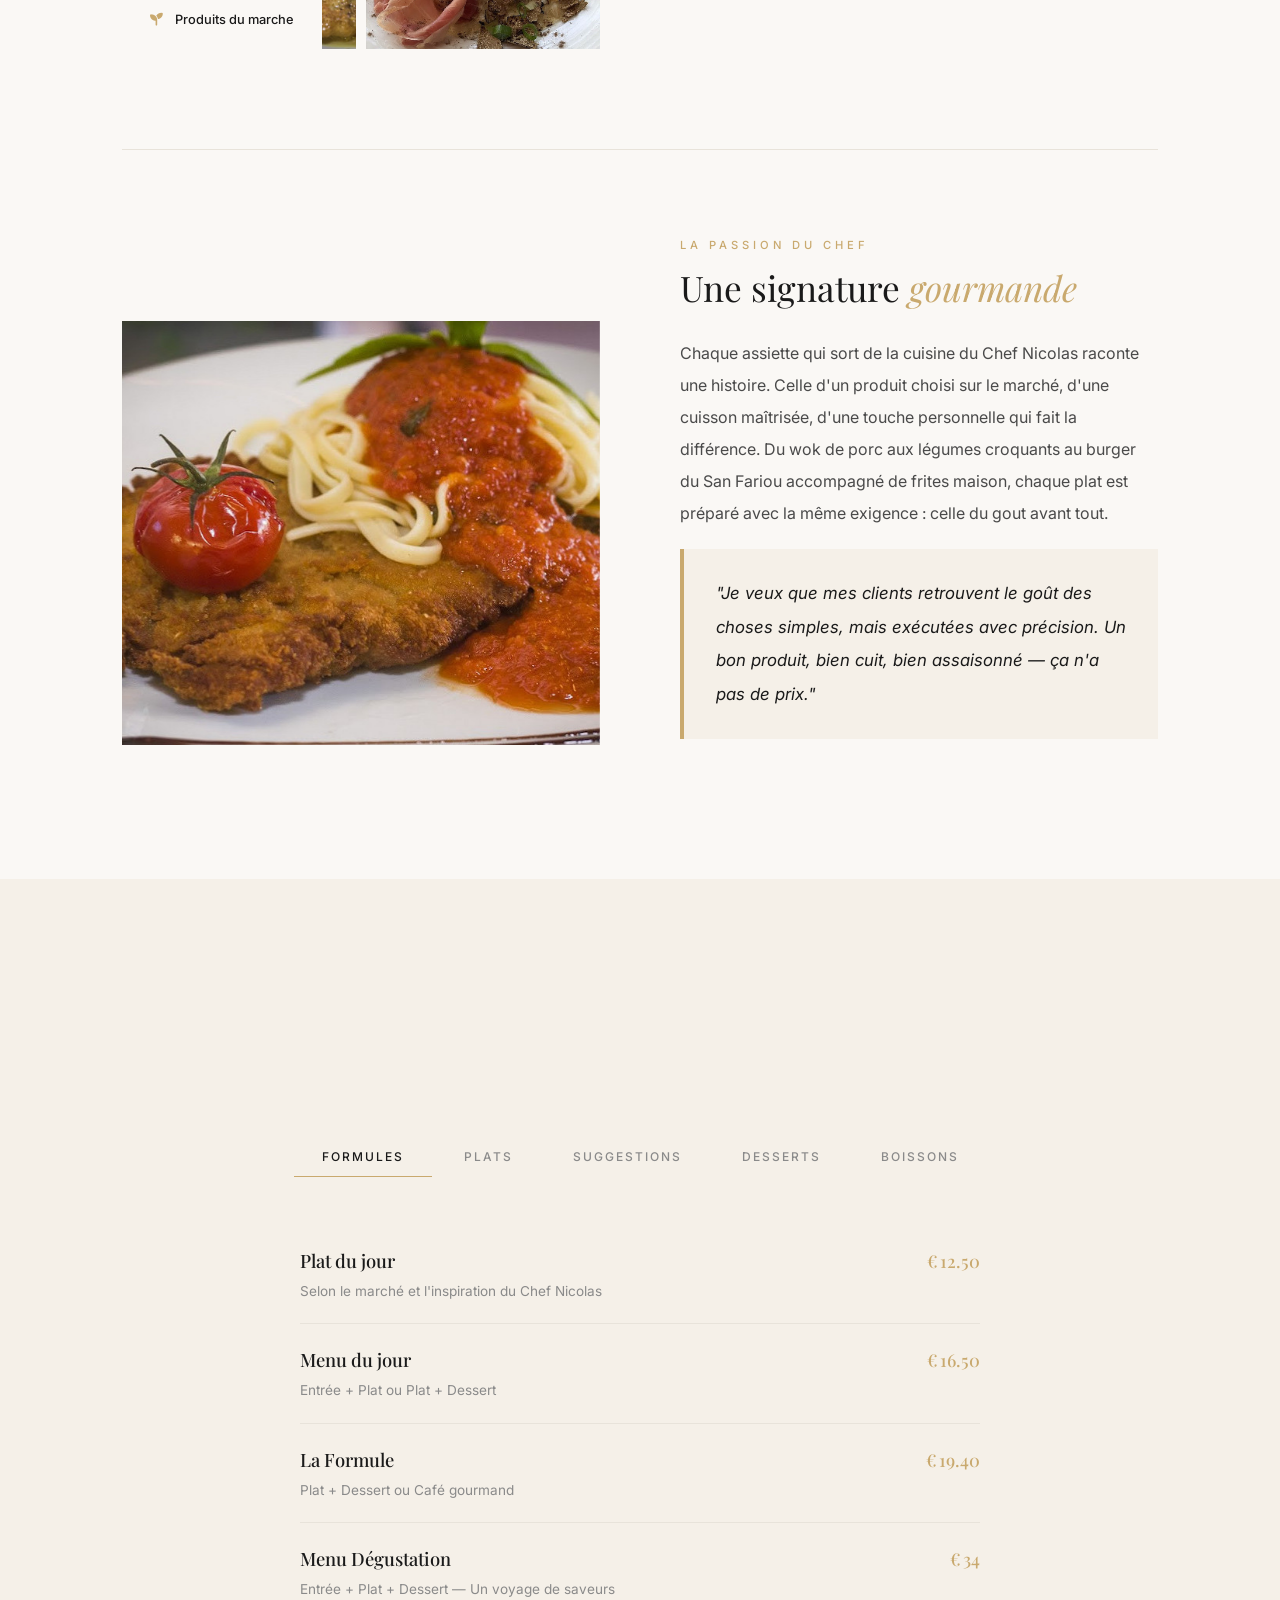
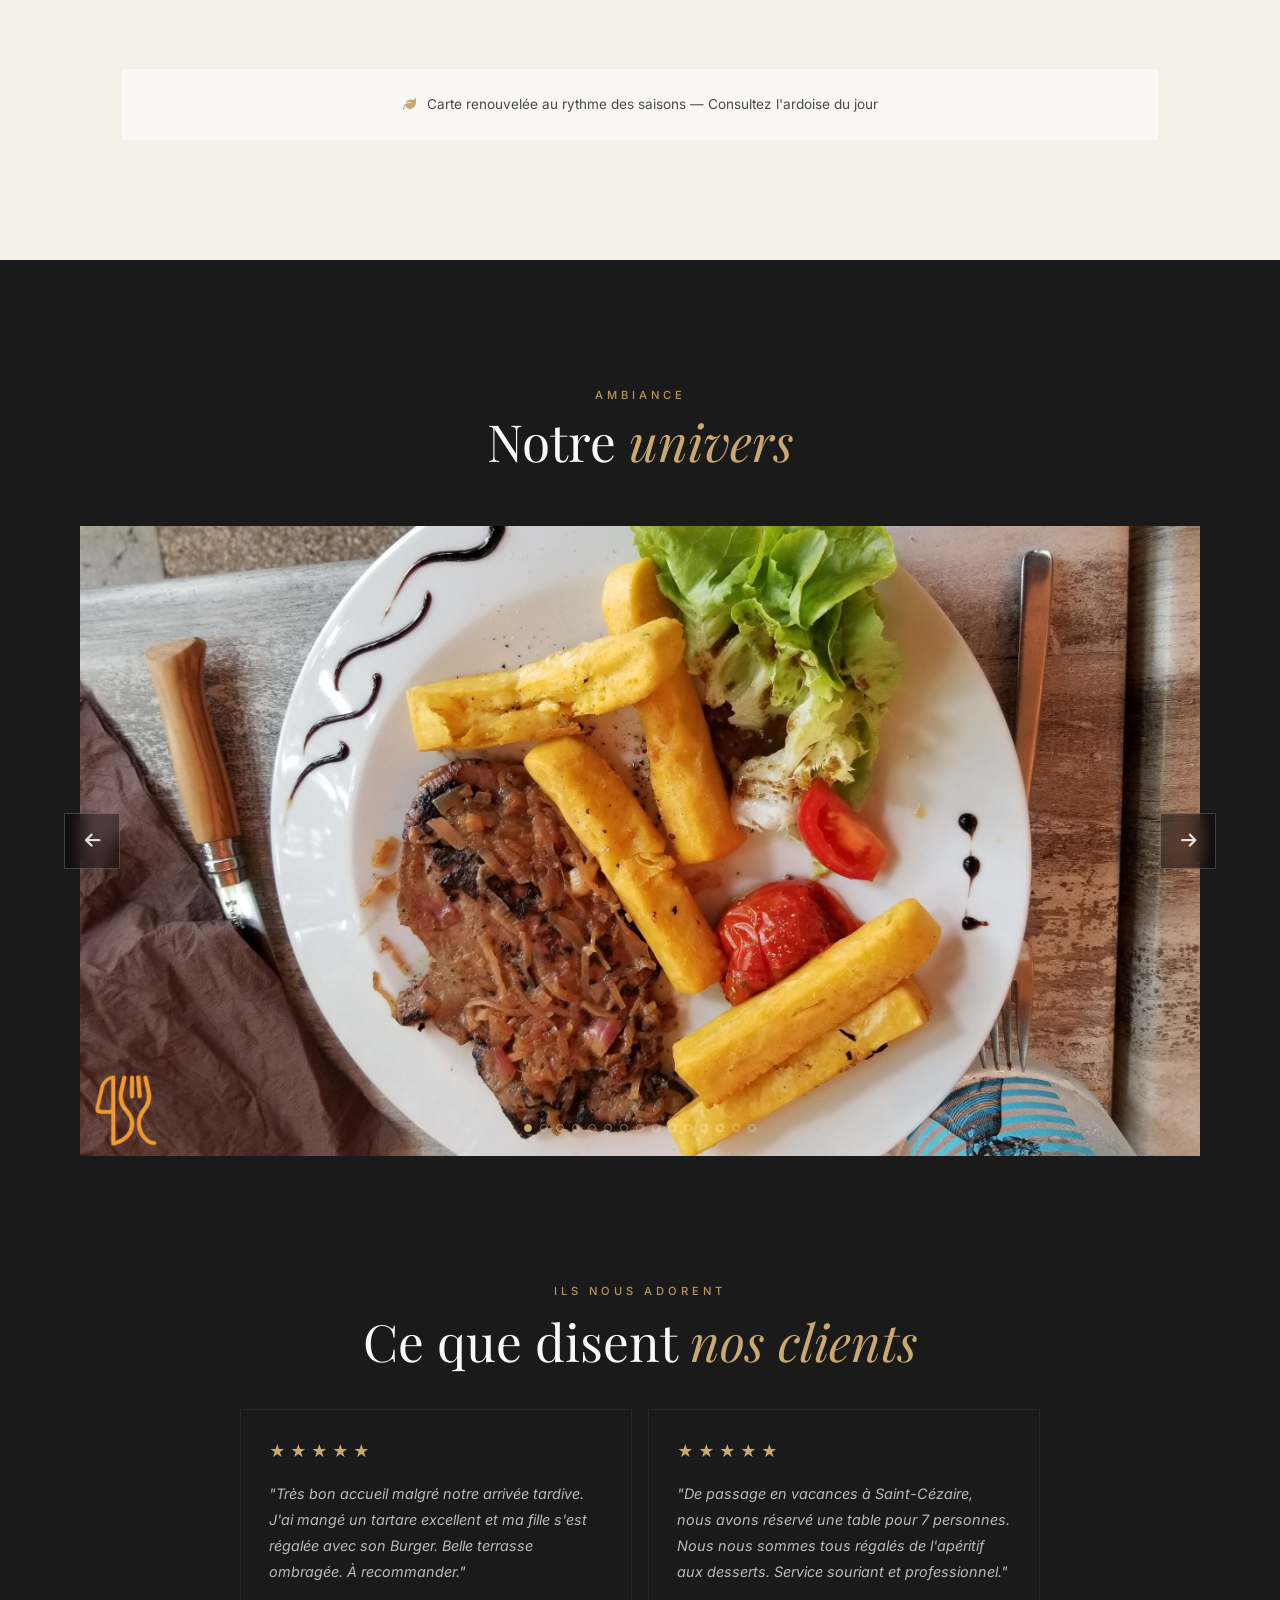
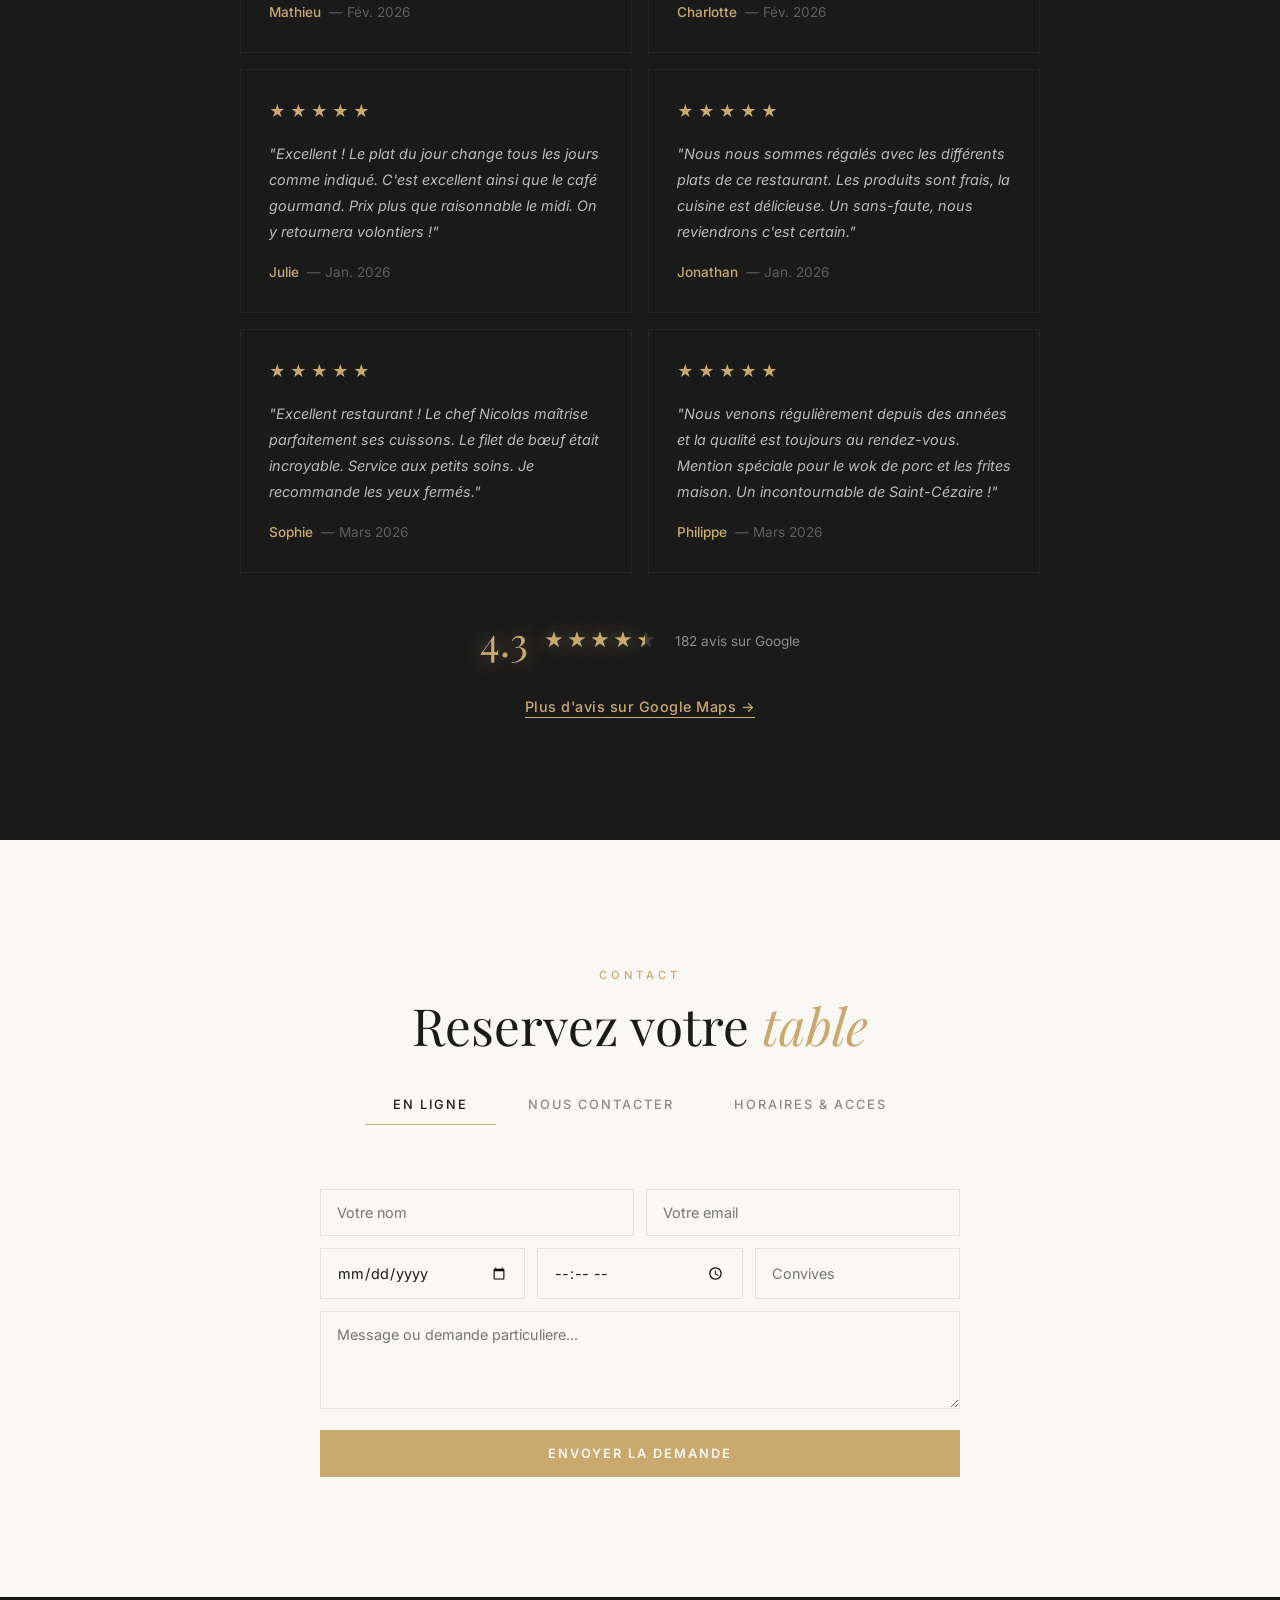
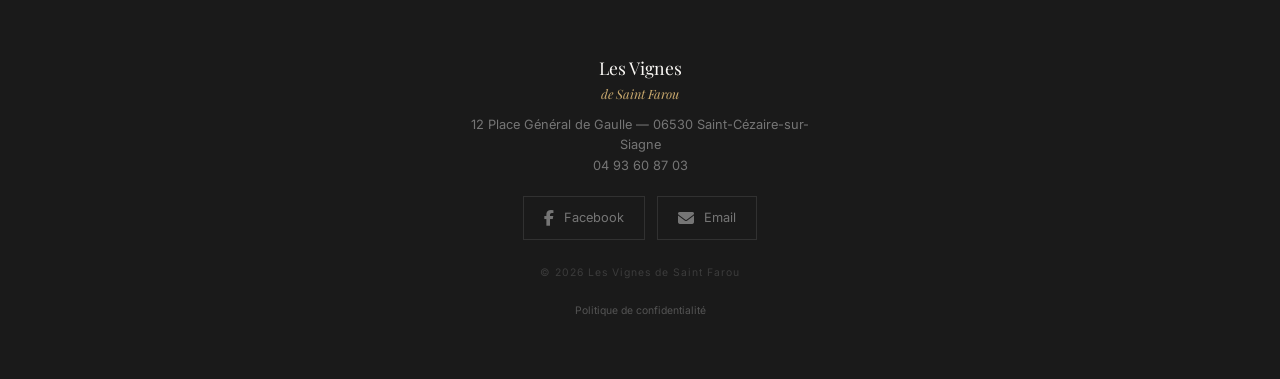
==== commit d515df91: "Add GoatCounter analytics" ====
--- a/index.html
+++ b/index.html
@@ -78,6 +78,7 @@
     ]
   }
   </script>
+<script data-goatcounter="https://mes-sites.goatcounter.com/count" async src="//gc.zgo.at/count.js"></script>
 </head>
 <body>
 
--- a/css/style.css
+++ b/css/style.css
@@ -361,7 +361,7 @@
 
 .hero-holder h1 {
   font-family: var(--font-serif);
-  font-size: 5.8rem;
+  font-size: clamp(2.4rem, 8vw, 5.8rem);
   font-weight: 400;
   line-height: 1;
   color: var(--ivory);
@@ -1651,4 +1651,9 @@
   .chef-text h3 { font-size: 1.5rem; }
   .chef-text p { font-size: 0.85rem; }
   .chef-text p:last-child { padding: 16px; font-size: 0.85rem; }
-}
+
+  .logo-img { height: 45px; }
+  .btn { font-size: 13px; padding: 12px 22px; }
+  .footer-grid h4 { font-size: 14px; }
+  .footer-grid p, .footer-grid a { font-size: 13px; }
+}
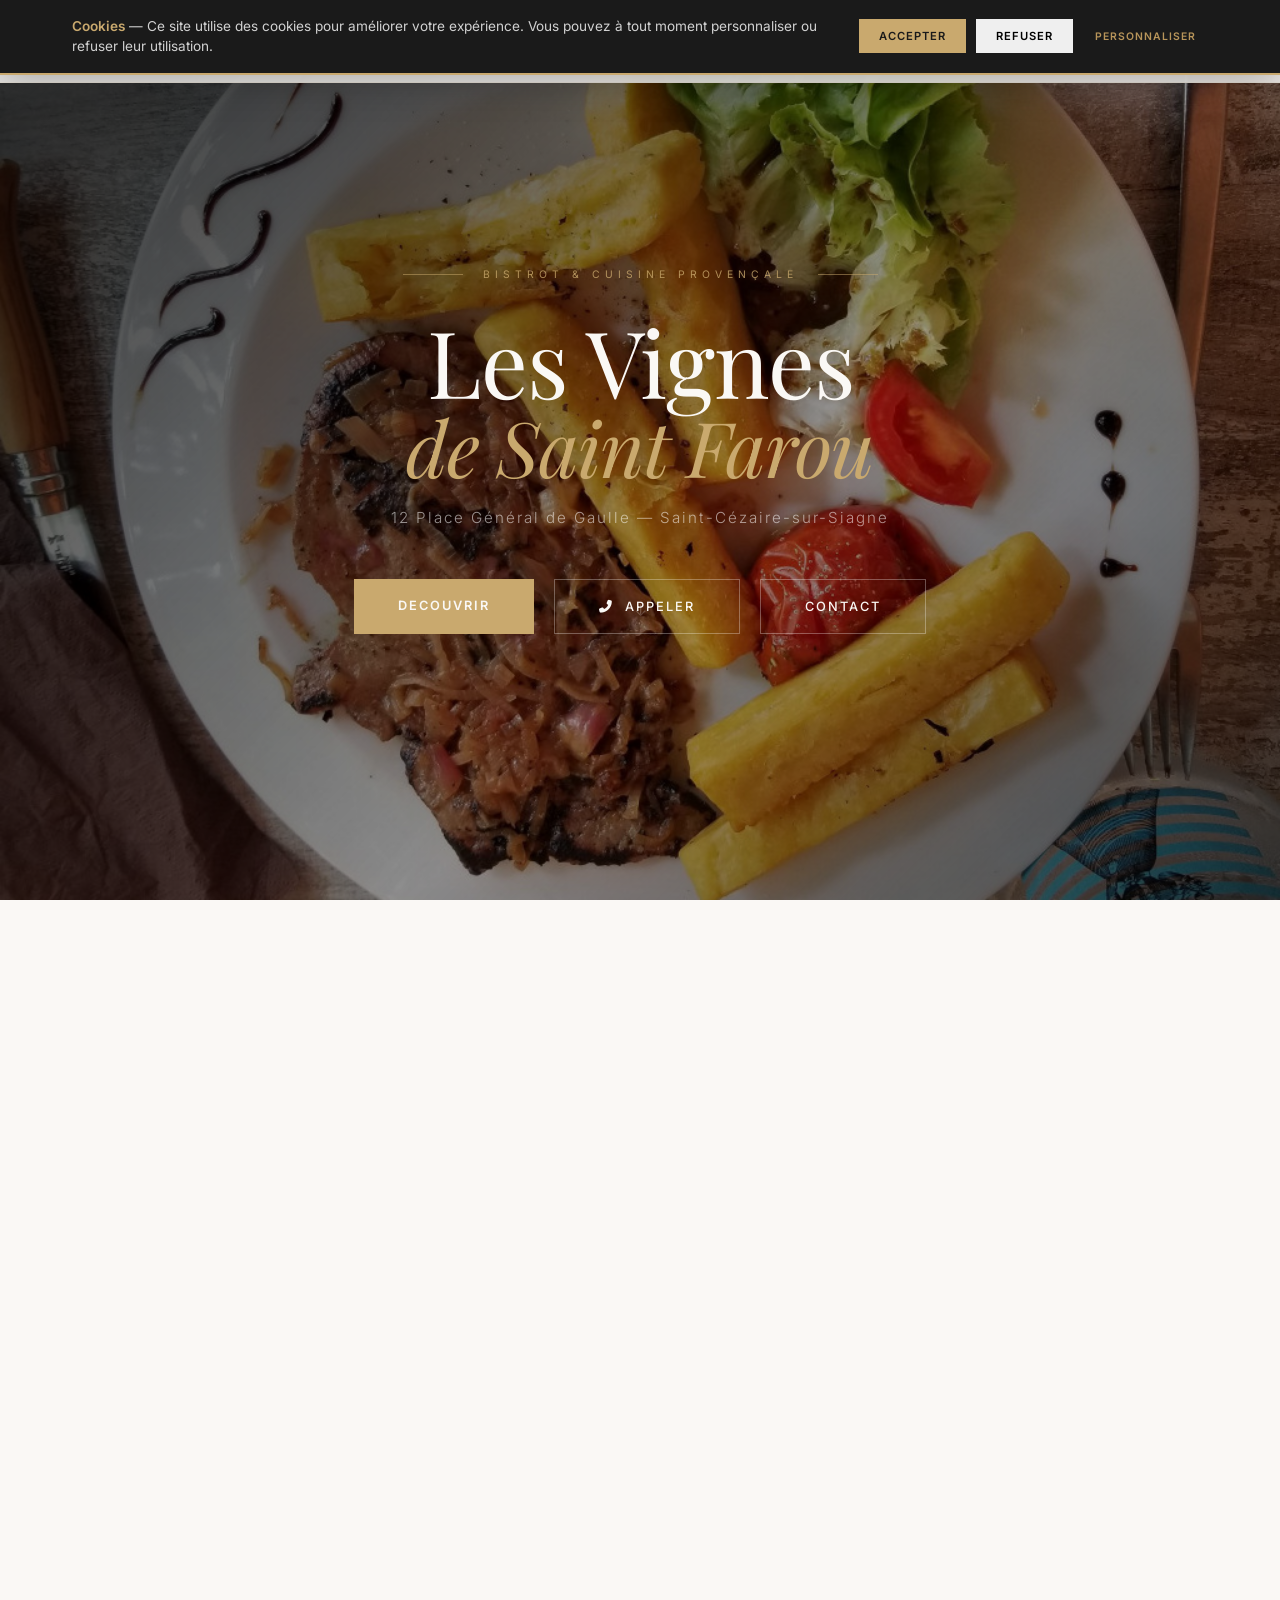
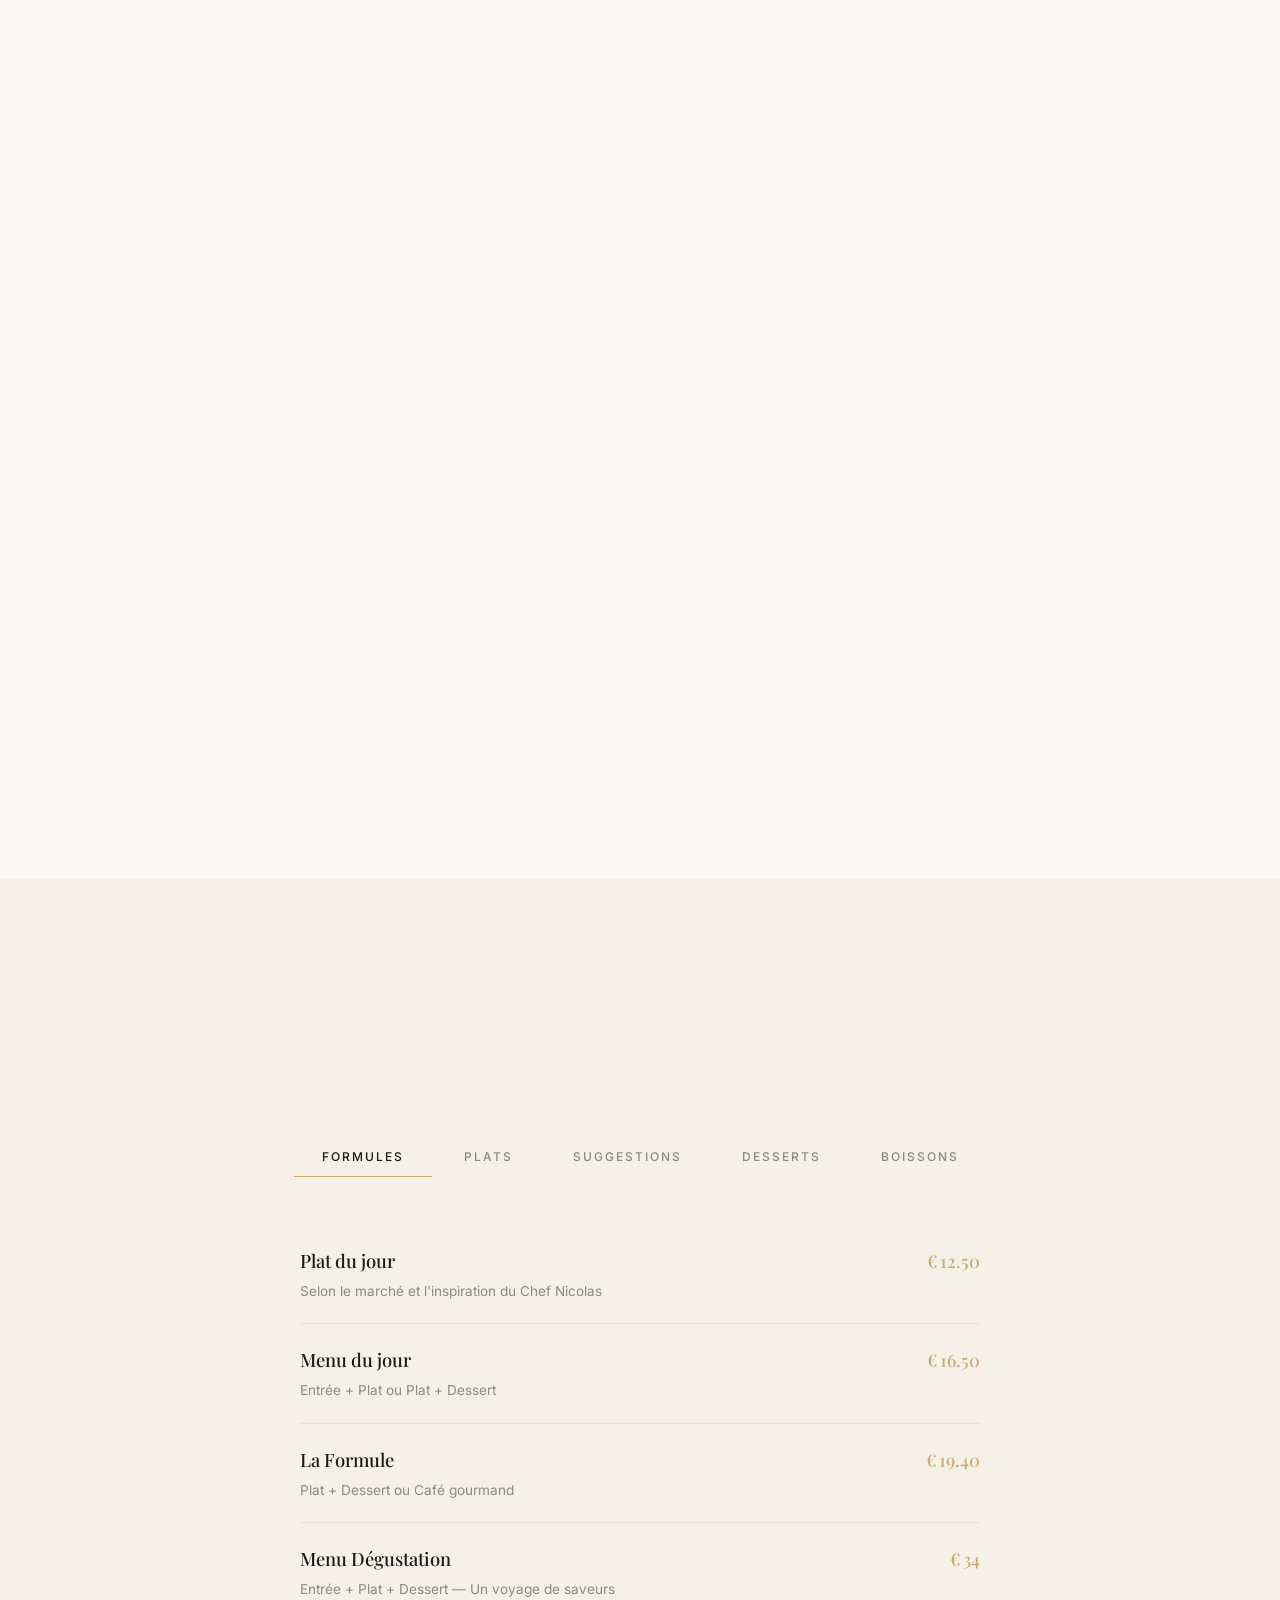
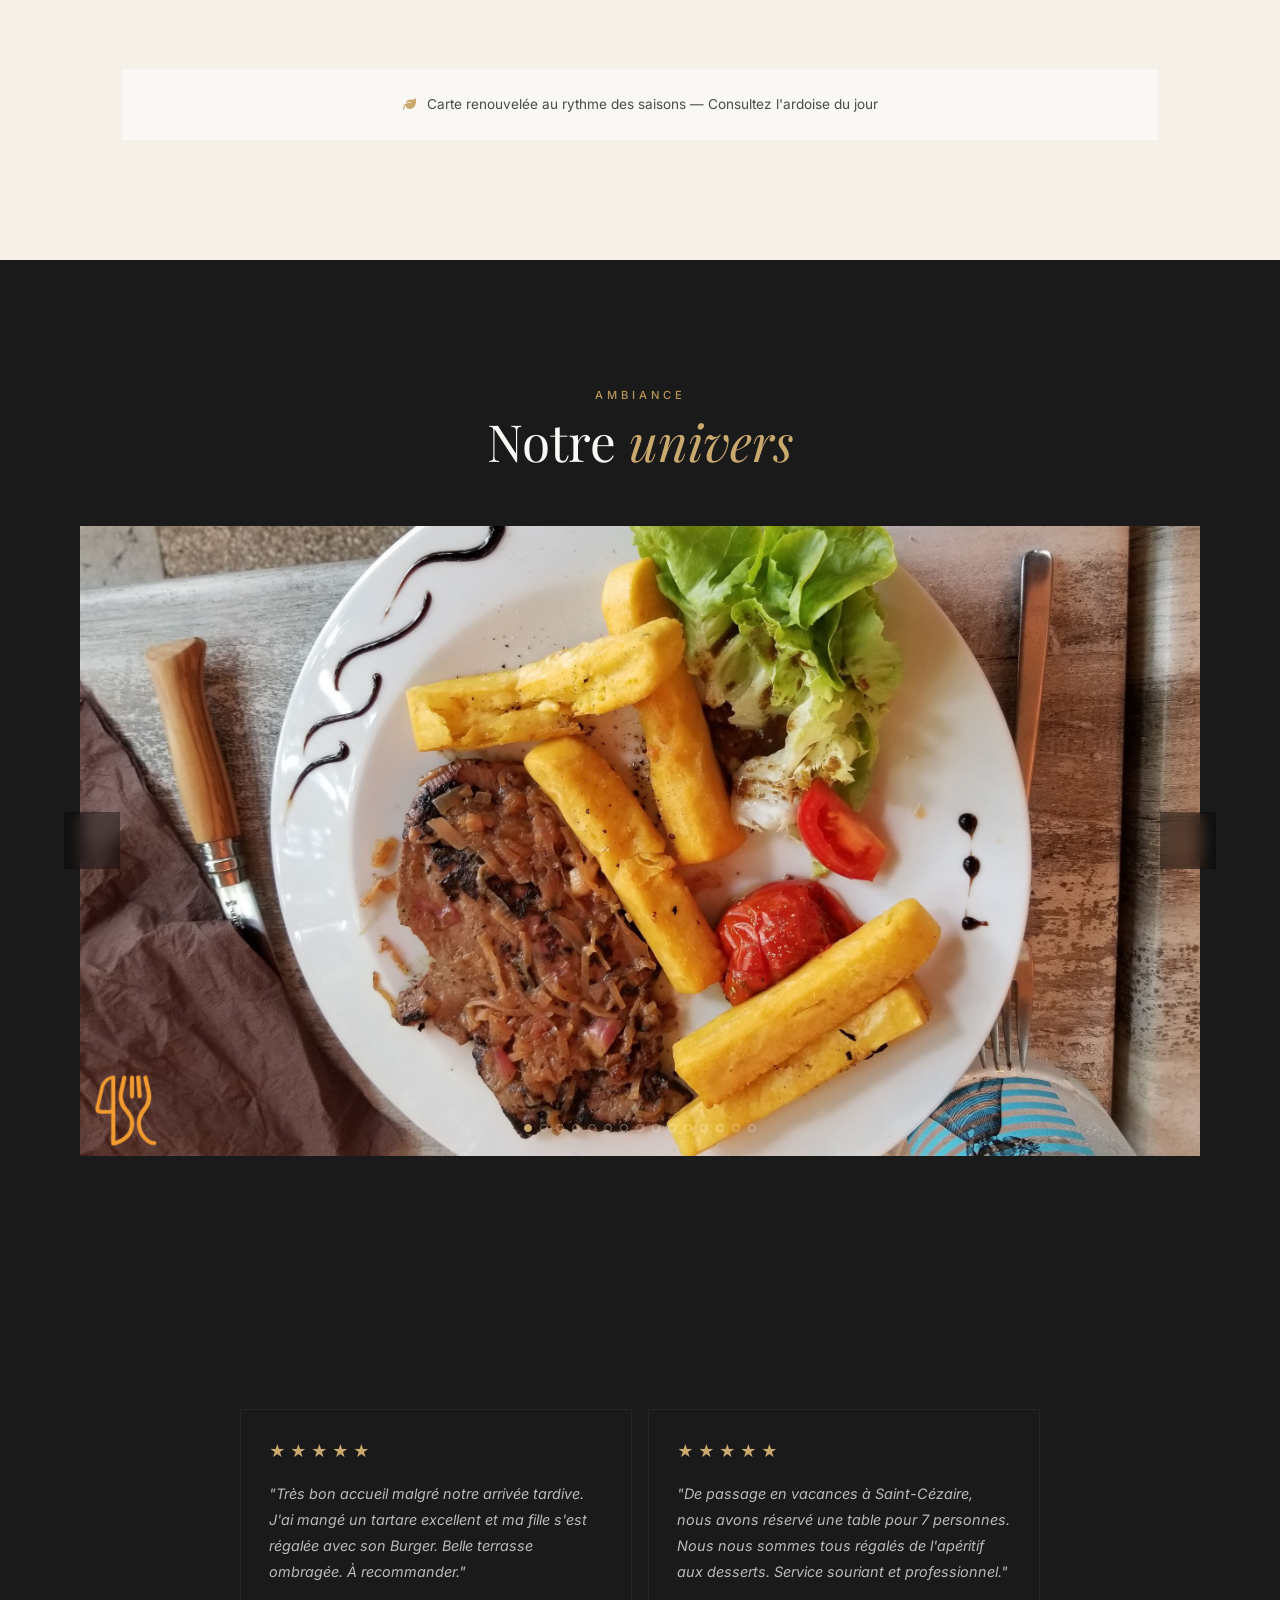
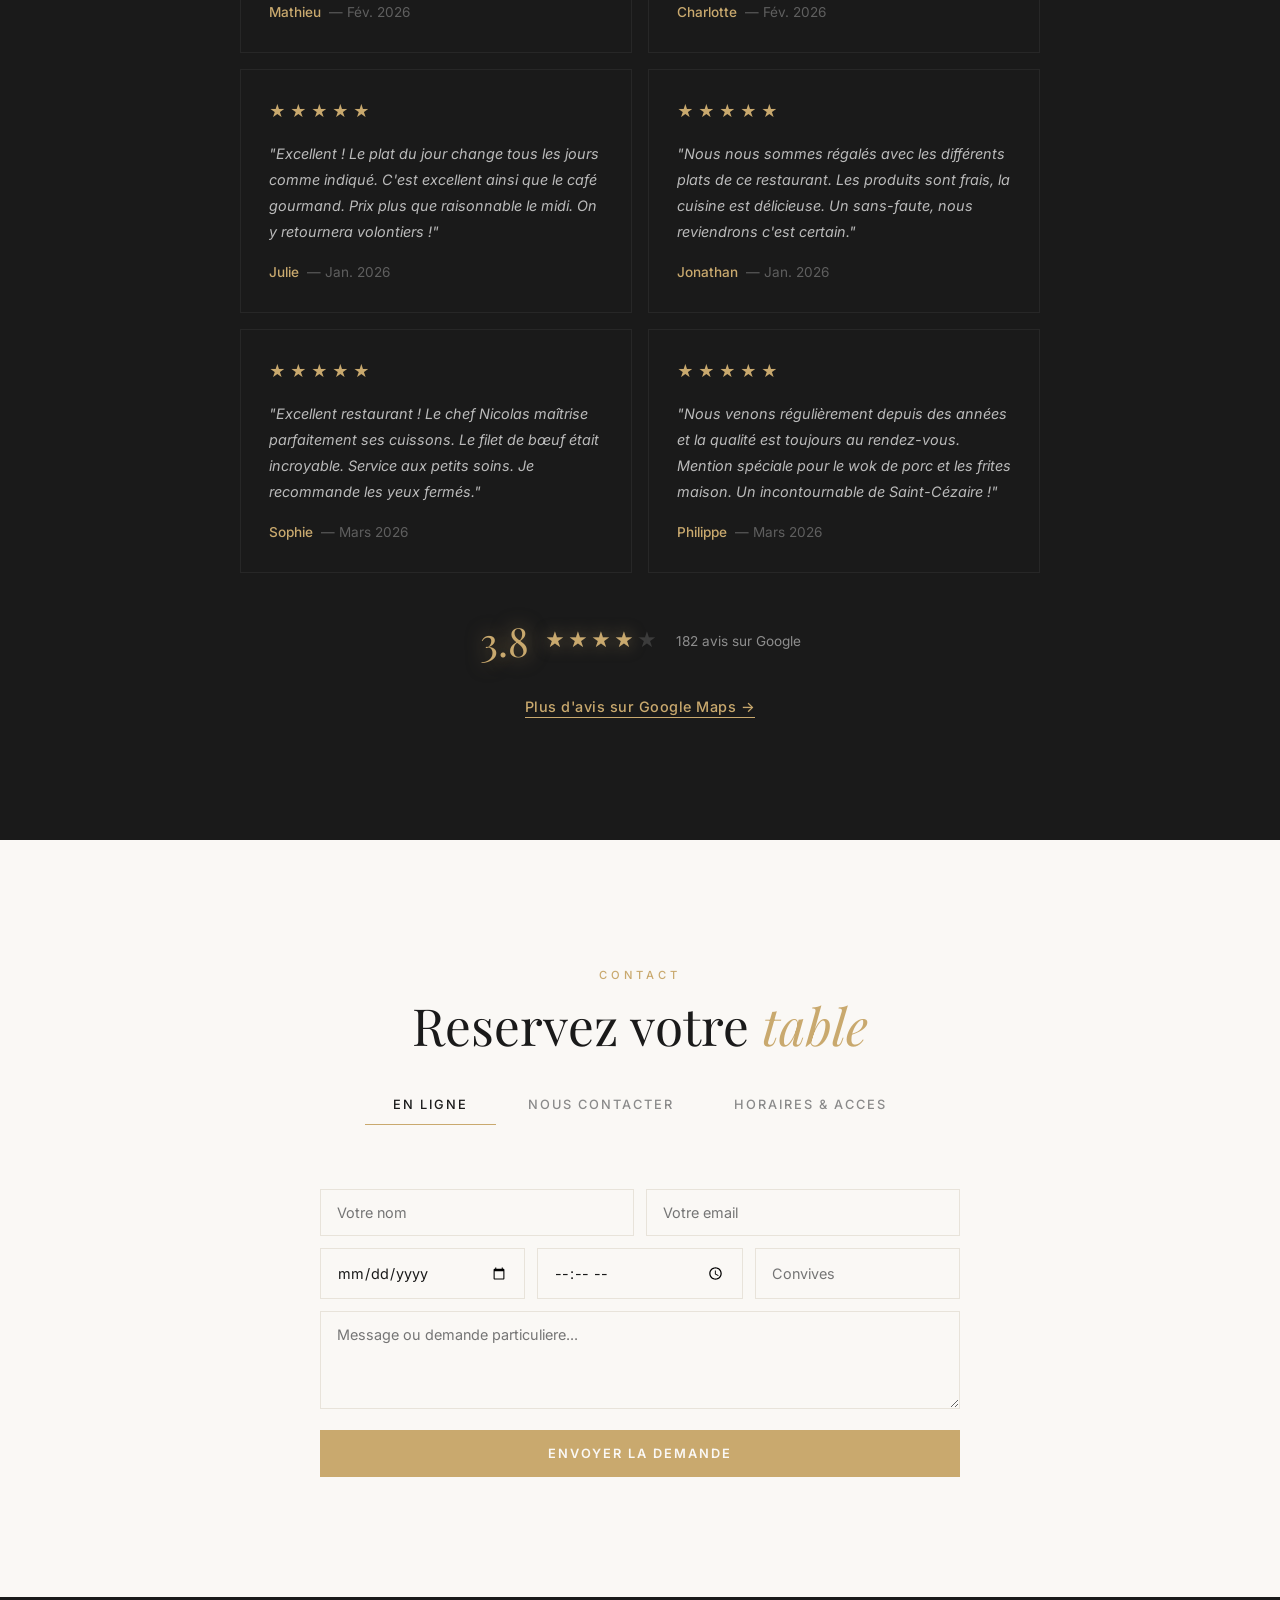
==== commit 106d2ea3: "Add Google Analytics tag" ====
--- a/index.html
+++ b/index.html
@@ -78,6 +78,14 @@
     ]
   }
   </script>
+  <!-- Google tag (gtag.js) -->
+  <script async src="https://www.googletagmanager.com/gtag/js?id=G-81CL2860PD"></script>
+  <script>
+    window.dataLayer = window.dataLayer || [];
+    function gtag(){dataLayer.push(arguments);}
+    gtag('js', new Date());
+    gtag('config', 'G-81CL2860PD');
+  </script>
 <script data-goatcounter="https://mes-sites.goatcounter.com/count" async src="//gc.zgo.at/count.js"></script>
 </head>
 <body>
